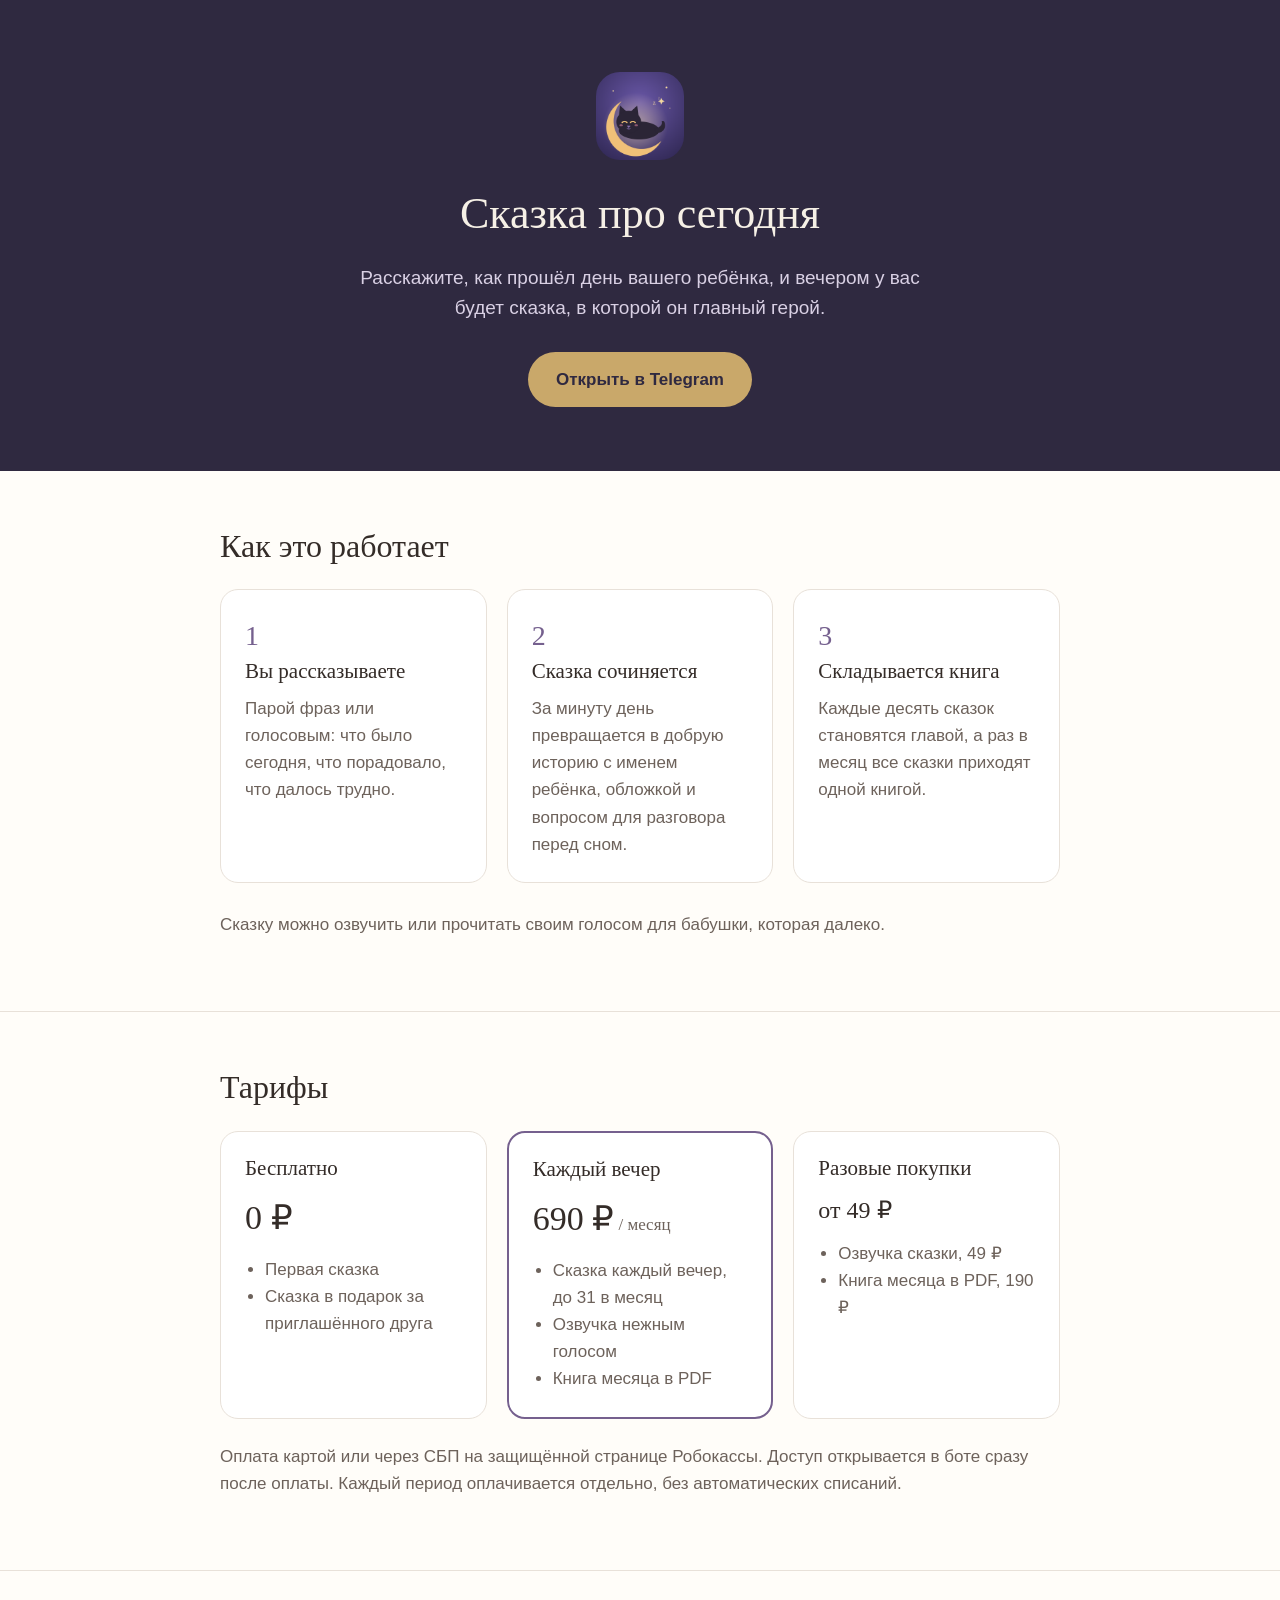
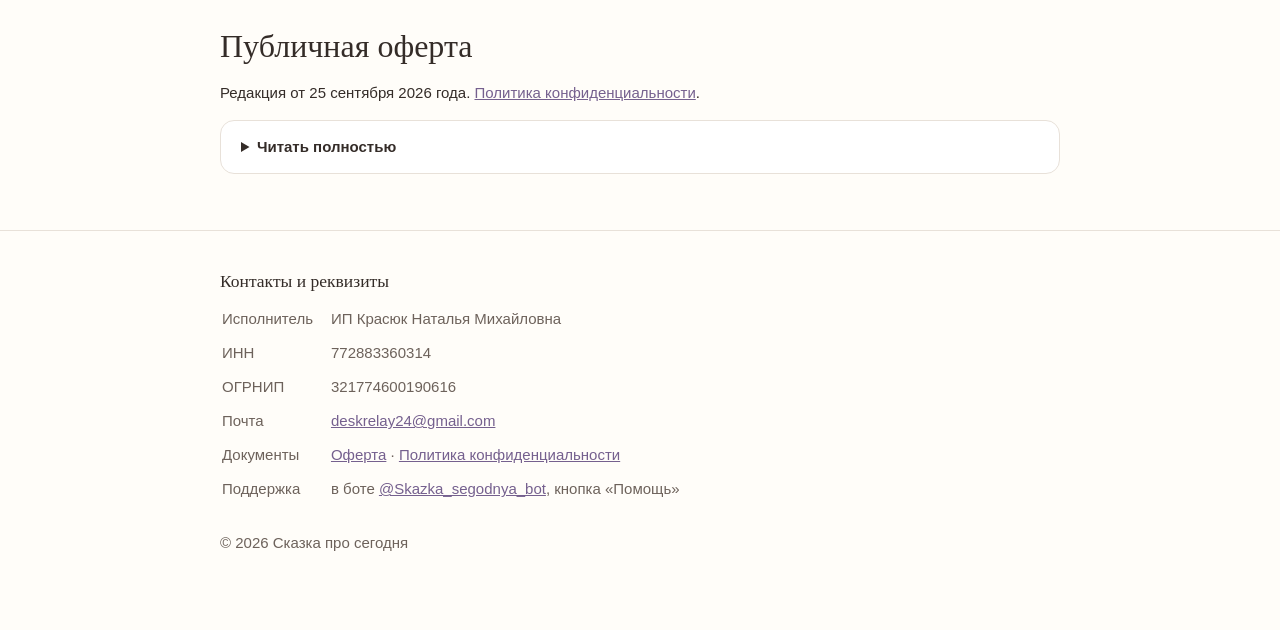
==== index.html @ f7eece6f "Разовые покупки, бесплатна только первая сказка" ====
<!doctype html>
<html lang="ru">
<head>
<meta charset="utf-8">
<meta name="viewport" content="width=device-width, initial-scale=1">
<title>Сказка про сегодня</title>
<meta name="description" content="Вечерняя сказка о вашем ребёнке из рассказа о его дне. Telegram-бот, озвучка и книга месяца.">
<link rel="icon" href="icon.png"><meta property="og:image" content="https://skazkasegodnya.ru/og.png">
<style>
:root{--ink:#342c28;--muted:#6d625b;--line:#e8e1d9;--paper:#fffdf9;--night:#2f2940;--purple:#75608e;--gold:#c9a86a}
*{box-sizing:border-box}
body{margin:0;background:var(--paper);color:var(--ink);font:17px/1.6 -apple-system,BlinkMacSystemFont,'Segoe UI',sans-serif}
h1,h2,h3{font-family:Georgia,'Times New Roman',serif;font-weight:normal;line-height:1.2;margin:0 0 .5em}
a{color:var(--purple)}
.wrap{max-width:880px;margin:0 auto;padding:0 20px}
header{background:var(--night);color:#f6f0e6;padding:72px 0 64px;text-align:center}
header img{width:88px;height:88px;border-radius:24px}
header h1{font-size:44px;margin-top:20px}
header p{max-width:560px;margin:0 auto 28px;color:#d9d0e4;font-size:19px}
.btn{display:inline-block;background:var(--gold);color:var(--night);text-decoration:none;padding:14px 28px;border-radius:40px;font-weight:600}
section{padding:56px 0;border-bottom:1px solid var(--line)}
h2{font-size:32px}
.steps{display:grid;grid-template-columns:repeat(3,1fr);gap:20px;margin-top:24px}
.card{background:white;border:1px solid var(--line);border-radius:18px;padding:24px}
.card h3{font-size:21px}
.card p{margin:0;color:var(--muted)}
.num{font-family:Georgia,serif;color:var(--purple);font-size:28px}
.plans{display:grid;grid-template-columns:repeat(3,1fr);gap:20px;margin-top:24px}
.price{font-family:Georgia,serif;font-size:34px;margin:6px 0 10px}
.plans .card.main{border:2px solid var(--purple)}
ul{padding-left:20px;margin:0;color:var(--muted)}
details{border:1px solid var(--line);border-radius:14px;background:white;padding:14px 20px;margin-top:12px}
summary{cursor:pointer;font-weight:600}
.offer{font-size:15px;color:var(--ink)}
.offer h3{font-size:19px;margin-top:22px}
footer{padding:40px 0 60px;color:var(--muted);font-size:15px}
.req td{padding:4px 16px 4px 0;vertical-align:top}
@media (max-width:720px){header h1{font-size:34px}.steps,.plans{grid-template-columns:1fr}section{padding:40px 0}}
</style>
</head>
<body>
<header>
  <div class="wrap">
    <img src="icon.png" alt="">
    <h1>Сказка про сегодня</h1>
    <p>Расскажите, как прошёл день вашего ребёнка, и вечером у вас будет сказка, в которой он главный герой.</p>
    <a class="btn" href="https://t.me/Skazka_segodnya_bot">Открыть в Telegram</a>
  </div>
</header>

<section>
  <div class="wrap">
    <h2>Как это работает</h2>
    <div class="steps">
      <div class="card"><div class="num">1</div><h3>Вы рассказываете</h3><p>Парой фраз или голосовым: что было сегодня, что порадовало, что далось трудно.</p></div>
      <div class="card"><div class="num">2</div><h3>Сказка сочиняется</h3><p>За минуту день превращается в добрую историю с именем ребёнка, обложкой и вопросом для разговора перед сном.</p></div>
      <div class="card"><div class="num">3</div><h3>Складывается книга</h3><p>Каждые десять сказок становятся главой, а раз в месяц все сказки приходят одной книгой.</p></div>
    </div>
    <p style="margin-top:28px;color:var(--muted)">Сказку можно озвучить или прочитать своим голосом для бабушки, которая далеко.</p>
  </div>
</section>

<section id="prices">
  <div class="wrap">
    <h2>Тарифы</h2>
    <div class="plans">
      <div class="card"><h3>Бесплатно</h3><div class="price">0 ₽</div><ul><li>Первая сказка</li><li>Сказка в подарок за приглашённого друга</li></ul></div>
      <div class="card main"><h3>Каждый вечер</h3><div class="price">690 ₽<span style="font-size:17px;color:var(--muted)"> / месяц</span></div><ul><li>Сказка каждый вечер, до 31 в месяц</li><li>Озвучка нежным голосом</li><li>Книга месяца в PDF</li></ul></div>
      <div class="card"><h3>Разовые покупки</h3><div class="price" style="font-size:24px">от 49 ₽</div><ul><li>Озвучка сказки, 49 ₽</li><li>Книга месяца в PDF, 190 ₽</li></ul></div>
    </div>
    <p style="margin-top:24px;color:var(--muted)">Оплата картой или через СБП на защищённой странице Робокассы. Доступ открывается в боте сразу после оплаты. Каждый период оплачивается отдельно, без автоматических списаний.</p>
  </div>
</section>

<section id="offer">
  <div class="wrap offer">
    <h2>Публичная оферта</h2>
    <p>Редакция от 25 сентября 2026 года. <a href="privacy.html">Политика конфиденциальности</a>.</p>
    <details>
      <summary>Читать полностью</summary>
      <h3>1. Общие положения</h3>
      <p>1.1. Индивидуальный предприниматель Красюк Наталья Михайловна (далее Исполнитель) предлагает любому дееспособному лицу (далее Пользователь) заключить договор на оказание услуг на условиях настоящей оферты.</p>
      <p>1.2. Акцептом оферты является оплата выбранного тарифа. С момента оплаты договор считается заключённым.</p>
      <h3>2. Предмет договора</h3>
      <p>2.1. Исполнитель предоставляет Пользователю доступ к сервису «Сказка про сегодня» в Telegram-боте @Skazka_segodnya_bot: создание персональных текстовых сказок по рассказу Пользователя, обложки, озвучка синтезированным голосом, библиотека сказок и книга месяца в электронном виде.</p>
      <p>2.2. Сказки создаются с помощью программ генерации текста и изображений. Исполнитель проверяет их автоматическими фильтрами, но каждая сказка уникальна и может отличаться от ожиданий Пользователя.</p>
      <h3>3. Стоимость и порядок оплаты</h3>
      <p>3.1. Стоимость подписки «Каждый вечер» 690 рублей за 31 день. По подписке доступно до 31 сказки в календарный месяц. Без оплаты доступна первая сказка, а также сказки, полученные в подарок за приглашённых друзей. Разовые покупки: «Озвучка сказки» 49 рублей за озвучку одной сказки (для подписчиков входит в подписку); «Книга месяца» 190 рублей за PDF-книгу сказок одного календарного месяца (для подписчиков входит в подписку). Актуальная цена указывается в боте перед оплатой.</p>
      <p>3.2. Оплата производится через платёжный сервис Робокасса банковской картой или через СБП. Кассовый чек направляется в электронном виде.</p>
      <p>3.3. Период доступа начинается с момента подтверждения оплаты. Автоматическое продление не производится.</p>
      <h3>4. Права и обязанности</h3>
      <p>4.1. Исполнитель обязуется предоставить доступ к сервису в течение оплаченного периода и поддерживать его работоспособность, за исключением времени технических работ.</p>
      <p>4.2. Пользователь обязуется не передавать в рассказах чужие персональные данные без согласия их владельцев и не использовать сервис для создания материалов, нарушающих закон.</p>
      <h3>5. Возврат денежных средств</h3>
      <p>5.1. Если после оплаты Пользователь не создал ни одной сказки, деньги возвращаются полностью по его запросу в течение 14 дней с момента оплаты.</p>
      <p>5.2. Если сервис был недоступен по вине Исполнителя более 3 дней подряд, Исполнитель продлевает доступ на соответствующий срок или возвращает часть оплаты пропорционально по выбору Пользователя.</p>
      <p>5.3. Запрос на возврат направляется на контакты, указанные ниже. Возврат производится на тот же способ оплаты в течение 10 рабочих дней.</p>
      <h3>6. Персональные данные</h3>
      <p>6.1. Исполнитель хранит имя ребёнка, рассказы и сказки только для работы сервиса и не передаёт их третьим лицам, кроме программ генерации, которые обрабатывают текст для создания сказки.</p>
      <p>6.2. Пользователь может удалить все свои данные командой /forget в боте. Подробнее: <a href="privacy.html">Политика конфиденциальности</a>.</p>
      <h3>7. Прочее</h3>
      <p>7.1. Исполнитель вправе изменять оферту. Новая редакция действует для оплат, совершённых после её публикации.</p>
      <p>7.2. Споры решаются путём переговоров, а при недостижении согласия в соответствии с законодательством Российской Федерации.</p>
    </details>
  </div>
</section>

<footer>
  <div class="wrap">
    <h3 style="color:var(--ink)">Контакты и реквизиты</h3>
    <table class="req">
      <tr><td>Исполнитель</td><td>ИП Красюк Наталья Михайловна</td></tr>
      <tr><td>ИНН</td><td>772883360314</td></tr>
      <tr><td>ОГРНИП</td><td>321774600190616</td></tr>
      <tr><td>Почта</td><td><a href="mailto:deskrelay24@gmail.com">deskrelay24@gmail.com</a></td></tr>
      <tr><td>Документы</td><td><a href="#offer">Оферта</a> · <a href="privacy.html">Политика конфиденциальности</a></td></tr>
      <tr><td>Поддержка</td><td>в боте <a href="https://t.me/Skazka_segodnya_bot">@Skazka_segodnya_bot</a>, кнопка «Помощь»</td></tr>
    </table>
    <p style="margin-top:24px">© 2026 Сказка про сегодня</p>
  </div>
</footer>
</body>
</html>
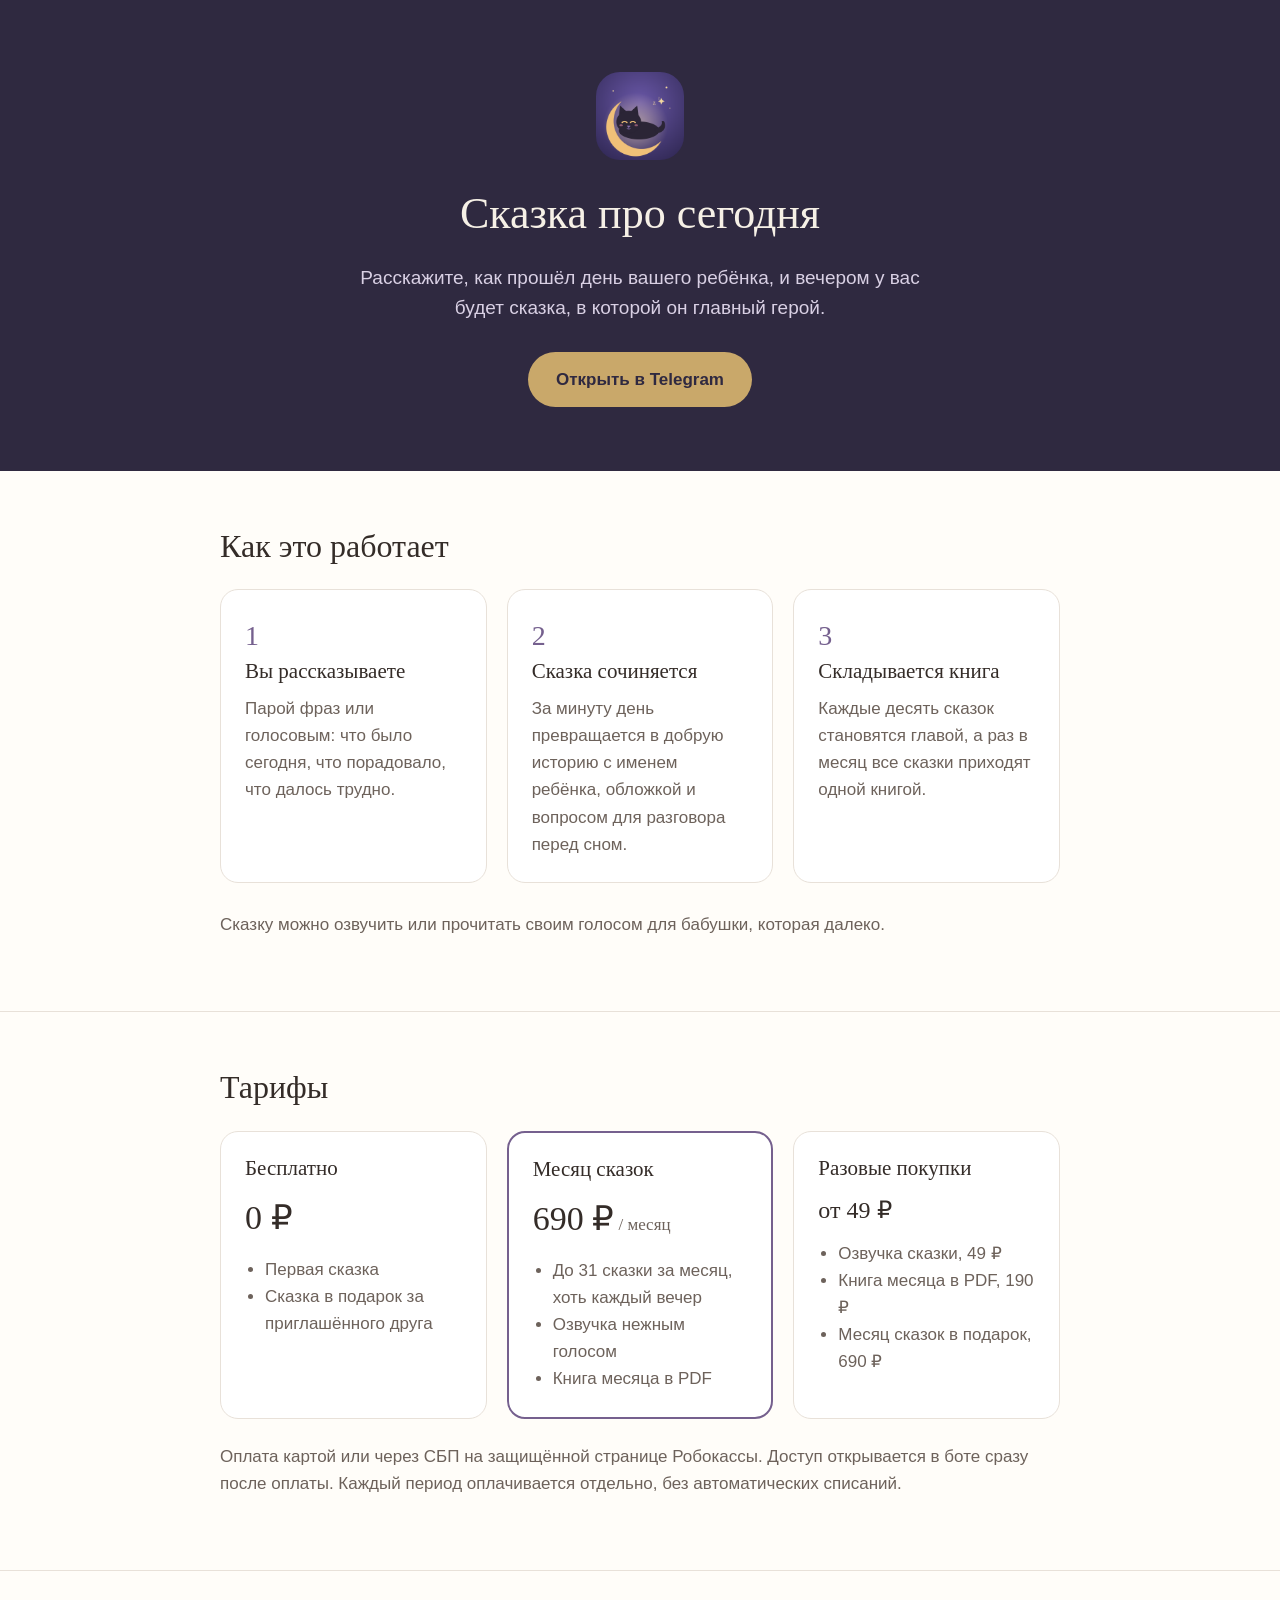
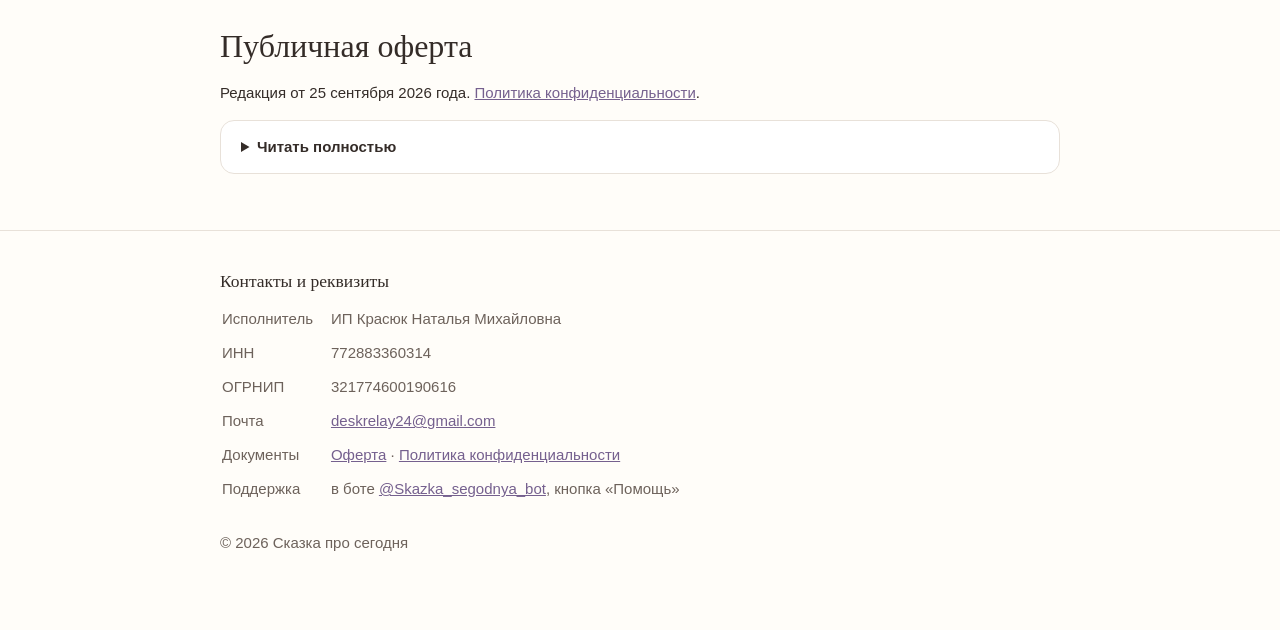
==== commit a2f2bc24: "Месяц сказок и подарок" ====
--- a/index.html
+++ b/index.html
@@ -65,8 +65,8 @@
     <h2>Тарифы</h2>
     <div class="plans">
       <div class="card"><h3>Бесплатно</h3><div class="price">0 ₽</div><ul><li>Первая сказка</li><li>Сказка в подарок за приглашённого друга</li></ul></div>
-      <div class="card main"><h3>Каждый вечер</h3><div class="price">690 ₽<span style="font-size:17px;color:var(--muted)"> / месяц</span></div><ul><li>Сказка каждый вечер, до 31 в месяц</li><li>Озвучка нежным голосом</li><li>Книга месяца в PDF</li></ul></div>
-      <div class="card"><h3>Разовые покупки</h3><div class="price" style="font-size:24px">от 49 ₽</div><ul><li>Озвучка сказки, 49 ₽</li><li>Книга месяца в PDF, 190 ₽</li></ul></div>
+      <div class="card main"><h3>Месяц сказок</h3><div class="price">690 ₽<span style="font-size:17px;color:var(--muted)"> / месяц</span></div><ul><li>До 31 сказки за месяц, хоть каждый вечер</li><li>Озвучка нежным голосом</li><li>Книга месяца в PDF</li></ul></div>
+      <div class="card"><h3>Разовые покупки</h3><div class="price" style="font-size:24px">от 49 ₽</div><ul><li>Озвучка сказки, 49 ₽</li><li>Книга месяца в PDF, 190 ₽</li><li>Месяц сказок в подарок, 690 ₽</li></ul></div>
     </div>
     <p style="margin-top:24px;color:var(--muted)">Оплата картой или через СБП на защищённой странице Робокассы. Доступ открывается в боте сразу после оплаты. Каждый период оплачивается отдельно, без автоматических списаний.</p>
   </div>
@@ -85,7 +85,7 @@
       <p>2.1. Исполнитель предоставляет Пользователю доступ к сервису «Сказка про сегодня» в Telegram-боте @Skazka_segodnya_bot: создание персональных текстовых сказок по рассказу Пользователя, обложки, озвучка синтезированным голосом, библиотека сказок и книга месяца в электронном виде.</p>
       <p>2.2. Сказки создаются с помощью программ генерации текста и изображений. Исполнитель проверяет их автоматическими фильтрами, но каждая сказка уникальна и может отличаться от ожиданий Пользователя.</p>
       <h3>3. Стоимость и порядок оплаты</h3>
-      <p>3.1. Стоимость подписки «Каждый вечер» 690 рублей за 31 день. По подписке доступно до 31 сказки в календарный месяц. Без оплаты доступна первая сказка, а также сказки, полученные в подарок за приглашённых друзей. Разовые покупки: «Озвучка сказки» 49 рублей за озвучку одной сказки (для подписчиков входит в подписку); «Книга месяца» 190 рублей за PDF-книгу сказок одного календарного месяца (для подписчиков входит в подписку). Актуальная цена указывается в боте перед оплатой.</p>
+      <p>3.1. Стоимость подписки «Месяц сказок» 690 рублей за 31 день. По подписке доступно до 31 сказки в календарный месяц. Без оплаты доступна первая сказка, а также сказки, полученные в подарок за приглашённых друзей. Разовые покупки: «Озвучка сказки» 49 рублей за озвучку одной сказки (для подписчиков входит в подписку); «Книга месяца» 190 рублей за PDF-книгу сказок одного календарного месяца (для подписчиков входит в подписку); «Месяц сказок в подарок» 690 рублей: покупатель получает ссылку, по которой получатель однократно активирует подписку «Месяц сказок» на 31 день. Актуальная цена указывается в боте перед оплатой.</p>
       <p>3.2. Оплата производится через платёжный сервис Робокасса банковской картой или через СБП. Кассовый чек направляется в электронном виде.</p>
       <p>3.3. Период доступа начинается с момента подтверждения оплаты. Автоматическое продление не производится.</p>
       <h3>4. Права и обязанности</h3>
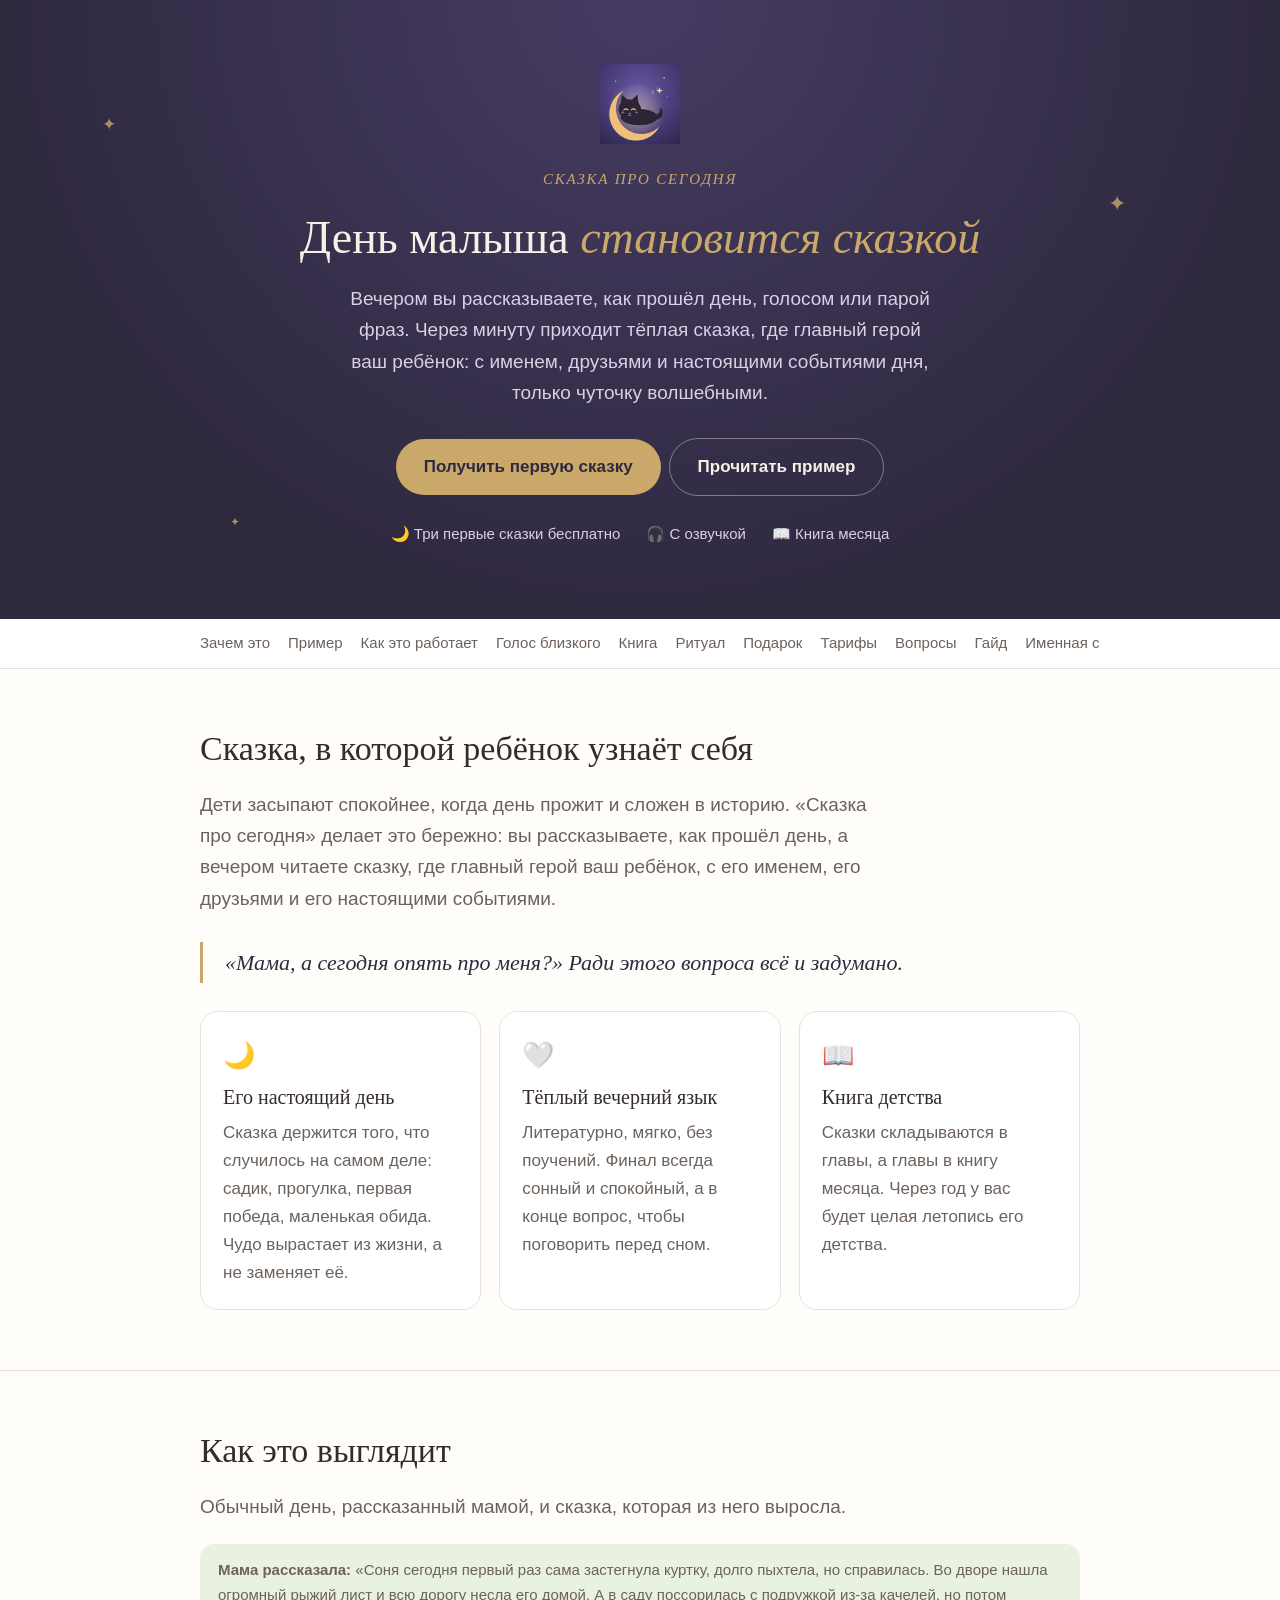
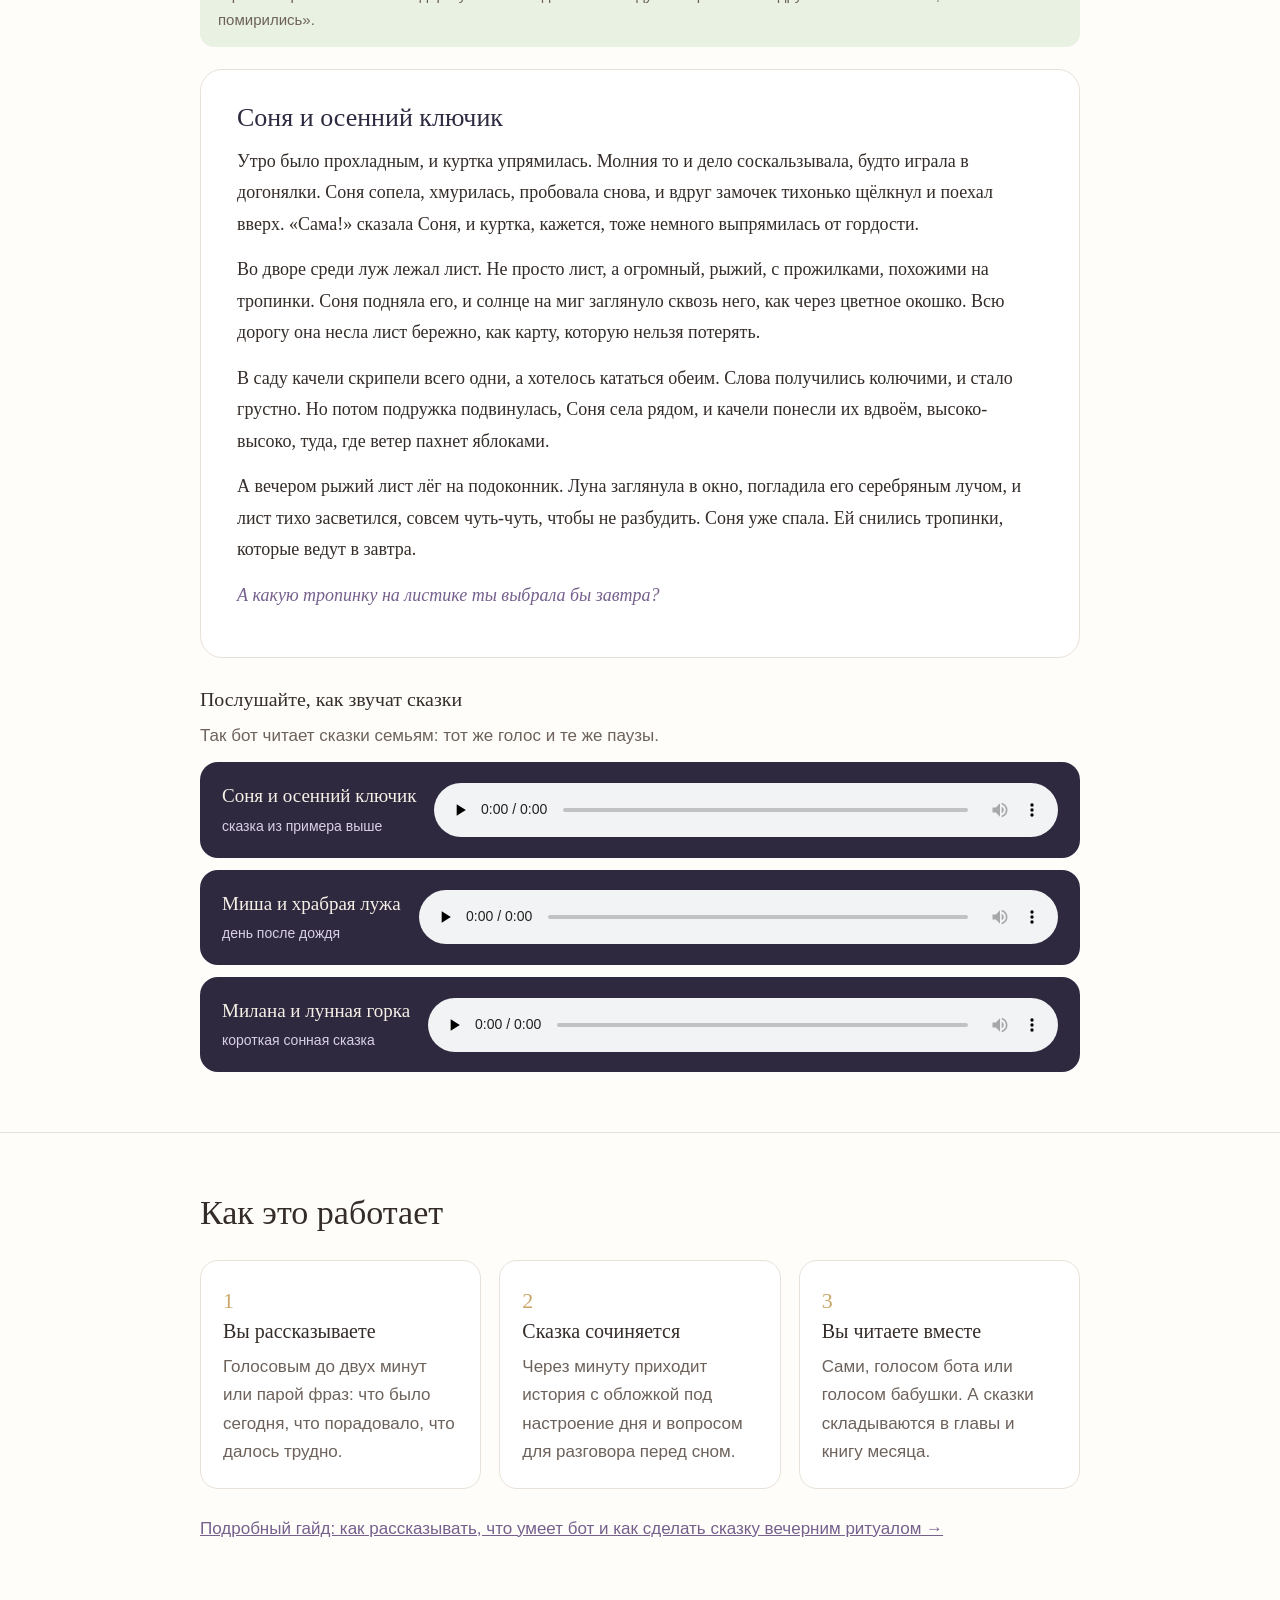
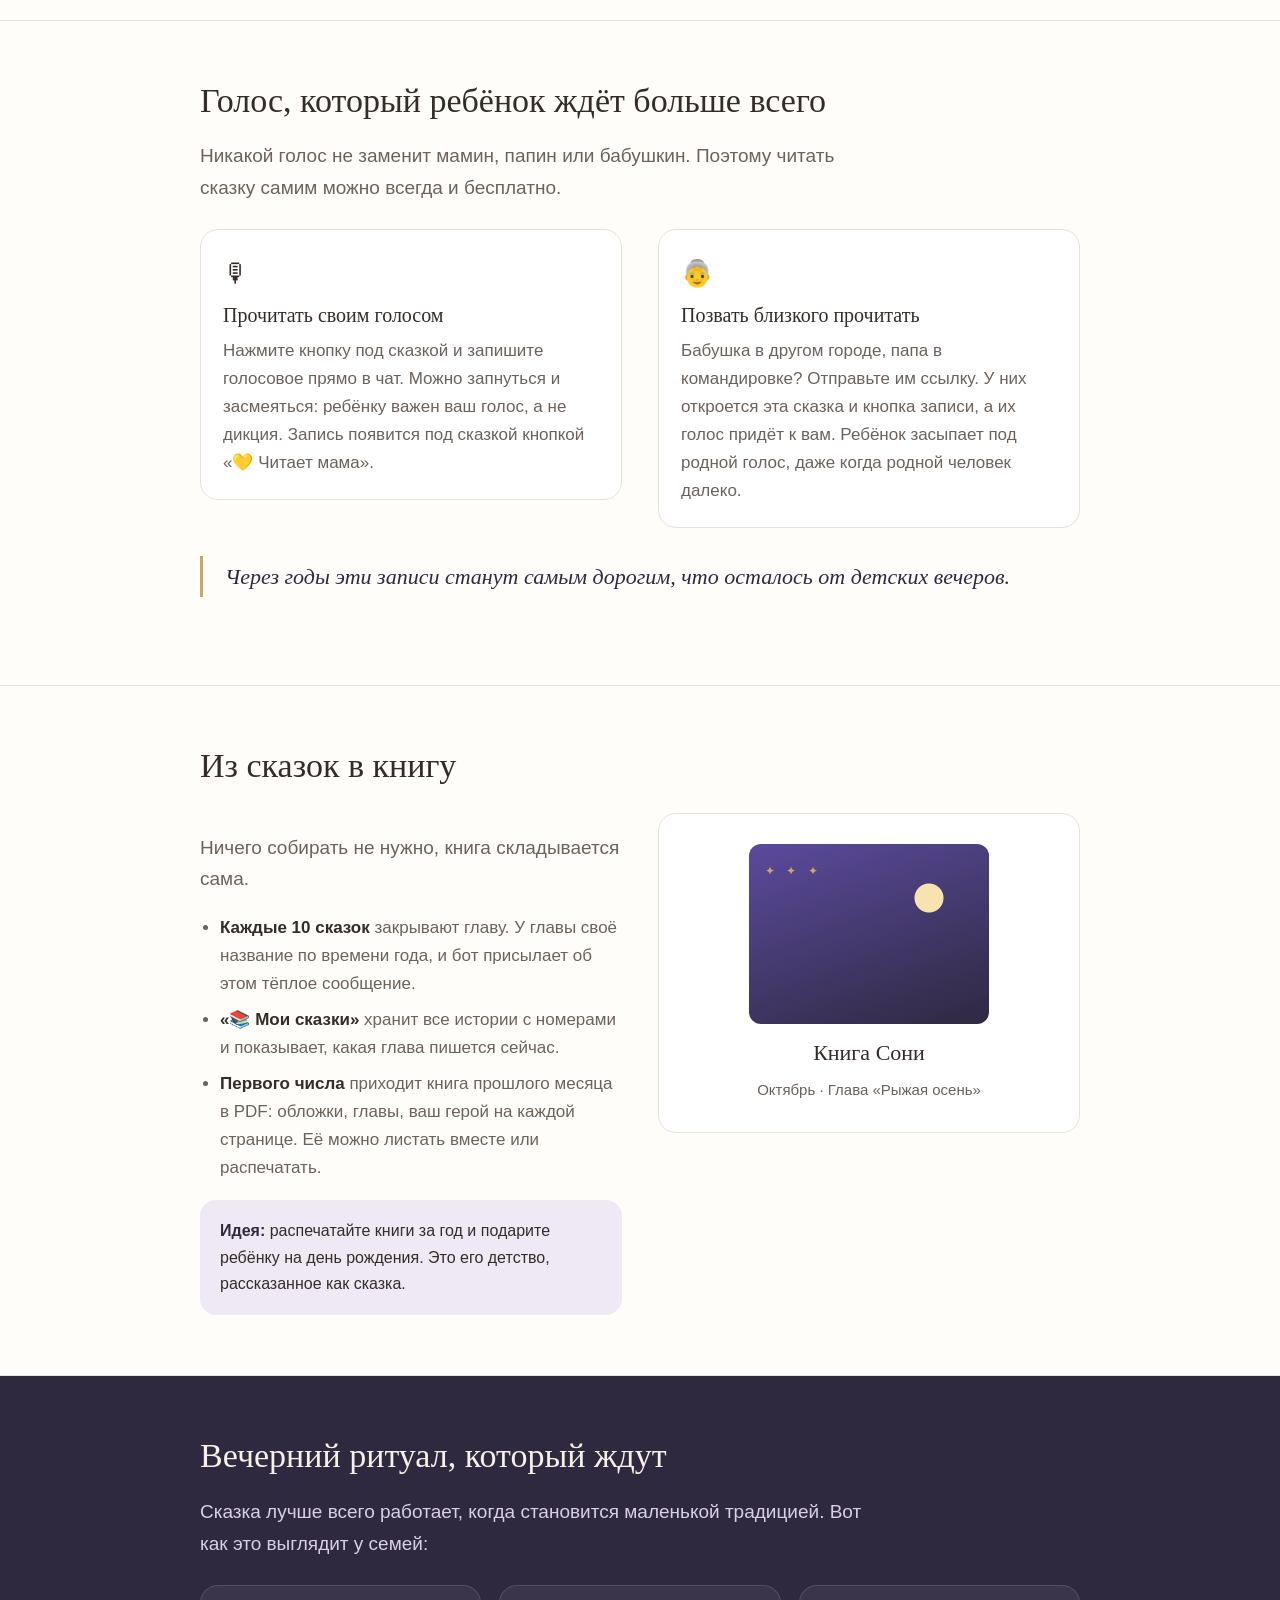
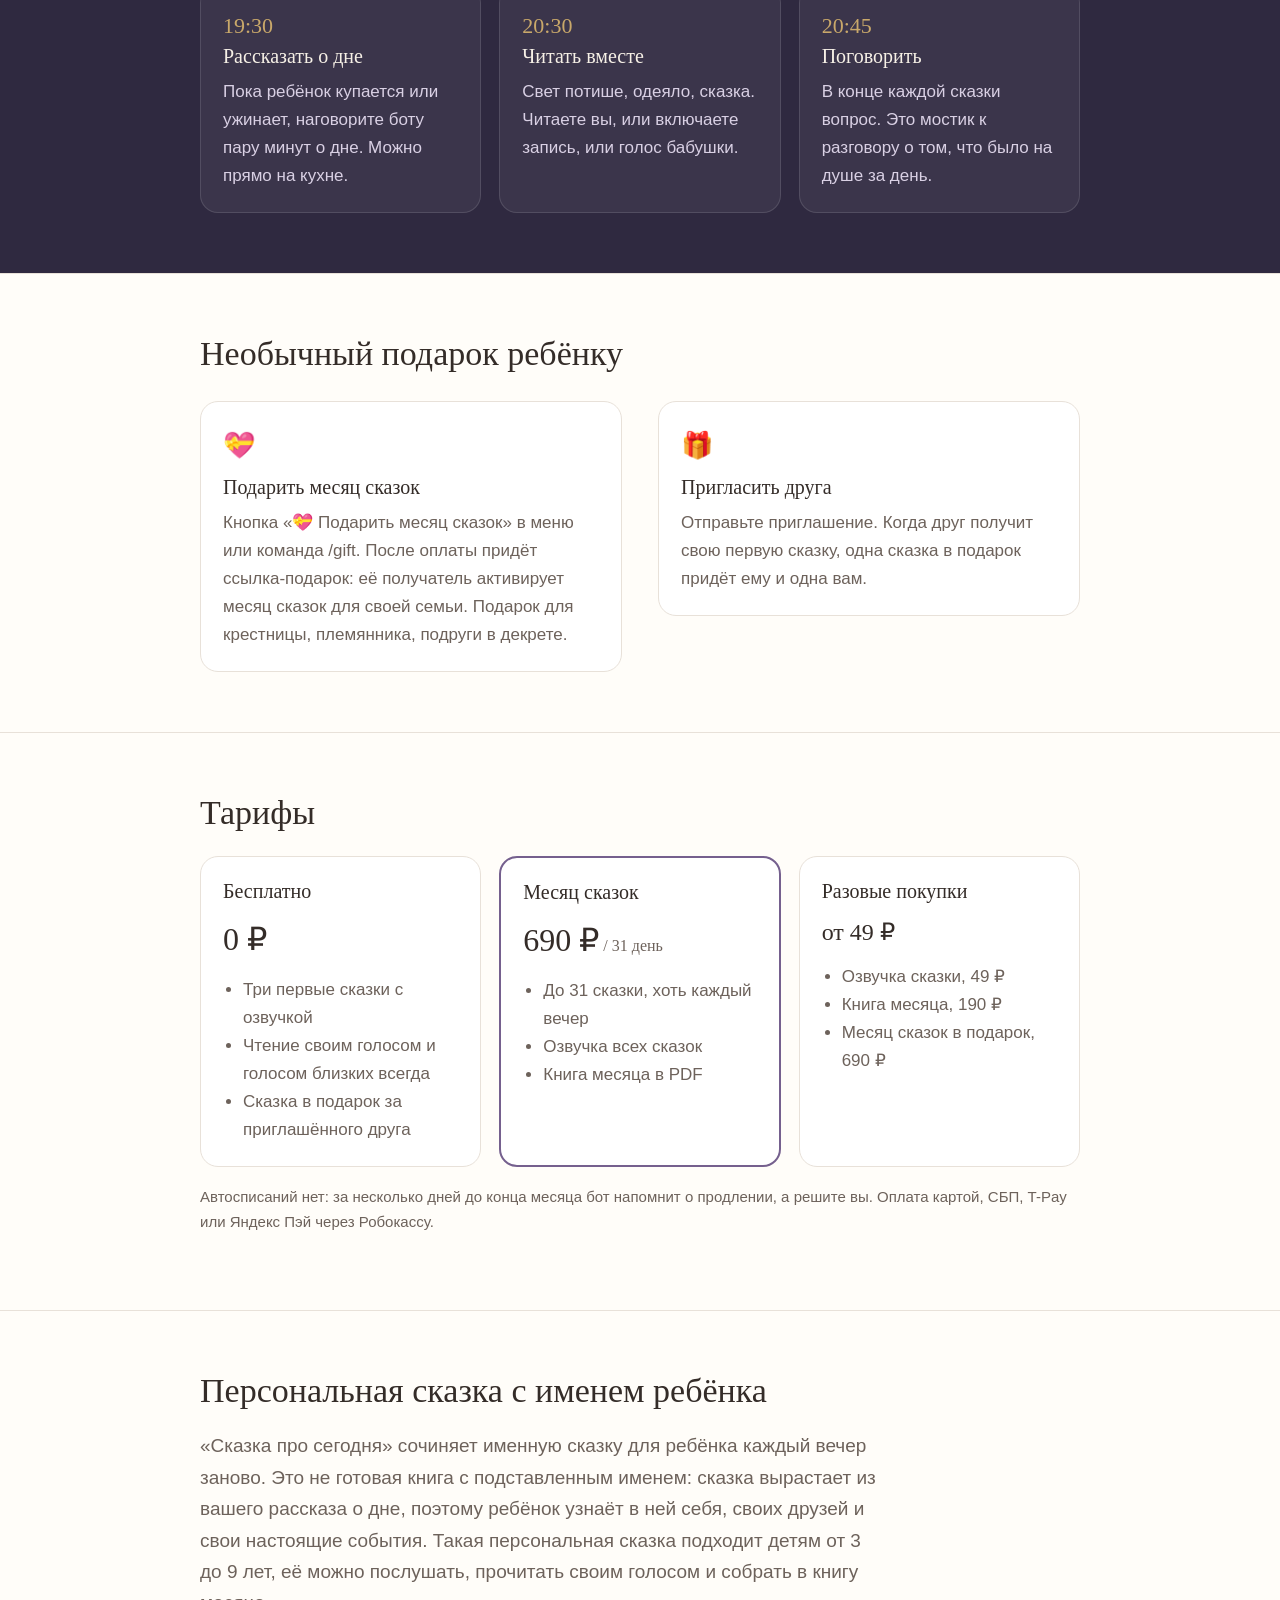
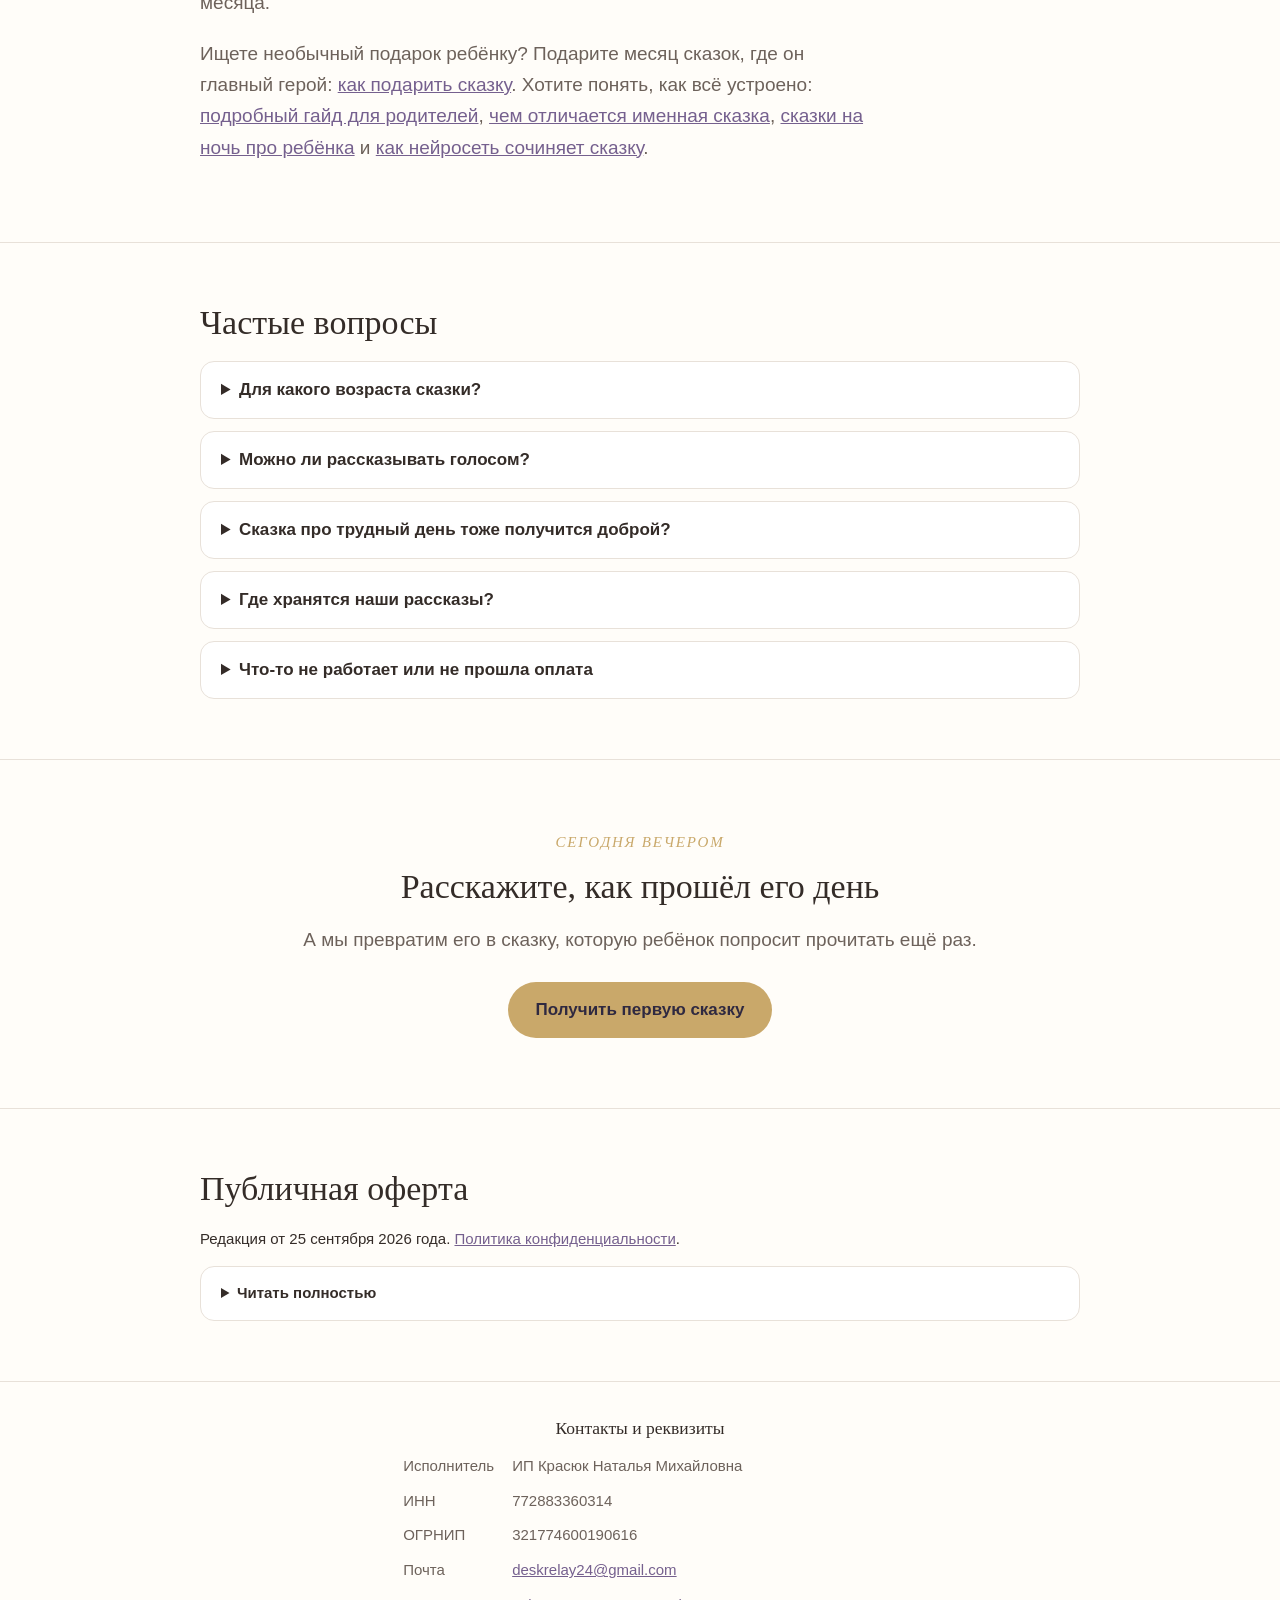
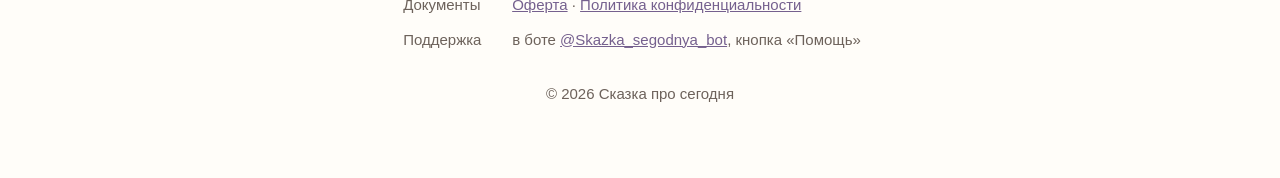
==== commit aab90d4b: "Сайт: новая главная, гайд и PDF, SEO-страницы, sitemap" ====
--- a/index.html
+++ b/index.html
@@ -3,75 +3,247 @@
 <head>
 <meta charset="utf-8">
 <meta name="viewport" content="width=device-width, initial-scale=1">
-<title>Сказка про сегодня</title>
-<meta name="description" content="Вечерняя сказка о вашем ребёнке из рассказа о его дне. Telegram-бот, озвучка и книга месяца.">
-<link rel="icon" href="icon.png"><meta property="og:image" content="https://skazkasegodnya.ru/og.png">
+<title>Сказка про сегодня: вечерняя сказка, где главный герой ваш ребёнок</title>
+<meta name="description" content="Расскажите, как прошёл день ребёнка, и получите тёплую вечернюю сказку, где он главный герой. Озвучка, чтение голосом близких и книга месяца. Три первые сказки бесплатно.">
+<link rel="canonical" href="https://skazkasegodnya.ru/">
+<meta property="og:type" content="website"><meta property="og:locale" content="ru_RU"><meta property="og:url" content="https://skazkasegodnya.ru/">
+<meta name="keywords" content="именная сказка, персональная сказка для ребенка, сказка с именем ребенка, сказка где главный герой ребенок, сказка в подарок ребенку, необычный подарок ребенку, сказки на ночь про ребенка, сказка нейросеть">
+<link rel="icon" type="image/png" sizes="32x32" href="favicon-32.png"><link rel="apple-touch-icon" href="apple-touch-icon.png"><meta property="og:title" content="Сказка про сегодня"><meta property="og:description" content="Вечерняя сказка, где главный герой ваш ребёнок. Три первые бесплатно."><meta property="og:image" content="https://skazkasegodnya.ru/og.png">
 <style>
-:root{--ink:#342c28;--muted:#6d625b;--line:#e8e1d9;--paper:#fffdf9;--night:#2f2940;--purple:#75608e;--gold:#c9a86a}
+:root{--ink:#342c28;--muted:#6d625b;--line:#e8e1d9;--paper:#fffdf9;--night:#2f2940;--night2:#463c63;--purple:#75608e;--gold:#c9a86a;--cream:#f6f0e6;--lilac:#efe9f6;--mint:#e8f1e2}
 *{box-sizing:border-box}
-body{margin:0;background:var(--paper);color:var(--ink);font:17px/1.6 -apple-system,BlinkMacSystemFont,'Segoe UI',sans-serif}
-h1,h2,h3{font-family:Georgia,'Times New Roman',serif;font-weight:normal;line-height:1.2;margin:0 0 .5em}
+html{scroll-behavior:smooth}
+body{margin:0;background:var(--paper);color:var(--ink);font:17px/1.65 -apple-system,BlinkMacSystemFont,'Segoe UI',sans-serif}
+h1,h2,h3,.serif{font-family:Georgia,'Times New Roman',serif;font-weight:normal;line-height:1.2;margin:0 0 .5em}
 a{color:var(--purple)}
-.wrap{max-width:880px;margin:0 auto;padding:0 20px}
-header{background:var(--night);color:#f6f0e6;padding:72px 0 64px;text-align:center}
-header img{width:88px;height:88px;border-radius:24px}
-header h1{font-size:44px;margin-top:20px}
-header p{max-width:560px;margin:0 auto 28px;color:#d9d0e4;font-size:19px}
+.wrap{max-width:920px;margin:0 auto;padding:0 20px}
+header{background:radial-gradient(ellipse at 50% 0%,var(--night2) 0%,var(--night) 70%);color:var(--cream);padding:64px 0 72px;text-align:center;position:relative;overflow:hidden}
+header .star{position:absolute;color:var(--gold);opacity:.8}
+.kicker{font-family:Georgia,serif;font-style:italic;letter-spacing:.12em;text-transform:uppercase;color:var(--gold);font-size:15px}
+header h1{font-size:46px;margin:18px auto 18px;max-width:700px}
+header h1 i{color:var(--gold)}
+header p{max-width:600px;margin:0 auto 30px;color:#d9d0e4;font-size:19px}
 .btn{display:inline-block;background:var(--gold);color:var(--night);text-decoration:none;padding:14px 28px;border-radius:40px;font-weight:600}
-section{padding:56px 0;border-bottom:1px solid var(--line)}
-h2{font-size:32px}
-.steps{display:grid;grid-template-columns:repeat(3,1fr);gap:20px;margin-top:24px}
-.card{background:white;border:1px solid var(--line);border-radius:18px;padding:24px}
-.card h3{font-size:21px}
+.btn.ghost{background:transparent;color:var(--cream);border:1px solid rgba(246,240,230,.4);margin-left:8px}
+nav.toc{background:white;border-bottom:1px solid var(--line);position:sticky;top:0;z-index:5}
+nav.toc .wrap{display:flex;gap:18px;overflow-x:auto;padding-top:12px;padding-bottom:12px;font-size:15px;white-space:nowrap}
+nav.toc a{text-decoration:none;color:var(--muted)}
+nav.toc a:hover{color:var(--purple)}
+section{padding:60px 0;border-bottom:1px solid var(--line)}
+h2{font-size:34px}
+h2 .n{color:var(--gold);font-style:italic;margin-right:10px}
+.lead{font-size:19px;color:var(--muted);max-width:680px}
+.quote{font-family:Georgia,serif;font-style:italic;font-size:22px;line-height:1.5;color:var(--night);border-left:3px solid var(--gold);padding:4px 0 4px 22px;margin:28px 0}
+.grid{display:grid;grid-template-columns:1fr 1fr;gap:36px;align-items:start;margin-top:26px}
+.grid3{display:grid;grid-template-columns:repeat(3,1fr);gap:18px;margin-top:26px}
+.card{background:white;border:1px solid var(--line);border-radius:18px;padding:22px}
+.card h3{font-size:20px}
 .card p{margin:0;color:var(--muted)}
-.num{font-family:Georgia,serif;color:var(--purple);font-size:28px}
-.plans{display:grid;grid-template-columns:repeat(3,1fr);gap:20px;margin-top:24px}
-.price{font-family:Georgia,serif;font-size:34px;margin:6px 0 10px}
-.plans .card.main{border:2px solid var(--purple)}
+.icon{font-size:26px;display:block;margin-bottom:8px}
+.tip{background:var(--lilac);border-radius:16px;padding:18px 20px;margin-top:18px;font-size:16px}
+.tip b{color:var(--night)}
+ol.steps{padding-left:22px;margin:10px 0 0}
+ol.steps li{margin-bottom:10px}
+/* телефон */
+.phone{background:var(--cream);border-radius:34px;padding:16px;border:8px solid var(--night);box-shadow:0 18px 50px rgba(47,41,64,.18);max-width:360px;margin:0 auto}
+.ph-head{display:flex;align-items:center;gap:10px;padding:2px 4px 12px;border-bottom:1px solid var(--line)}
+.ph-head img{width:38px;height:38px;border-radius:50%}
+.ph-head b{font-family:Georgia,serif;font-weight:normal;font-size:16px;display:block;line-height:1.2}
+.ph-head span{font-size:12px;color:var(--muted)}
+.msg{margin-top:12px;padding:11px 14px;border-radius:16px;font-size:14.5px;line-height:1.45}
+.bot{background:white;margin-right:28px;border-top-left-radius:6px}
+.me{background:var(--mint);margin-left:40px;border-top-right-radius:6px}
+.bot b{font-family:Georgia,serif;font-weight:normal;font-size:16px;color:var(--night);display:block;margin-bottom:4px}
+.bot i{color:var(--muted)}
+.btns{display:grid;gap:6px;margin-top:8px}
+.btns span{background:rgba(117,96,142,.12);color:var(--night);border-radius:10px;padding:8px 10px;font-size:13.5px;text-align:center}
+.btns.two{grid-template-columns:1fr 1fr}
+.voice{display:flex;align-items:center;gap:8px;font-size:12px;color:var(--muted)}
+.voice i{width:28px;height:28px;border-radius:50%;background:var(--purple);flex:none;position:relative}
+.voice i:after{content:"";position:absolute;left:11px;top:8px;border-left:9px solid #fff;border-top:6px solid transparent;border-bottom:6px solid transparent}
+.voice em{flex:1;height:14px;background:repeating-linear-gradient(90deg,#c9bedc 0 2px,transparent 2px 5px)}
+.cover{height:120px;border-radius:12px;background:radial-gradient(circle at 75% 30%,#f6e3b0 0 14px,transparent 15px),linear-gradient(160deg,#5b4a9e,#2f2940);margin-bottom:8px;position:relative}
+.cover:after{content:"✦  ✦     ✦";position:absolute;left:16px;top:18px;color:var(--gold);font-size:12px;letter-spacing:4px}
+/* пример сказки */
+.story{background:white;border:1px solid var(--line);border-radius:22px;padding:32px 36px;margin-top:22px}
+.story h3{font-size:26px;color:var(--night)}
+.story p{font-family:Georgia,serif;font-size:18px;line-height:1.75;margin:0 0 14px}
+.story .ask{font-style:italic;color:var(--purple)}
+.from{font-size:15px;color:var(--muted);background:var(--mint);border-radius:14px;padding:14px 18px;margin-top:22px}
+/* ритуал */
+.night{background:var(--night);color:var(--cream)}
+.night h2,.night h3{color:var(--cream)}
+.night .lead{color:#d9d0e4}
+.night .card{background:rgba(255,255,255,.06);border-color:rgba(255,255,255,.12)}
+.night .card p{color:#d9d0e4}
+.time{font-family:Georgia,serif;color:var(--gold);font-size:22px}
+.plans{display:grid;grid-template-columns:repeat(3,1fr);gap:18px;margin-top:22px}
+.price{font-family:Georgia,serif;font-size:32px;margin:4px 0 10px}
+.plans .main{border:2px solid var(--purple)}
 ul{padding-left:20px;margin:0;color:var(--muted)}
 details{border:1px solid var(--line);border-radius:14px;background:white;padding:14px 20px;margin-top:12px}
 summary{cursor:pointer;font-weight:600}
+details p{margin:10px 0 0;color:var(--muted)}
+.final{text-align:center;padding:70px 0}
+footer{padding:36px 0 56px;color:var(--muted);font-size:15px;text-align:center}
+.listen{display:flex;align-items:center;gap:18px;flex-wrap:wrap;background:var(--night);color:var(--cream);border-radius:18px;padding:18px 22px;margin-top:22px}
+.listen b{font-family:Georgia,serif;font-weight:normal;font-size:19px;display:block}
+.listen span{font-size:14px;color:#d9d0e4}
+.listen audio{flex:1;min-width:240px}
+.ideas{columns:2;column-gap:28px;margin-top:16px;padding-left:20px;color:var(--muted)}
+.ideas li{margin-bottom:8px;break-inside:avoid}
 .offer{font-size:15px;color:var(--ink)}
-.offer h3{font-size:19px;margin-top:22px}
-footer{padding:40px 0 60px;color:var(--muted);font-size:15px}
 .req td{padding:4px 16px 4px 0;vertical-align:top}
-@media (max-width:720px){header h1{font-size:34px}.steps,.plans{grid-template-columns:1fr}section{padding:40px 0}}
+.trust{display:flex;gap:26px;justify-content:center;flex-wrap:wrap;margin-top:26px;color:#d9d0e4;font-size:15px}
+@media (max-width:760px){.ideas{columns:1}}
+footer .req{margin:0 auto;text-align:left}footer h3{text-align:center}footer{text-align:center}.listen{margin-top:12px}
+@media (max-width:760px){header h1{font-size:34px}.grid,.grid3,.plans{grid-template-columns:1fr}section{padding:44px 0}h2{font-size:28px}.story{padding:22px}.btn.ghost{margin:10px 0 0}}
+@media print{nav.toc{display:none}section{break-inside:avoid-page}header{padding:40px 0}}
 </style>
+<script type="application/ld+json">{"@context": "https://schema.org", "@type": "Organization", "name": "Сказка про сегодня", "url": "https://skazkasegodnya.ru/", "logo": "https://skazkasegodnya.ru/icon-128.png", "email": "deskrelay24@gmail.com", "sameAs": ["https://t.me/Skazka_segodnya_bot"]}</script><script type="application/ld+json">{"@context": "https://schema.org", "@type": "Product", "name": "Сказка про сегодня: персональная сказка для ребёнка", "description": "Персональная вечерняя сказка, где главный герой ваш ребёнок: с его именем, друзьями и событиями дня. Озвучка и книга месяца.", "brand": {"@type": "Brand", "name": "Сказка про сегодня"}, "image": "https://skazkasegodnya.ru/og.png", "offers": {"@type": "Offer", "price": "690", "priceCurrency": "RUB", "availability": "https://schema.org/InStock", "url": "https://skazkasegodnya.ru/#prices"}}</script><script type="application/ld+json">{"@context": "https://schema.org", "@type": "WebSite", "name": "Сказка про сегодня", "url": "https://skazkasegodnya.ru/"}</script><script type="application/ld+json">{"@context": "https://schema.org", "@type": "FAQPage", "mainEntity": [{"@type": "Question", "name": "Для какого возраста сказки?", "acceptedAnswer": {"@type": "Answer", "text": "Лучше всего для детей от 3 до 9 лет. Язык мягкий и понятный, а сюжет всегда вырастает из настоящего дня ребёнка."}}, {"@type": "Question", "name": "Можно ли рассказывать голосом?", "acceptedAnswer": {"@type": "Answer", "text": "Да, голосовое до двух минут. Бот расшифрует его и покажет текст, чтобы вы могли поправить имя или слово, если он ослышался."}}, {"@type": "Question", "name": "Сказка про трудный день тоже получится доброй?", "acceptedAnswer": {"@type": "Answer", "text": "Да. Обиды и огорчения сказка проживает бережно, без нотаций и наказаний, и всегда заканчивается спокойно."}}, {"@type": "Question", "name": "Где хранятся наши рассказы?", "acceptedAnswer": {"@type": "Answer", "text": "Только в боте, они нужны, чтобы сочинять сказки и собирать книгу. Команда /forget стирает всё: рассказы, сказки и записи голоса."}}, {"@type": "Question", "name": "Что-то не работает или не прошла оплата", "acceptedAnswer": {"@type": "Answer", "text": "В боте есть кнопка «Написать нам», мы ответим прямо в чате. Или на почту deskrelay24@gmail.com."}}]}</script>
 </head>
 <body>
 <header>
-  <div class="wrap">
-    <img src="icon.png" alt="">
-    <h1>Сказка про сегодня</h1>
-    <p>Расскажите, как прошёл день вашего ребёнка, и вечером у вас будет сказка, в которой он главный герой.</p>
-    <a class="btn" href="https://t.me/Skazka_segodnya_bot">Открыть в Telegram</a>
+  <span class="star" style="left:8%;top:18%">✦</span><span class="star" style="right:12%;top:30%;font-size:22px">✦</span><span class="star" style="left:18%;bottom:14%;font-size:12px">✦</span>
+  <div class="wrap">
+    <img src="icon-128.png" alt="Сказка про сегодня, логотип" width="80" height="80">
+    <div class="kicker" style="margin-top:14px">Сказка про сегодня</div>
+    <h1>День малыша <i>становится сказкой</i></h1>
+    <p>Вечером вы рассказываете, как прошёл день, голосом или парой фраз. Через минуту приходит тёплая сказка, где главный герой ваш ребёнок: с именем, друзьями и настоящими событиями дня, только чуточку волшебными.</p>
+    <a class="btn" href="https://t.me/Skazka_segodnya_bot?start=p_site">Получить первую сказку</a><a class="btn ghost" href="#example">Прочитать пример</a>
+    <div class="trust"><span>🌙 Три первые сказки бесплатно</span><span>🎧 С озвучкой</span><span>📖 Книга месяца</span></div>
   </div>
 </header>
+<nav class="toc"><div class="wrap">
+  <a href="#why">Зачем это</a><a href="#example">Пример</a><a href="#how">Как это работает</a><a href="#voice">Голос близкого</a><a href="#book">Книга</a><a href="#ritual">Ритуал</a><a href="#gift">Подарок</a><a href="#prices">Тарифы</a><a href="#faq">Вопросы</a><a href="guide.html">Гайд</a><a href="imennaya-skazka.html">Именная сказка</a><a href="skazka-v-podarok.html">Сказка в подарок</a><a href="skazki-na-noch-pro-rebenka.html">Сказки на ночь</a><a href="skazka-neiroset.html">Сказка нейросетью</a>
+</div></nav>
 
-<section>
+<section id="why">
+  <div class="wrap">
+    <h2>Сказка, в которой ребёнок узнаёт себя</h2>
+    <p class="lead">Дети засыпают спокойнее, когда день прожит и сложен в историю. «Сказка про сегодня» делает это бережно: вы рассказываете, как прошёл день, а вечером читаете сказку, где главный герой ваш ребёнок, с его именем, его друзьями и его настоящими событиями.</p>
+    <div class="quote">«Мама, а сегодня опять про меня?» Ради этого вопроса всё и задумано.</div>
+    <div class="grid3">
+      <div class="card"><span class="icon">🌙</span><h3>Его настоящий день</h3><p>Сказка держится того, что случилось на самом деле: садик, прогулка, первая победа, маленькая обида. Чудо вырастает из жизни, а не заменяет её.</p></div>
+      <div class="card"><span class="icon">🤍</span><h3>Тёплый вечерний язык</h3><p>Литературно, мягко, без поучений. Финал всегда сонный и спокойный, а в конце вопрос, чтобы поговорить перед сном.</p></div>
+      <div class="card"><span class="icon">📖</span><h3>Книга детства</h3><p>Сказки складываются в главы, а главы в книгу месяца. Через год у вас будет целая летопись его детства.</p></div>
+    </div>
+  </div>
+</section>
+<section id="example">
+  <div class="wrap">
+    <h2>Как это выглядит</h2>
+    <p class="lead">Обычный день, рассказанный мамой, и сказка, которая из него выросла.</p>
+    <div class="from"><b>Мама рассказала:</b> «Соня сегодня первый раз сама застегнула куртку, долго пыхтела, но справилась. Во дворе нашла огромный рыжий лист и всю дорогу несла его домой. А в саду поссорилась с подружкой из-за качелей, но потом помирились».</div>
+    <div class="story">
+      <h3>Соня и осенний ключик</h3>
+      <p>Утро было прохладным, и куртка упрямилась. Молния то и дело соскальзывала, будто играла в догонялки. Соня сопела, хмурилась, пробовала снова, и вдруг замочек тихонько щёлкнул и поехал вверх. «Сама!» сказала Соня, и куртка, кажется, тоже немного выпрямилась от гордости.</p>
+      <p>Во дворе среди луж лежал лист. Не просто лист, а огромный, рыжий, с прожилками, похожими на тропинки. Соня подняла его, и солнце на миг заглянуло сквозь него, как через цветное окошко. Всю дорогу она несла лист бережно, как карту, которую нельзя потерять.</p>
+      <p>В саду качели скрипели всего одни, а хотелось кататься обеим. Слова получились колючими, и стало грустно. Но потом подружка подвинулась, Соня села рядом, и качели понесли их вдвоём, высоко-высоко, туда, где ветер пахнет яблоками.</p>
+      <p>А вечером рыжий лист лёг на подоконник. Луна заглянула в окно, погладила его серебряным лучом, и лист тихо засветился, совсем чуть-чуть, чтобы не разбудить. Соня уже спала. Ей снились тропинки, которые ведут в завтра.</p>
+      <p class="ask">А какую тропинку на листике ты выбрала бы завтра?</p>
+    </div>
+    <div class="listen-list"><h3 style="margin-top:30px">Послушайте, как звучат сказки</h3><p style="color:var(--muted);margin:0 0 10px">Так бот читает сказки семьям: тот же голос и те же паузы.</p>
+<div class="listen"><div><b>Соня и осенний ключик</b><span>сказка из примера выше</span></div><audio controls preload="none" src="skazka-sonya.mp3"></audio></div>
+<div class="listen"><div><b>Миша и храбрая лужа</b><span>день после дождя</span></div><audio controls preload="none" src="skazka-misha.mp3"></audio></div>
+<div class="listen"><div><b>Милана и лунная горка</b><span>короткая сонная сказка</span></div><audio controls preload="none" src="skazka-milana.mp3"></audio></div></div>
+  </div>
+</section>
+<section id="how">
   <div class="wrap">
     <h2>Как это работает</h2>
-    <div class="steps">
-      <div class="card"><div class="num">1</div><h3>Вы рассказываете</h3><p>Парой фраз или голосовым: что было сегодня, что порадовало, что далось трудно.</p></div>
-      <div class="card"><div class="num">2</div><h3>Сказка сочиняется</h3><p>За минуту день превращается в добрую историю с именем ребёнка, обложкой и вопросом для разговора перед сном.</p></div>
-      <div class="card"><div class="num">3</div><h3>Складывается книга</h3><p>Каждые десять сказок становятся главой, а раз в месяц все сказки приходят одной книгой.</p></div>
-    </div>
-    <p style="margin-top:28px;color:var(--muted)">Сказку можно озвучить или прочитать своим голосом для бабушки, которая далеко.</p>
-  </div>
-</section>
-
+    <div class="grid3">
+      <div class="card"><div class="time">1</div><h3>Вы рассказываете</h3><p>Голосовым до двух минут или парой фраз: что было сегодня, что порадовало, что далось трудно.</p></div>
+      <div class="card"><div class="time">2</div><h3>Сказка сочиняется</h3><p>Через минуту приходит история с обложкой под настроение дня и вопросом для разговора перед сном.</p></div>
+      <div class="card"><div class="time">3</div><h3>Вы читаете вместе</h3><p>Сами, голосом бота или голосом бабушки. А сказки складываются в главы и книгу месяца.</p></div>
+    </div>
+    <p style="margin-top:26px"><a href="guide.html">Подробный гайд: как рассказывать, что умеет бот и как сделать сказку вечерним ритуалом →</a></p>
+  </div>
+</section>
+<section id="voice">
+  <div class="wrap">
+    <h2>Голос, который ребёнок ждёт больше всего</h2>
+    <p class="lead">Никакой голос не заменит мамин, папин или бабушкин. Поэтому читать сказку самим можно всегда и бесплатно.</p>
+    <div class="grid">
+      <div class="card"><span class="icon">🎙</span><h3>Прочитать своим голосом</h3><p>Нажмите кнопку под сказкой и запишите голосовое прямо в чат. Можно запнуться и засмеяться: ребёнку важен ваш голос, а не дикция. Запись появится под сказкой кнопкой «💛 Читает мама».</p></div>
+      <div class="card"><span class="icon">👵</span><h3>Позвать близкого прочитать</h3><p>Бабушка в другом городе, папа в командировке? Отправьте им ссылку. У них откроется эта сказка и кнопка записи, а их голос придёт к вам. Ребёнок засыпает под родной голос, даже когда родной человек далеко.</p></div>
+    </div>
+    <div class="quote">Через годы эти записи станут самым дорогим, что осталось от детских вечеров.</div>
+  </div>
+</section>
+<section id="book">
+  <div class="wrap">
+    <h2>Из сказок в книгу</h2>
+    <div class="grid">
+      <div>
+        <p class="lead">Ничего собирать не нужно, книга складывается сама.</p>
+        <ul style="margin-top:12px">
+          <li style="margin-bottom:8px"><b style="color:var(--ink)">Каждые 10 сказок</b> закрывают главу. У главы своё название по времени года, и бот присылает об этом тёплое сообщение.</li>
+          <li style="margin-bottom:8px"><b style="color:var(--ink)">«📚 Мои сказки»</b> хранит все истории с номерами и показывает, какая глава пишется сейчас.</li>
+          <li style="margin-bottom:8px"><b style="color:var(--ink)">Первого числа</b> приходит книга прошлого месяца в PDF: обложки, главы, ваш герой на каждой странице. Её можно листать вместе или распечатать.</li>
+        </ul>
+        <div class="tip"><b>Идея:</b> распечатайте книги за год и подарите ребёнку на день рождения. Это его детство, рассказанное как сказка.</div>
+      </div>
+      <div class="card" style="text-align:center;padding:30px">
+        <div class="cover" style="height:180px;max-width:240px;margin:0 auto 16px"></div>
+        <div class="serif" style="font-size:22px">Книга Сони</div>
+        <div style="color:var(--muted);font-size:15px">Октябрь · Глава «Рыжая осень»</div>
+      </div>
+    </div>
+  </div>
+</section>
+<section id="ritual" class="night">
+  <div class="wrap">
+    <h2>Вечерний ритуал, который ждут</h2>
+    <p class="lead">Сказка лучше всего работает, когда становится маленькой традицией. Вот как это выглядит у семей:</p>
+    <div class="grid3">
+      <div class="card"><div class="time">19:30</div><h3>Рассказать о дне</h3><p>Пока ребёнок купается или ужинает, наговорите боту пару минут о дне. Можно прямо на кухне.</p></div>
+      <div class="card"><div class="time">20:30</div><h3>Читать вместе</h3><p>Свет потише, одеяло, сказка. Читаете вы, или включаете запись, или голос бабушки.</p></div>
+      <div class="card"><div class="time">20:45</div><h3>Поговорить</h3><p>В конце каждой сказки вопрос. Это мостик к разговору о том, что было на душе за день.</p></div>
+    </div>
+  </div>
+</section>
+<section id="gift">
+  <div class="wrap">
+    <h2>Необычный подарок ребёнку</h2>
+    <div class="grid">
+      <div class="card"><span class="icon">💝</span><h3>Подарить месяц сказок</h3><p>Кнопка «💝 Подарить месяц сказок» в меню или команда /gift. После оплаты придёт ссылка-подарок: её получатель активирует месяц сказок для своей семьи. Подарок для крестницы, племянника, подруги в декрете.</p></div>
+      <div class="card"><span class="icon">🎁</span><h3>Пригласить друга</h3><p>Отправьте приглашение. Когда друг получит свою первую сказку, одна сказка в подарок придёт ему и одна вам.</p></div>
+    </div>
+  </div>
+</section>
 <section id="prices">
   <div class="wrap">
     <h2>Тарифы</h2>
     <div class="plans">
-      <div class="card"><h3>Бесплатно</h3><div class="price">0 ₽</div><ul><li>Первая сказка</li><li>Сказка в подарок за приглашённого друга</li></ul></div>
-      <div class="card main"><h3>Месяц сказок</h3><div class="price">690 ₽<span style="font-size:17px;color:var(--muted)"> / месяц</span></div><ul><li>До 31 сказки за месяц, хоть каждый вечер</li><li>Озвучка нежным голосом</li><li>Книга месяца в PDF</li></ul></div>
-      <div class="card"><h3>Разовые покупки</h3><div class="price" style="font-size:24px">от 49 ₽</div><ul><li>Озвучка сказки, 49 ₽</li><li>Книга месяца в PDF, 190 ₽</li><li>Месяц сказок в подарок, 690 ₽</li></ul></div>
-    </div>
-    <p style="margin-top:24px;color:var(--muted)">Оплата картой или через СБП на защищённой странице Робокассы. Доступ открывается в боте сразу после оплаты. Каждый период оплачивается отдельно, без автоматических списаний.</p>
-  </div>
-</section>
-
+      <div class="card"><h3>Бесплатно</h3><div class="price">0 ₽</div><ul><li>Три первые сказки с озвучкой</li><li>Чтение своим голосом и голосом близких всегда</li><li>Сказка в подарок за приглашённого друга</li></ul></div>
+      <div class="card main"><h3>Месяц сказок</h3><div class="price">690 ₽<span style="font-size:16px;color:var(--muted)"> / 31 день</span></div><ul><li>До 31 сказки, хоть каждый вечер</li><li>Озвучка всех сказок</li><li>Книга месяца в PDF</li></ul></div>
+      <div class="card"><h3>Разовые покупки</h3><div class="price" style="font-size:24px">от 49 ₽</div><ul><li>Озвучка сказки, 49 ₽</li><li>Книга месяца, 190 ₽</li><li>Месяц сказок в подарок, 690 ₽</li></ul></div>
+    </div>
+    <p style="color:var(--muted);margin-top:18px;font-size:15px">Автосписаний нет: за несколько дней до конца месяца бот напомнит о продлении, а решите вы. Оплата картой, СБП, T-Pay или Яндекс Пэй через Робокассу.</p>
+  </div>
+</section>
+<section id="about"><div class="wrap"><h2>Персональная сказка с именем ребёнка</h2>
+<p class="lead">«Сказка про сегодня» сочиняет именную сказку для ребёнка каждый вечер заново. Это не готовая книга с подставленным именем: сказка вырастает из вашего рассказа о дне, поэтому ребёнок узнаёт в ней себя, своих друзей и свои настоящие события. Такая персональная сказка подходит детям от 3 до 9 лет, её можно послушать, прочитать своим голосом и собрать в книгу месяца.</p>
+<p class="lead">Ищете необычный подарок ребёнку? Подарите месяц сказок, где он главный герой: <a href="skazka-v-podarok.html">как подарить сказку</a>. Хотите понять, как всё устроено: <a href="guide.html">подробный гайд для родителей</a>, <a href="imennaya-skazka.html">чем отличается именная сказка</a>, <a href="skazki-na-noch-pro-rebenka.html">сказки на ночь про ребёнка</a> и <a href="skazka-neiroset.html">как нейросеть сочиняет сказку</a>.</p></div></section>
+<section id="faq">
+  <div class="wrap">
+    <h2>Частые вопросы</h2>
+    <details><summary>Для какого возраста сказки?</summary><p>Лучше всего для детей от 3 до 9 лет. Язык мягкий и понятный, а сюжет всегда вырастает из настоящего дня ребёнка.</p></details>
+    <details><summary>Можно ли рассказывать голосом?</summary><p>Да, голосовое до двух минут. Бот расшифрует его и покажет текст, чтобы вы могли поправить имя или слово, если он ослышался.</p></details>
+    <details><summary>Сказка про трудный день тоже получится доброй?</summary><p>Да. Обиды и огорчения сказка проживает бережно, без нотаций и наказаний, и всегда заканчивается спокойно.</p></details>
+    <details><summary>Где хранятся наши рассказы?</summary><p>Только в боте, они нужны, чтобы сочинять сказки и собирать книгу. Команда /forget стирает всё: рассказы, сказки и записи голоса.</p></details>
+    <details><summary>Что-то не работает или не прошла оплата</summary><p>В боте есть кнопка «Написать нам», мы ответим прямо в чате. Или на почту <a href="mailto:deskrelay24@gmail.com">deskrelay24@gmail.com</a>.</p></details>
+  </div>
+</section>
+<section class="final">
+  <div class="wrap">
+    <div class="kicker">Сегодня вечером</div>
+    <h2 style="margin-top:12px">Расскажите, как прошёл его день</h2>
+    <p class="lead" style="margin:0 auto 26px">А мы превратим его в сказку, которую ребёнок попросит прочитать ещё раз.</p>
+    <a class="btn" href="https://t.me/Skazka_segodnya_bot?start=p_site">Получить первую сказку</a>
+  </div>
+</section>
 <section id="offer">
   <div class="wrap offer">
     <h2>Публичная оферта</h2>
@@ -85,7 +257,7 @@
       <p>2.1. Исполнитель предоставляет Пользователю доступ к сервису «Сказка про сегодня» в Telegram-боте @Skazka_segodnya_bot: создание персональных текстовых сказок по рассказу Пользователя, обложки, озвучка синтезированным голосом, библиотека сказок и книга месяца в электронном виде.</p>
       <p>2.2. Сказки создаются с помощью программ генерации текста и изображений. Исполнитель проверяет их автоматическими фильтрами, но каждая сказка уникальна и может отличаться от ожиданий Пользователя.</p>
       <h3>3. Стоимость и порядок оплаты</h3>
-      <p>3.1. Стоимость подписки «Месяц сказок» 690 рублей за 31 день. По подписке доступно до 31 сказки в календарный месяц. Без оплаты доступна первая сказка, а также сказки, полученные в подарок за приглашённых друзей. Разовые покупки: «Озвучка сказки» 49 рублей за озвучку одной сказки (для подписчиков входит в подписку); «Книга месяца» 190 рублей за PDF-книгу сказок одного календарного месяца (для подписчиков входит в подписку); «Месяц сказок в подарок» 690 рублей: покупатель получает ссылку, по которой получатель однократно активирует подписку «Месяц сказок» на 31 день. Актуальная цена указывается в боте перед оплатой.</p>
+      <p>3.1. Стоимость подписки «Месяц сказок» 690 рублей за 31 день. По подписке доступно до 31 сказки в календарный месяц. Без оплаты доступны три первые сказки с озвучкой, а также сказки, полученные в подарок за приглашённых друзей. Разовые покупки: «Озвучка сказки» 49 рублей за озвучку одной сказки (для подписчиков входит в подписку); «Книга месяца» 190 рублей за PDF-книгу сказок одного календарного месяца (для подписчиков входит в подписку); «Месяц сказок в подарок» 690 рублей: покупатель получает ссылку, по которой получатель однократно активирует подписку «Месяц сказок» на 31 день. Актуальная цена указывается в боте перед оплатой.</p>
       <p>3.2. Оплата производится через платёжный сервис Робокасса банковской картой или через СБП. Кассовый чек направляется в электронном виде.</p>
       <p>3.3. Период доступа начинается с момента подтверждения оплаты. Автоматическое продление не производится.</p>
       <h3>4. Права и обязанности</h3>
@@ -121,3 +293,4 @@
 </footer>
 </body>
 </html>
+
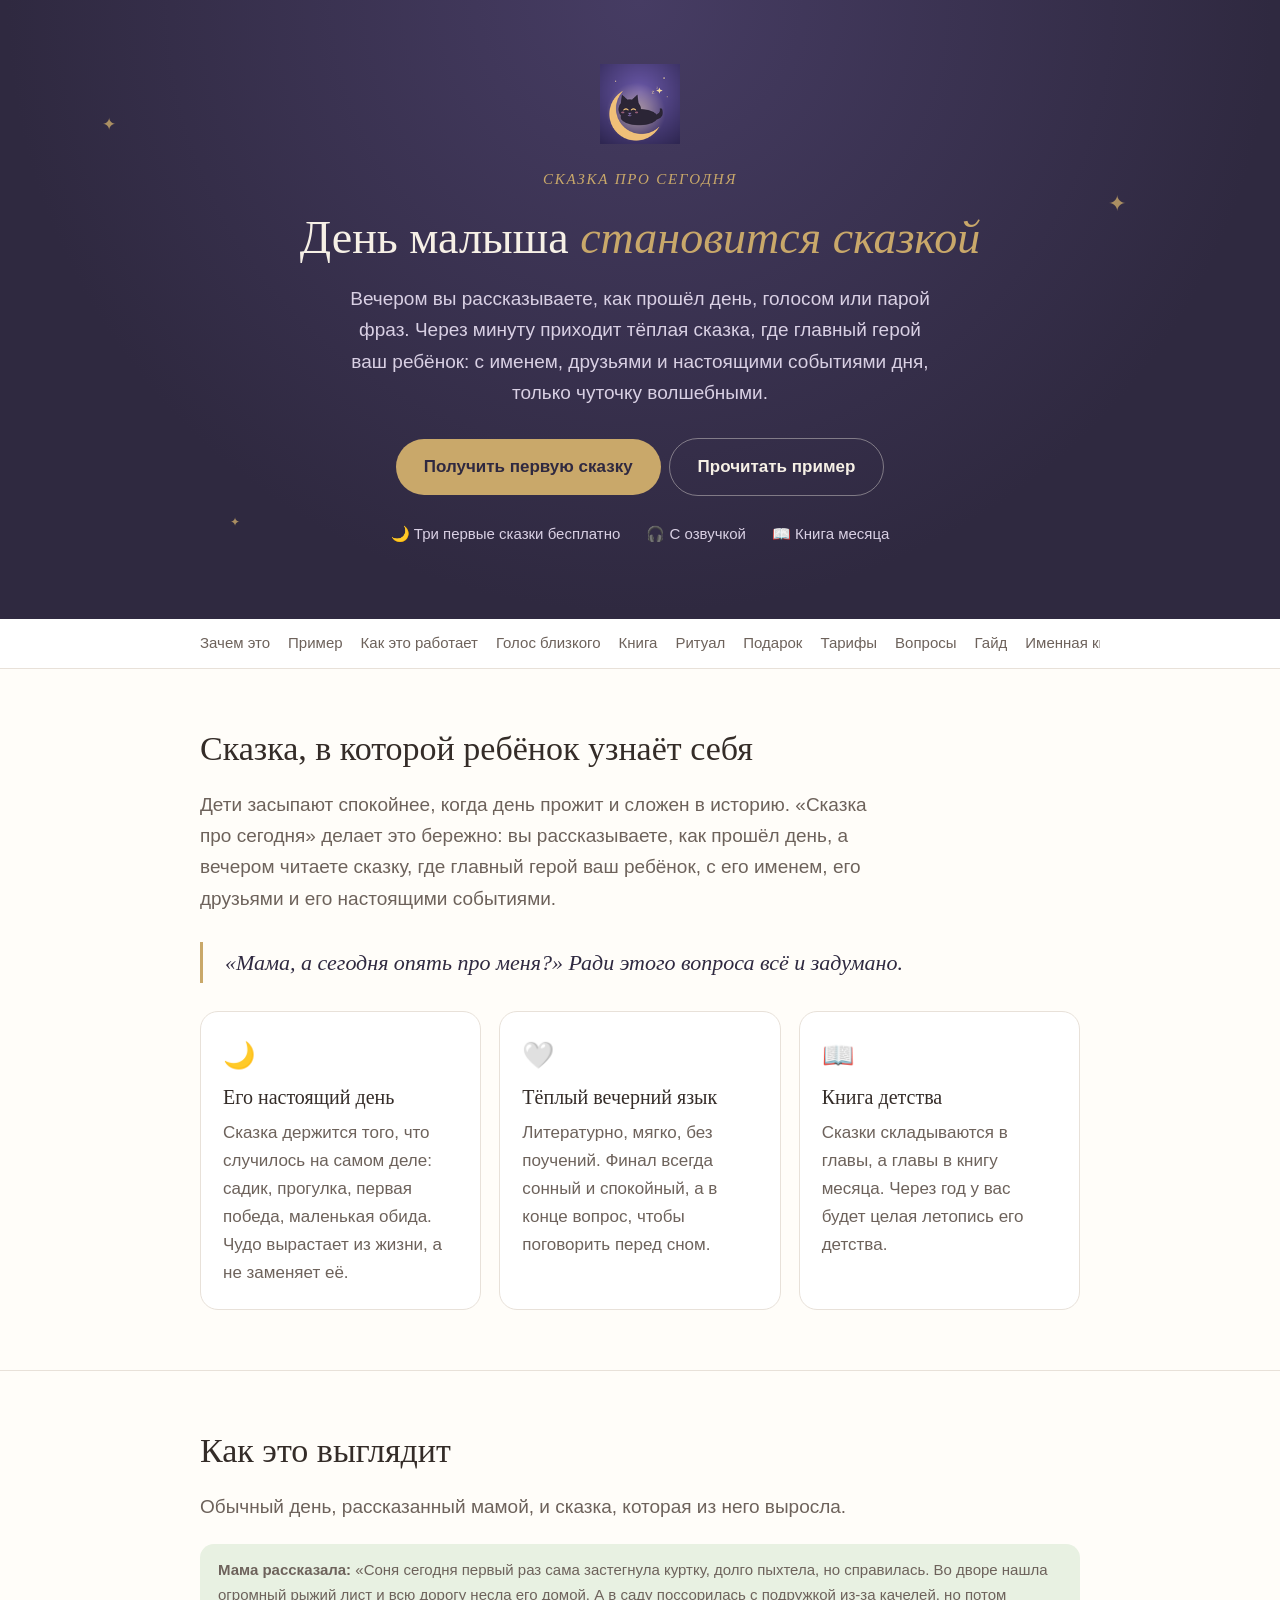
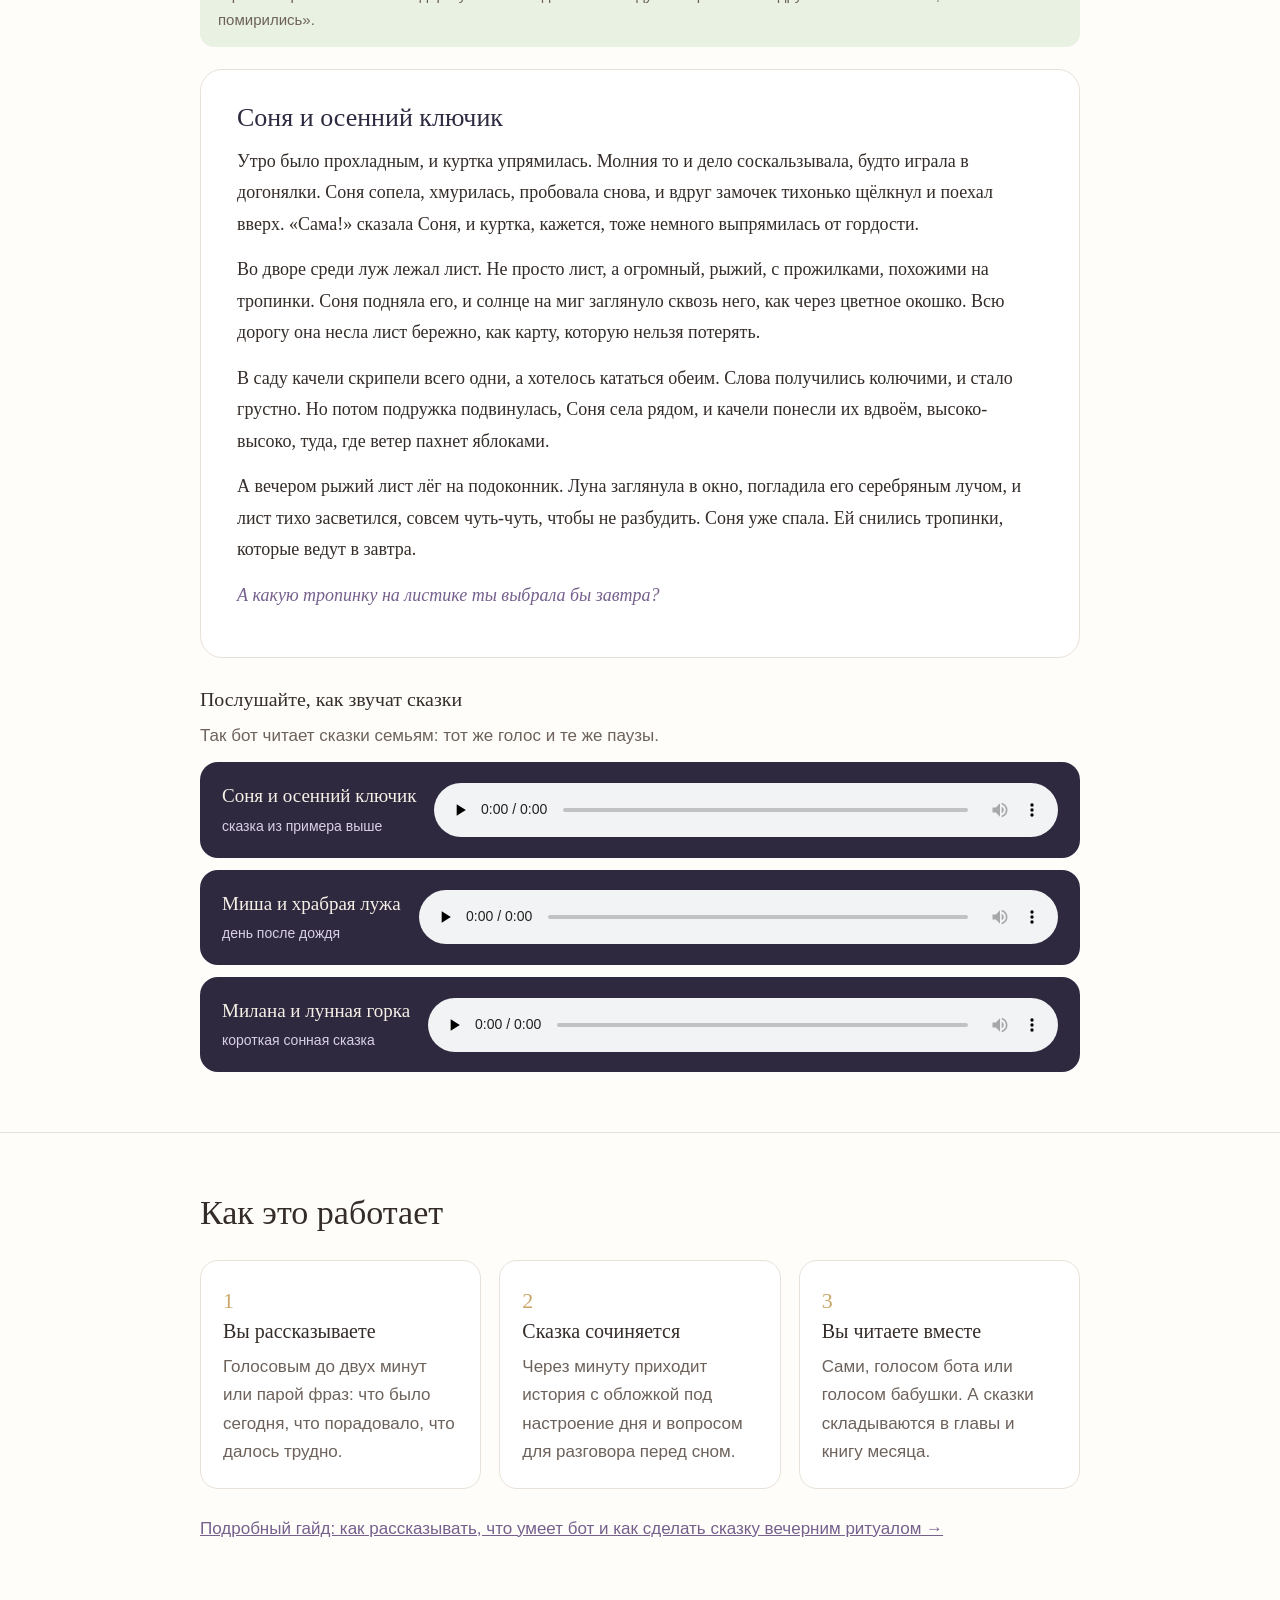
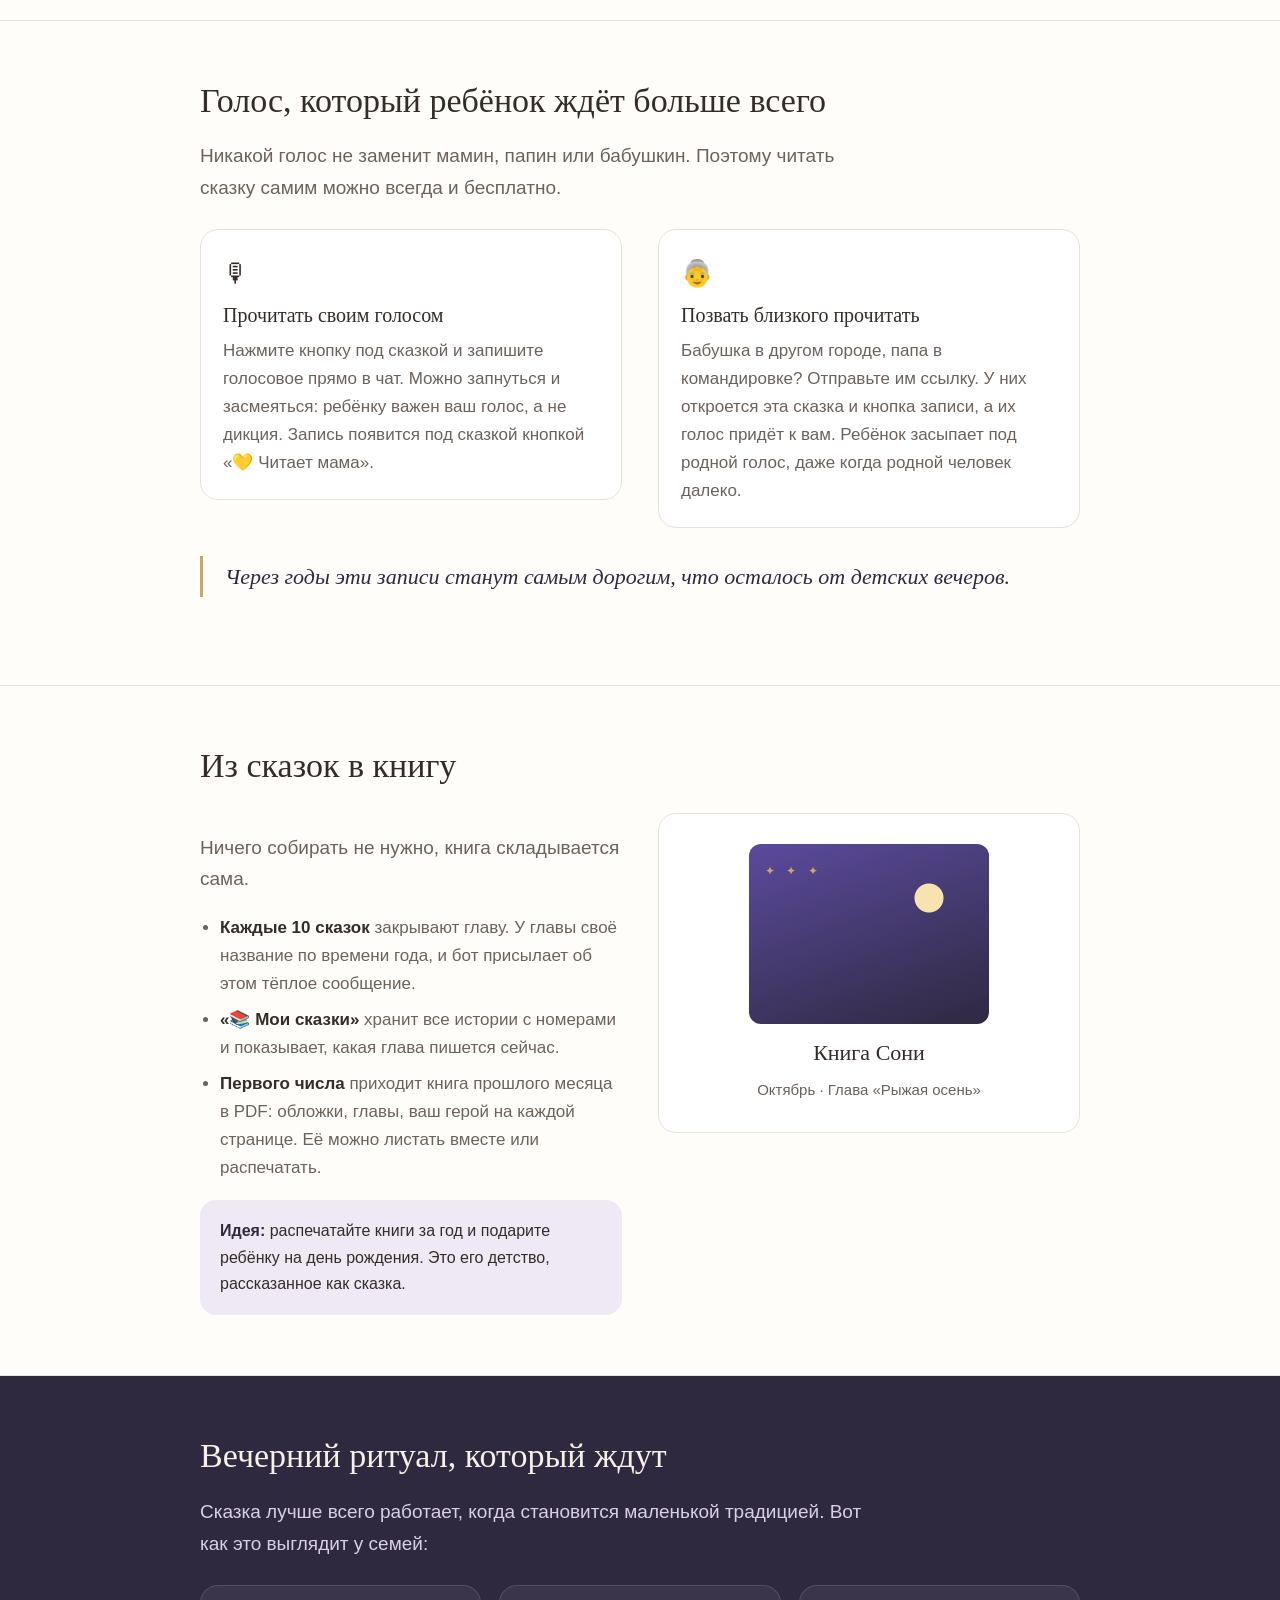
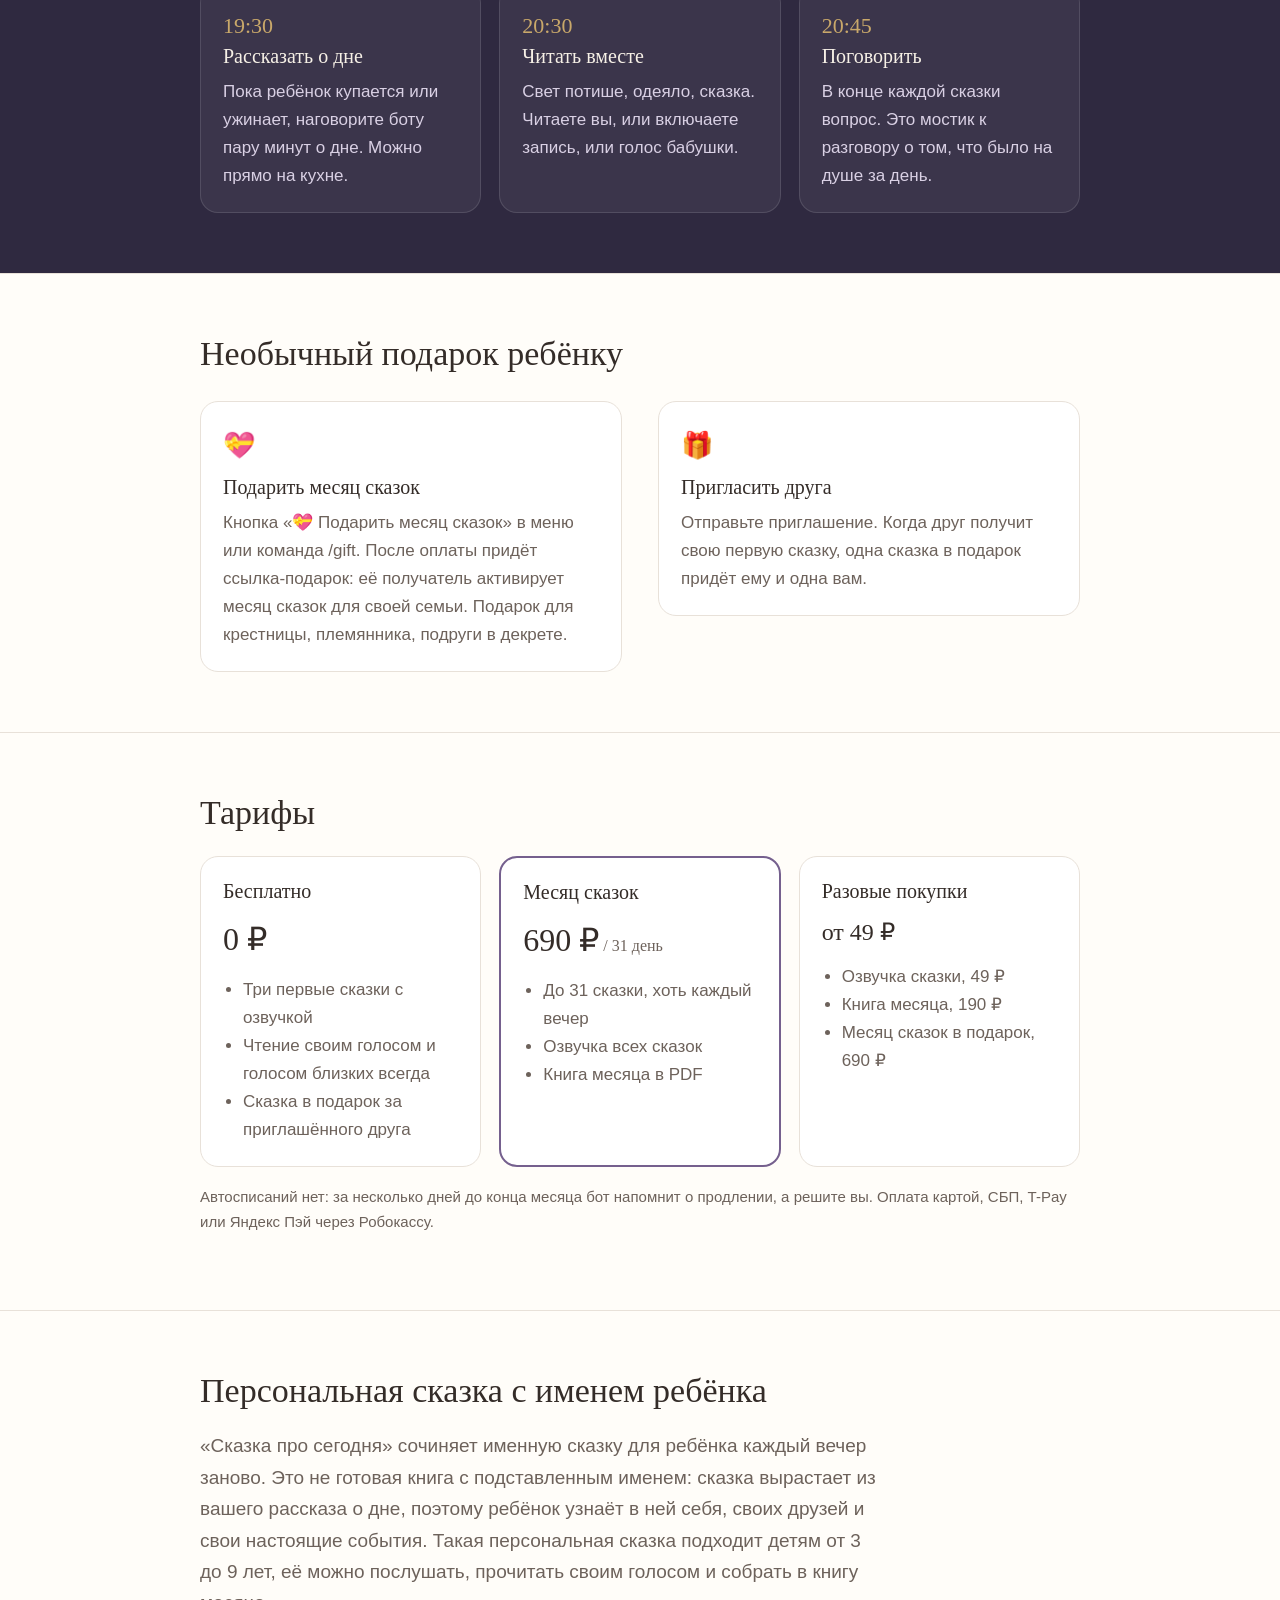
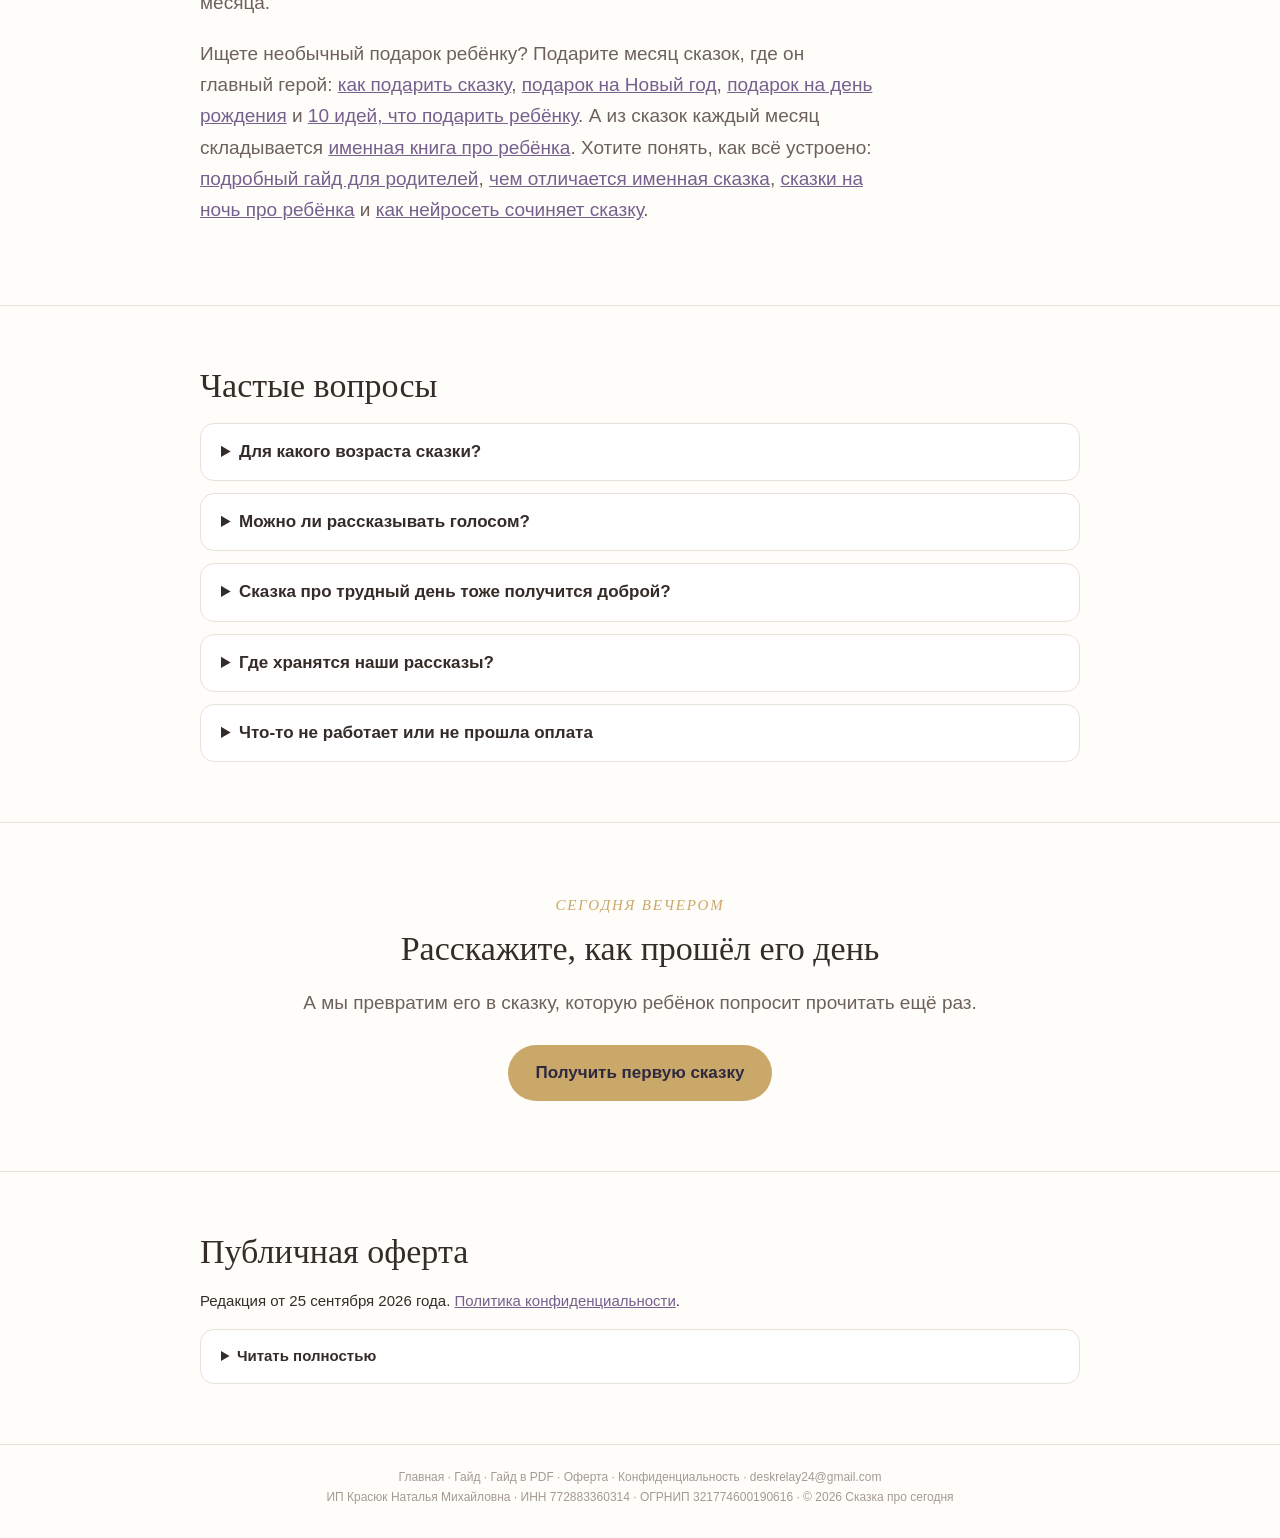
==== commit b38fa666: "Сайт: новая главная, гайд и PDF, SEO-страницы, sitemap" ====
--- a/index.html
+++ b/index.html
@@ -5,10 +5,11 @@
 <meta name="viewport" content="width=device-width, initial-scale=1">
 <title>Сказка про сегодня: вечерняя сказка, где главный герой ваш ребёнок</title>
 <meta name="description" content="Расскажите, как прошёл день ребёнка, и получите тёплую вечернюю сказку, где он главный герой. Озвучка, чтение голосом близких и книга месяца. Три первые сказки бесплатно.">
-<link rel="canonical" href="https://skazkasegodnya.ru/">
-<meta property="og:type" content="website"><meta property="og:locale" content="ru_RU"><meta property="og:url" content="https://skazkasegodnya.ru/">
+<link rel="canonical" href="http://skazkasegodnya.ru/">
+<meta name="yandex-verification" content="4b8cb6a551af4bae">
+<meta property="og:type" content="website"><meta property="og:locale" content="ru_RU"><meta property="og:url" content="http://skazkasegodnya.ru/">
 <meta name="keywords" content="именная сказка, персональная сказка для ребенка, сказка с именем ребенка, сказка где главный герой ребенок, сказка в подарок ребенку, необычный подарок ребенку, сказки на ночь про ребенка, сказка нейросеть">
-<link rel="icon" type="image/png" sizes="32x32" href="favicon-32.png"><link rel="apple-touch-icon" href="apple-touch-icon.png"><meta property="og:title" content="Сказка про сегодня"><meta property="og:description" content="Вечерняя сказка, где главный герой ваш ребёнок. Три первые бесплатно."><meta property="og:image" content="https://skazkasegodnya.ru/og.png">
+<link rel="icon" type="image/png" sizes="32x32" href="favicon-32.png"><link rel="apple-touch-icon" href="apple-touch-icon.png"><meta property="og:title" content="Сказка про сегодня"><meta property="og:description" content="Вечерняя сказка, где главный герой ваш ребёнок. Три первые бесплатно."><meta property="og:image" content="http://skazkasegodnya.ru/og.png">
 <style>
 :root{--ink:#342c28;--muted:#6d625b;--line:#e8e1d9;--paper:#fffdf9;--night:#2f2940;--night2:#463c63;--purple:#75608e;--gold:#c9a86a;--cream:#f6f0e6;--lilac:#efe9f6;--mint:#e8f1e2}
 *{box-sizing:border-box}
@@ -99,8 +100,9 @@
 footer .req{margin:0 auto;text-align:left}footer h3{text-align:center}footer{text-align:center}.listen{margin-top:12px}
 @media (max-width:760px){header h1{font-size:34px}.grid,.grid3,.plans{grid-template-columns:1fr}section{padding:44px 0}h2{font-size:28px}.story{padding:22px}.btn.ghost{margin:10px 0 0}}
 @media print{nav.toc{display:none}section{break-inside:avoid-page}header{padding:40px 0}}
+footer.mini{padding:22px 0 30px;font-size:12px;line-height:1.7;color:#a39a92;text-align:center}footer.mini a{color:#a39a92;text-decoration:none}footer.mini a:hover{text-decoration:underline}
 </style>
-<script type="application/ld+json">{"@context": "https://schema.org", "@type": "Organization", "name": "Сказка про сегодня", "url": "https://skazkasegodnya.ru/", "logo": "https://skazkasegodnya.ru/icon-128.png", "email": "deskrelay24@gmail.com", "sameAs": ["https://t.me/Skazka_segodnya_bot"]}</script><script type="application/ld+json">{"@context": "https://schema.org", "@type": "Product", "name": "Сказка про сегодня: персональная сказка для ребёнка", "description": "Персональная вечерняя сказка, где главный герой ваш ребёнок: с его именем, друзьями и событиями дня. Озвучка и книга месяца.", "brand": {"@type": "Brand", "name": "Сказка про сегодня"}, "image": "https://skazkasegodnya.ru/og.png", "offers": {"@type": "Offer", "price": "690", "priceCurrency": "RUB", "availability": "https://schema.org/InStock", "url": "https://skazkasegodnya.ru/#prices"}}</script><script type="application/ld+json">{"@context": "https://schema.org", "@type": "WebSite", "name": "Сказка про сегодня", "url": "https://skazkasegodnya.ru/"}</script><script type="application/ld+json">{"@context": "https://schema.org", "@type": "FAQPage", "mainEntity": [{"@type": "Question", "name": "Для какого возраста сказки?", "acceptedAnswer": {"@type": "Answer", "text": "Лучше всего для детей от 3 до 9 лет. Язык мягкий и понятный, а сюжет всегда вырастает из настоящего дня ребёнка."}}, {"@type": "Question", "name": "Можно ли рассказывать голосом?", "acceptedAnswer": {"@type": "Answer", "text": "Да, голосовое до двух минут. Бот расшифрует его и покажет текст, чтобы вы могли поправить имя или слово, если он ослышался."}}, {"@type": "Question", "name": "Сказка про трудный день тоже получится доброй?", "acceptedAnswer": {"@type": "Answer", "text": "Да. Обиды и огорчения сказка проживает бережно, без нотаций и наказаний, и всегда заканчивается спокойно."}}, {"@type": "Question", "name": "Где хранятся наши рассказы?", "acceptedAnswer": {"@type": "Answer", "text": "Только в боте, они нужны, чтобы сочинять сказки и собирать книгу. Команда /forget стирает всё: рассказы, сказки и записи голоса."}}, {"@type": "Question", "name": "Что-то не работает или не прошла оплата", "acceptedAnswer": {"@type": "Answer", "text": "В боте есть кнопка «Написать нам», мы ответим прямо в чате. Или на почту deskrelay24@gmail.com."}}]}</script>
+<script type="application/ld+json">{"@context": "https://schema.org", "@type": "Organization", "name": "Сказка про сегодня", "url": "http://skazkasegodnya.ru/", "logo": "http://skazkasegodnya.ru/icon-128.png", "email": "deskrelay24@gmail.com", "sameAs": ["https://t.me/Skazka_segodnya_bot"]}</script><script type="application/ld+json">{"@context": "https://schema.org", "@type": "Product", "name": "Сказка про сегодня: персональная сказка для ребёнка", "description": "Персональная вечерняя сказка, где главный герой ваш ребёнок: с его именем, друзьями и событиями дня. Озвучка и книга месяца.", "brand": {"@type": "Brand", "name": "Сказка про сегодня"}, "image": "http://skazkasegodnya.ru/og.png", "offers": {"@type": "Offer", "price": "690", "priceCurrency": "RUB", "availability": "https://schema.org/InStock", "url": "http://skazkasegodnya.ru/#prices"}}</script><script type="application/ld+json">{"@context": "https://schema.org", "@type": "WebSite", "name": "Сказка про сегодня", "url": "http://skazkasegodnya.ru/"}</script><script type="application/ld+json">{"@context": "https://schema.org", "@type": "FAQPage", "mainEntity": [{"@type": "Question", "name": "Для какого возраста сказки?", "acceptedAnswer": {"@type": "Answer", "text": "Лучше всего для детей от 3 до 9 лет. Язык мягкий и понятный, а сюжет всегда вырастает из настоящего дня ребёнка."}}, {"@type": "Question", "name": "Можно ли рассказывать голосом?", "acceptedAnswer": {"@type": "Answer", "text": "Да, голосовое до двух минут. Бот расшифрует его и покажет текст, чтобы вы могли поправить имя или слово, если он ослышался."}}, {"@type": "Question", "name": "Сказка про трудный день тоже получится доброй?", "acceptedAnswer": {"@type": "Answer", "text": "Да. Обиды и огорчения сказка проживает бережно, без нотаций и наказаний, и всегда заканчивается спокойно."}}, {"@type": "Question", "name": "Где хранятся наши рассказы?", "acceptedAnswer": {"@type": "Answer", "text": "Только в боте, они нужны, чтобы сочинять сказки и собирать книгу. Команда /forget стирает всё: рассказы, сказки и записи голоса."}}, {"@type": "Question", "name": "Что-то не работает или не прошла оплата", "acceptedAnswer": {"@type": "Answer", "text": "В боте есть кнопка «Написать нам», мы ответим прямо в чате. Или на почту deskrelay24@gmail.com."}}]}</script>
 </head>
 <body>
 <header>
@@ -115,7 +117,7 @@
   </div>
 </header>
 <nav class="toc"><div class="wrap">
-  <a href="#why">Зачем это</a><a href="#example">Пример</a><a href="#how">Как это работает</a><a href="#voice">Голос близкого</a><a href="#book">Книга</a><a href="#ritual">Ритуал</a><a href="#gift">Подарок</a><a href="#prices">Тарифы</a><a href="#faq">Вопросы</a><a href="guide.html">Гайд</a><a href="imennaya-skazka.html">Именная сказка</a><a href="skazka-v-podarok.html">Сказка в подарок</a><a href="skazki-na-noch-pro-rebenka.html">Сказки на ночь</a><a href="skazka-neiroset.html">Сказка нейросетью</a>
+  <a href="#why">Зачем это</a><a href="#example">Пример</a><a href="#how">Как это работает</a><a href="#voice">Голос близкого</a><a href="#book">Книга</a><a href="#ritual">Ритуал</a><a href="#gift">Подарок</a><a href="#prices">Тарифы</a><a href="#faq">Вопросы</a><a href="guide.html">Гайд</a><a href="imennaya-kniga.html">Именная книга</a><a href="podarok-rebenku-na-novyj-god.html">На Новый год</a><a href="podarok-rebenku-na-den-rozhdeniya.html">На день рождения</a><a href="chto-podarit-rebenku.html">Что подарить</a><a href="imennaya-skazka.html">Именная сказка</a><a href="skazka-v-podarok.html">Сказка в подарок</a><a href="skazki-na-noch-pro-rebenka.html">Сказки на ночь</a><a href="skazka-neiroset.html">Сказка нейросетью</a>
 </div></nav>
 
 <section id="why">
@@ -225,7 +227,7 @@
 </section>
 <section id="about"><div class="wrap"><h2>Персональная сказка с именем ребёнка</h2>
 <p class="lead">«Сказка про сегодня» сочиняет именную сказку для ребёнка каждый вечер заново. Это не готовая книга с подставленным именем: сказка вырастает из вашего рассказа о дне, поэтому ребёнок узнаёт в ней себя, своих друзей и свои настоящие события. Такая персональная сказка подходит детям от 3 до 9 лет, её можно послушать, прочитать своим голосом и собрать в книгу месяца.</p>
-<p class="lead">Ищете необычный подарок ребёнку? Подарите месяц сказок, где он главный герой: <a href="skazka-v-podarok.html">как подарить сказку</a>. Хотите понять, как всё устроено: <a href="guide.html">подробный гайд для родителей</a>, <a href="imennaya-skazka.html">чем отличается именная сказка</a>, <a href="skazki-na-noch-pro-rebenka.html">сказки на ночь про ребёнка</a> и <a href="skazka-neiroset.html">как нейросеть сочиняет сказку</a>.</p></div></section>
+<p class="lead">Ищете необычный подарок ребёнку? Подарите месяц сказок, где он главный герой: <a href="skazka-v-podarok.html">как подарить сказку</a>, <a href="podarok-rebenku-na-novyj-god.html">подарок на Новый год</a>, <a href="podarok-rebenku-na-den-rozhdeniya.html">подарок на день рождения</a> и <a href="chto-podarit-rebenku.html">10 идей, что подарить ребёнку</a>. А из сказок каждый месяц складывается <a href="imennaya-kniga.html">именная книга про ребёнка</a>. Хотите понять, как всё устроено: <a href="guide.html">подробный гайд для родителей</a>, <a href="imennaya-skazka.html">чем отличается именная сказка</a>, <a href="skazki-na-noch-pro-rebenka.html">сказки на ночь про ребёнка</a> и <a href="skazka-neiroset.html">как нейросеть сочиняет сказку</a>.</p></div></section>
 <section id="faq">
   <div class="wrap">
     <h2>Частые вопросы</h2>
@@ -277,20 +279,7 @@
   </div>
 </section>
 
-<footer>
-  <div class="wrap">
-    <h3 style="color:var(--ink)">Контакты и реквизиты</h3>
-    <table class="req">
-      <tr><td>Исполнитель</td><td>ИП Красюк Наталья Михайловна</td></tr>
-      <tr><td>ИНН</td><td>772883360314</td></tr>
-      <tr><td>ОГРНИП</td><td>321774600190616</td></tr>
-      <tr><td>Почта</td><td><a href="mailto:deskrelay24@gmail.com">deskrelay24@gmail.com</a></td></tr>
-      <tr><td>Документы</td><td><a href="#offer">Оферта</a> · <a href="privacy.html">Политика конфиденциальности</a></td></tr>
-      <tr><td>Поддержка</td><td>в боте <a href="https://t.me/Skazka_segodnya_bot">@Skazka_segodnya_bot</a>, кнопка «Помощь»</td></tr>
-    </table>
-    <p style="margin-top:24px">© 2026 Сказка про сегодня</p>
-  </div>
-</footer>
+<footer class="mini"><div class="wrap"><a href="index.html">Главная</a> · <a href="guide.html">Гайд</a> · <a href="guide.pdf">Гайд в PDF</a> · <a href="index.html#offer">Оферта</a> · <a href="privacy.html">Конфиденциальность</a> · <a href="mailto:deskrelay24@gmail.com">deskrelay24@gmail.com</a><br>ИП Красюк Наталья Михайловна · ИНН 772883360314 · ОГРНИП 321774600190616 · © 2026 Сказка про сегодня</div></footer>
 </body>
 </html>
 
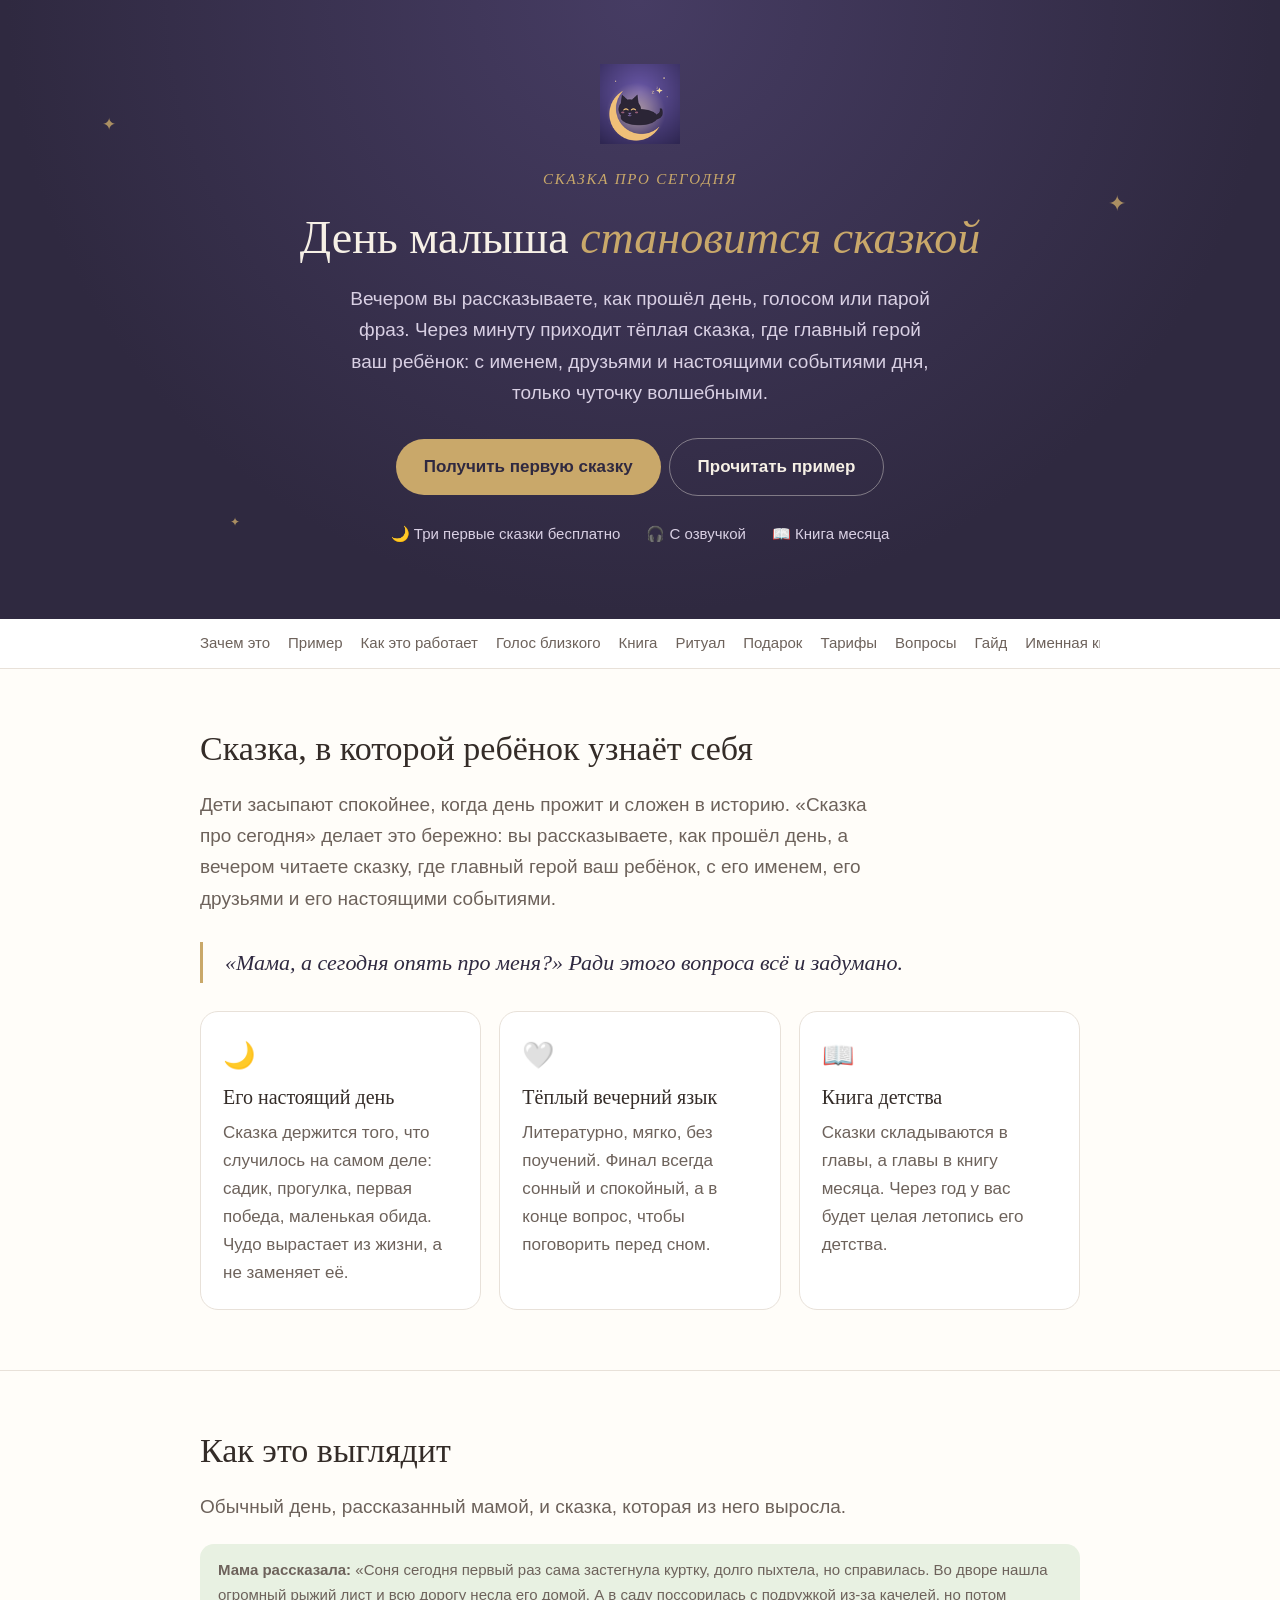
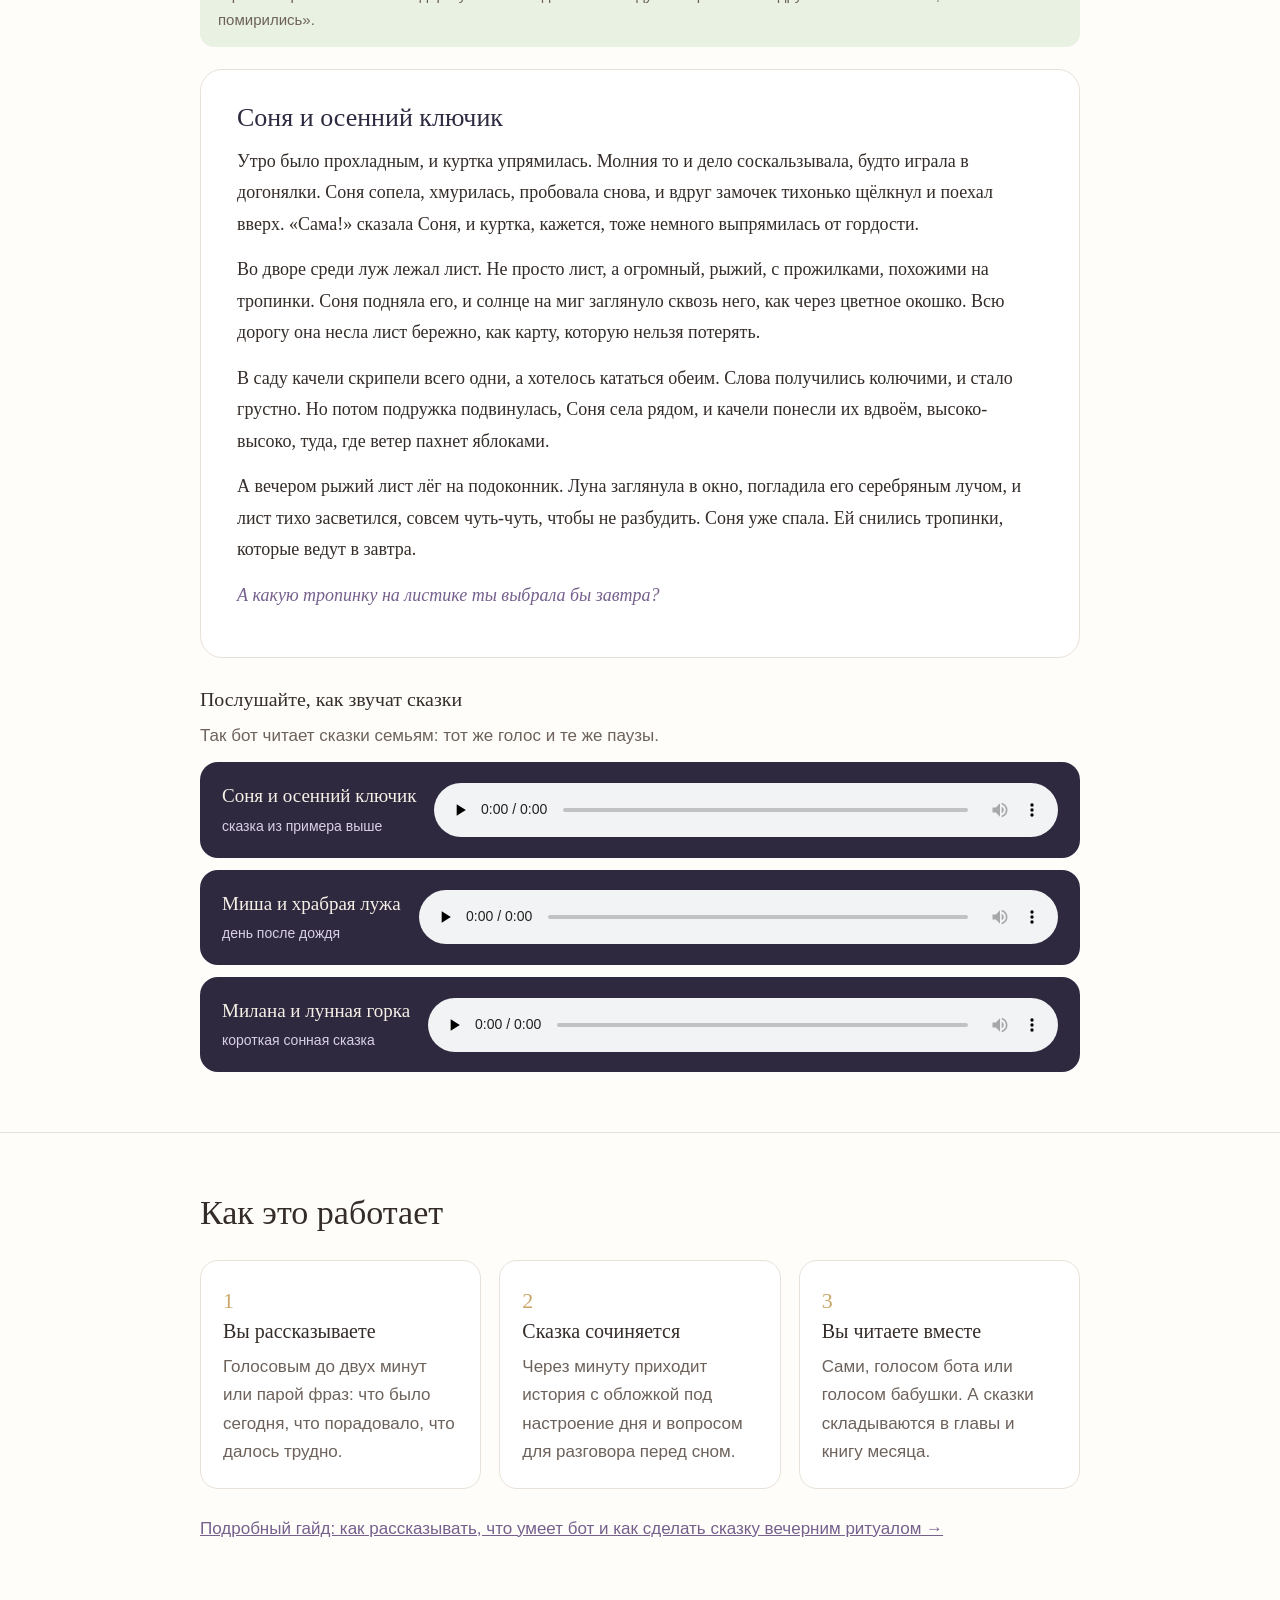
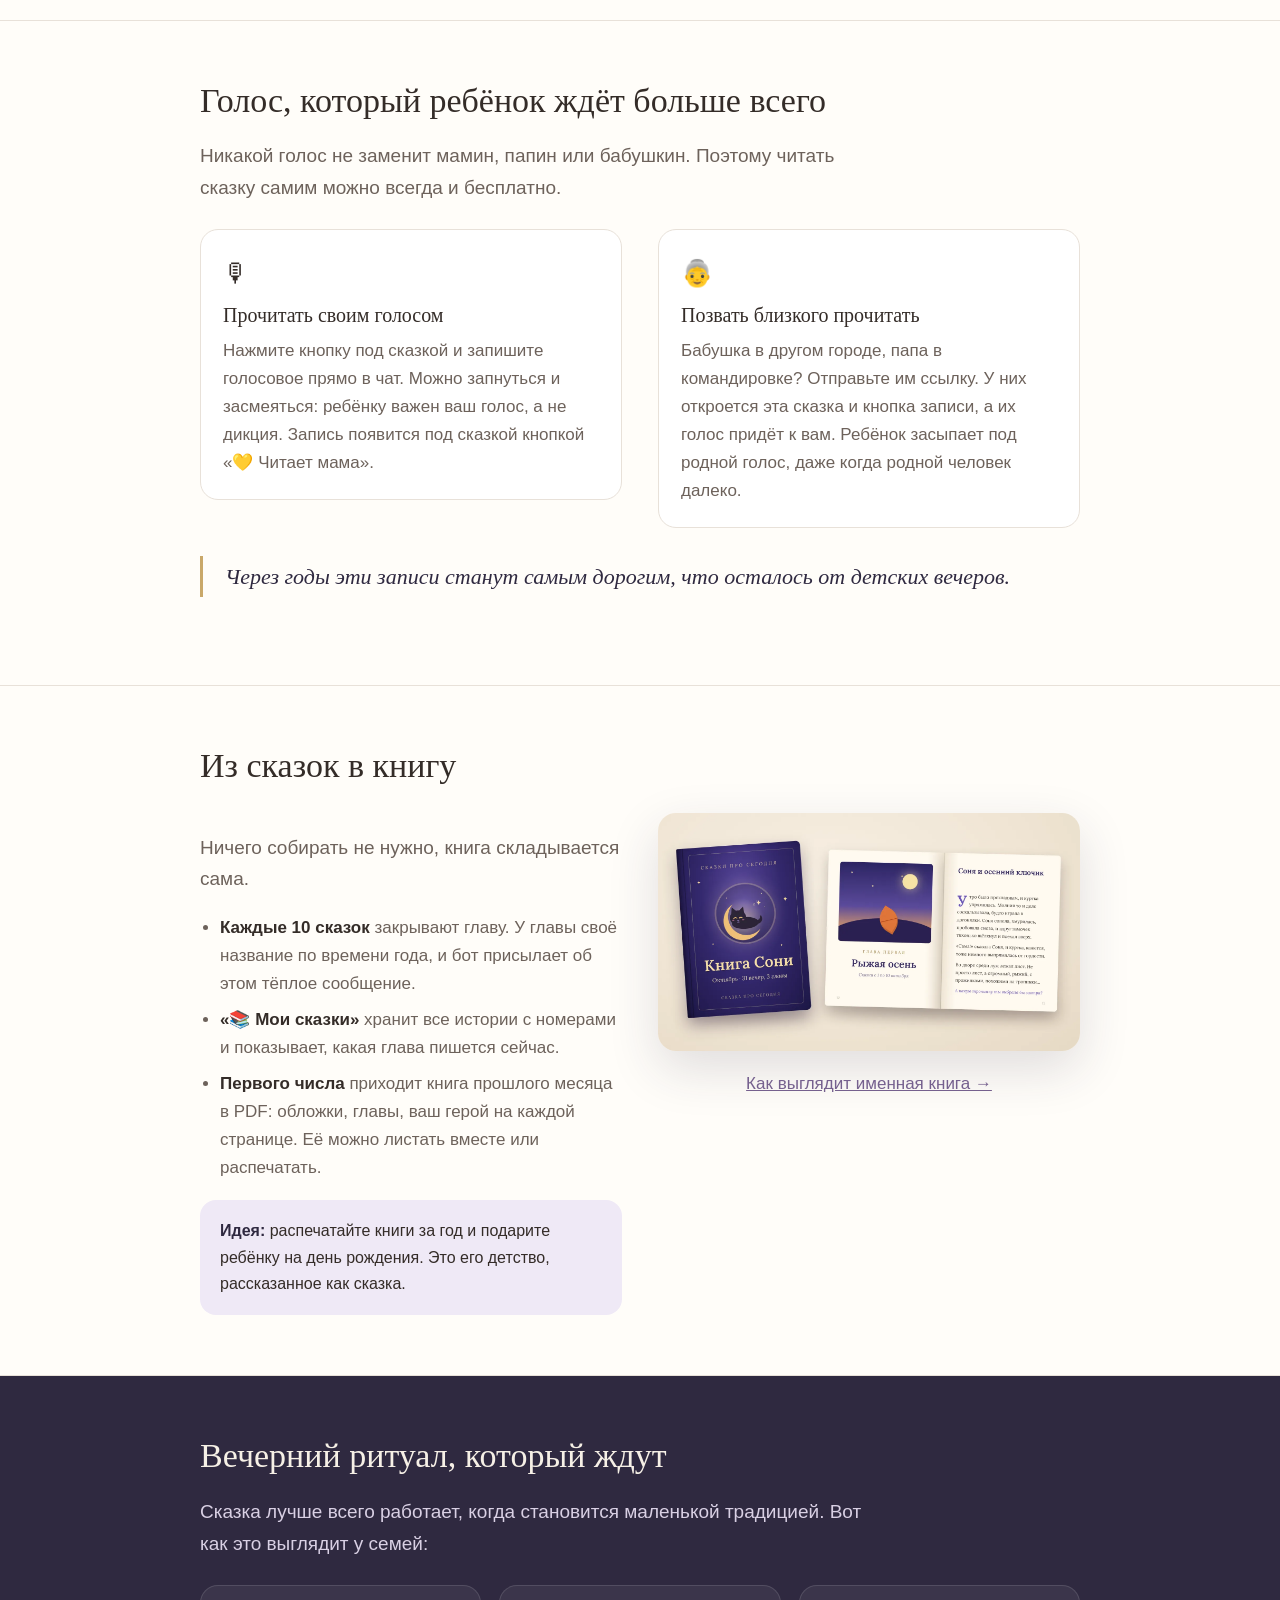
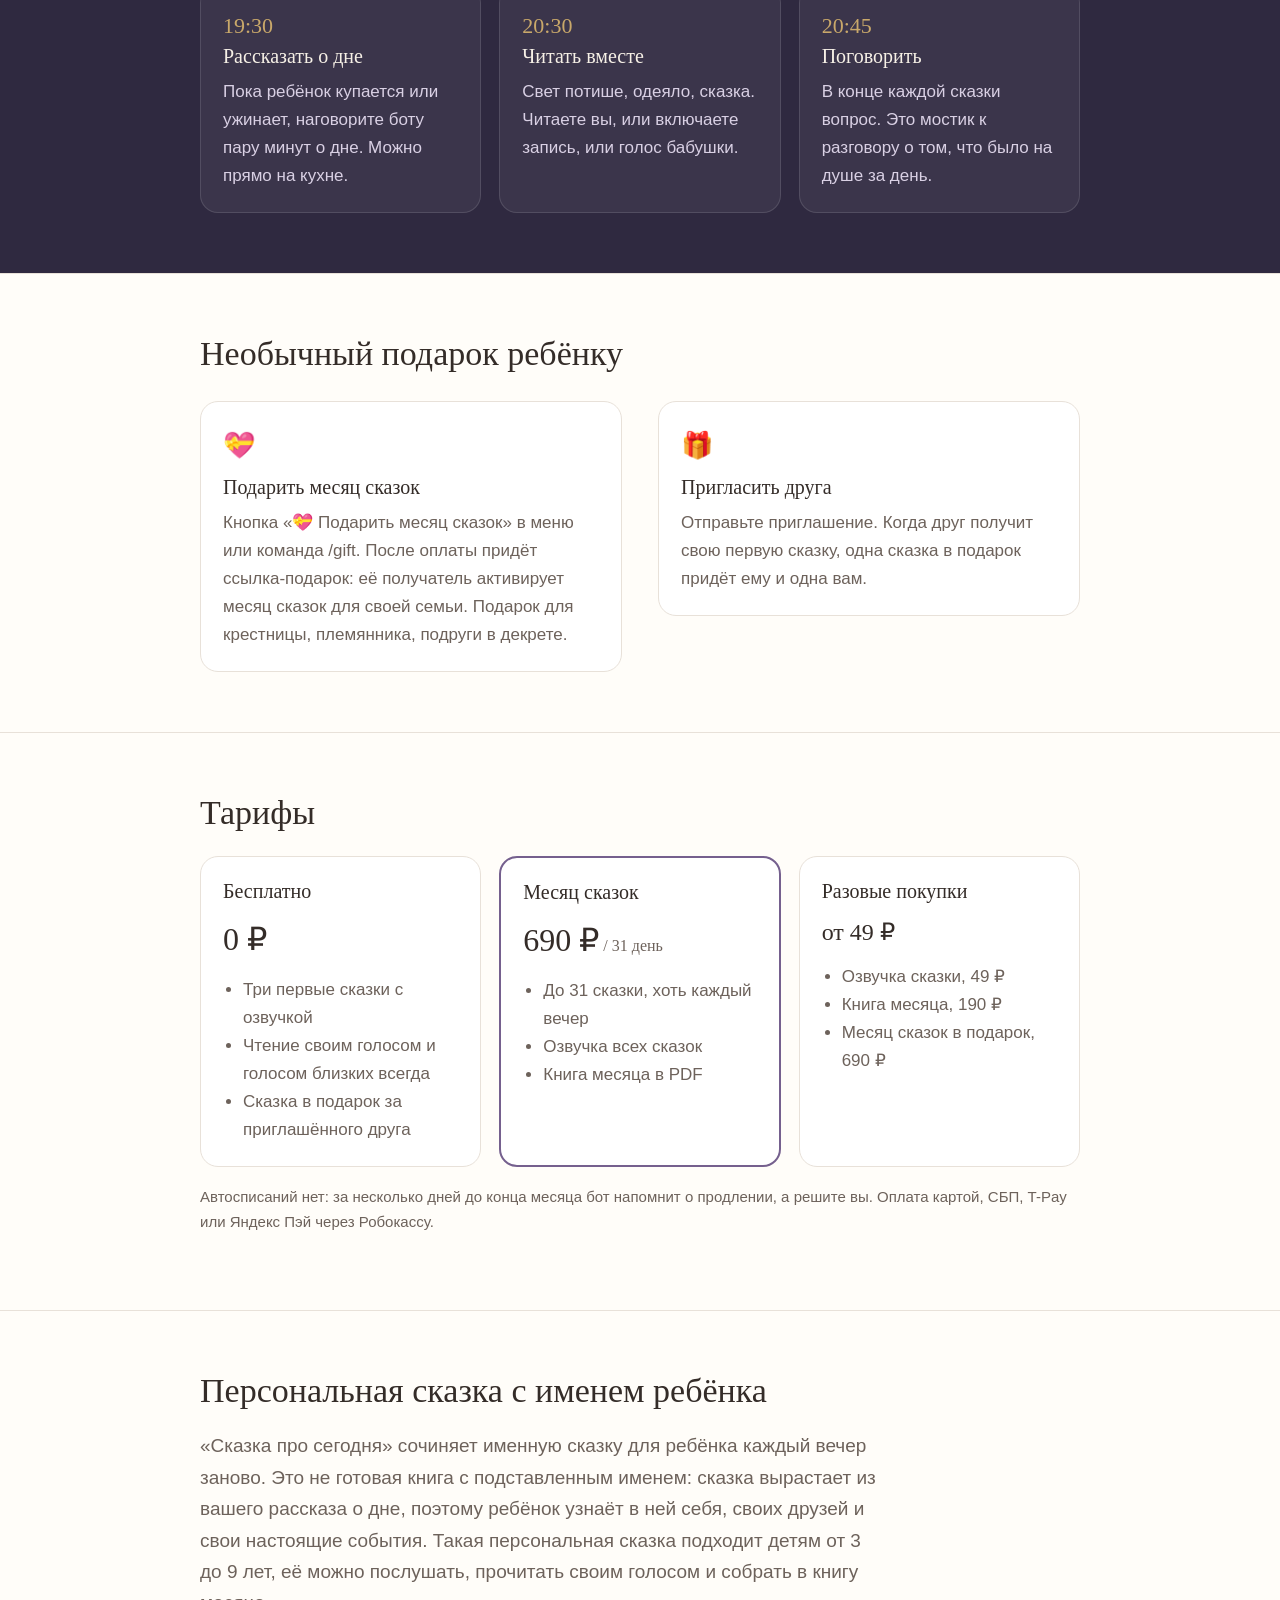
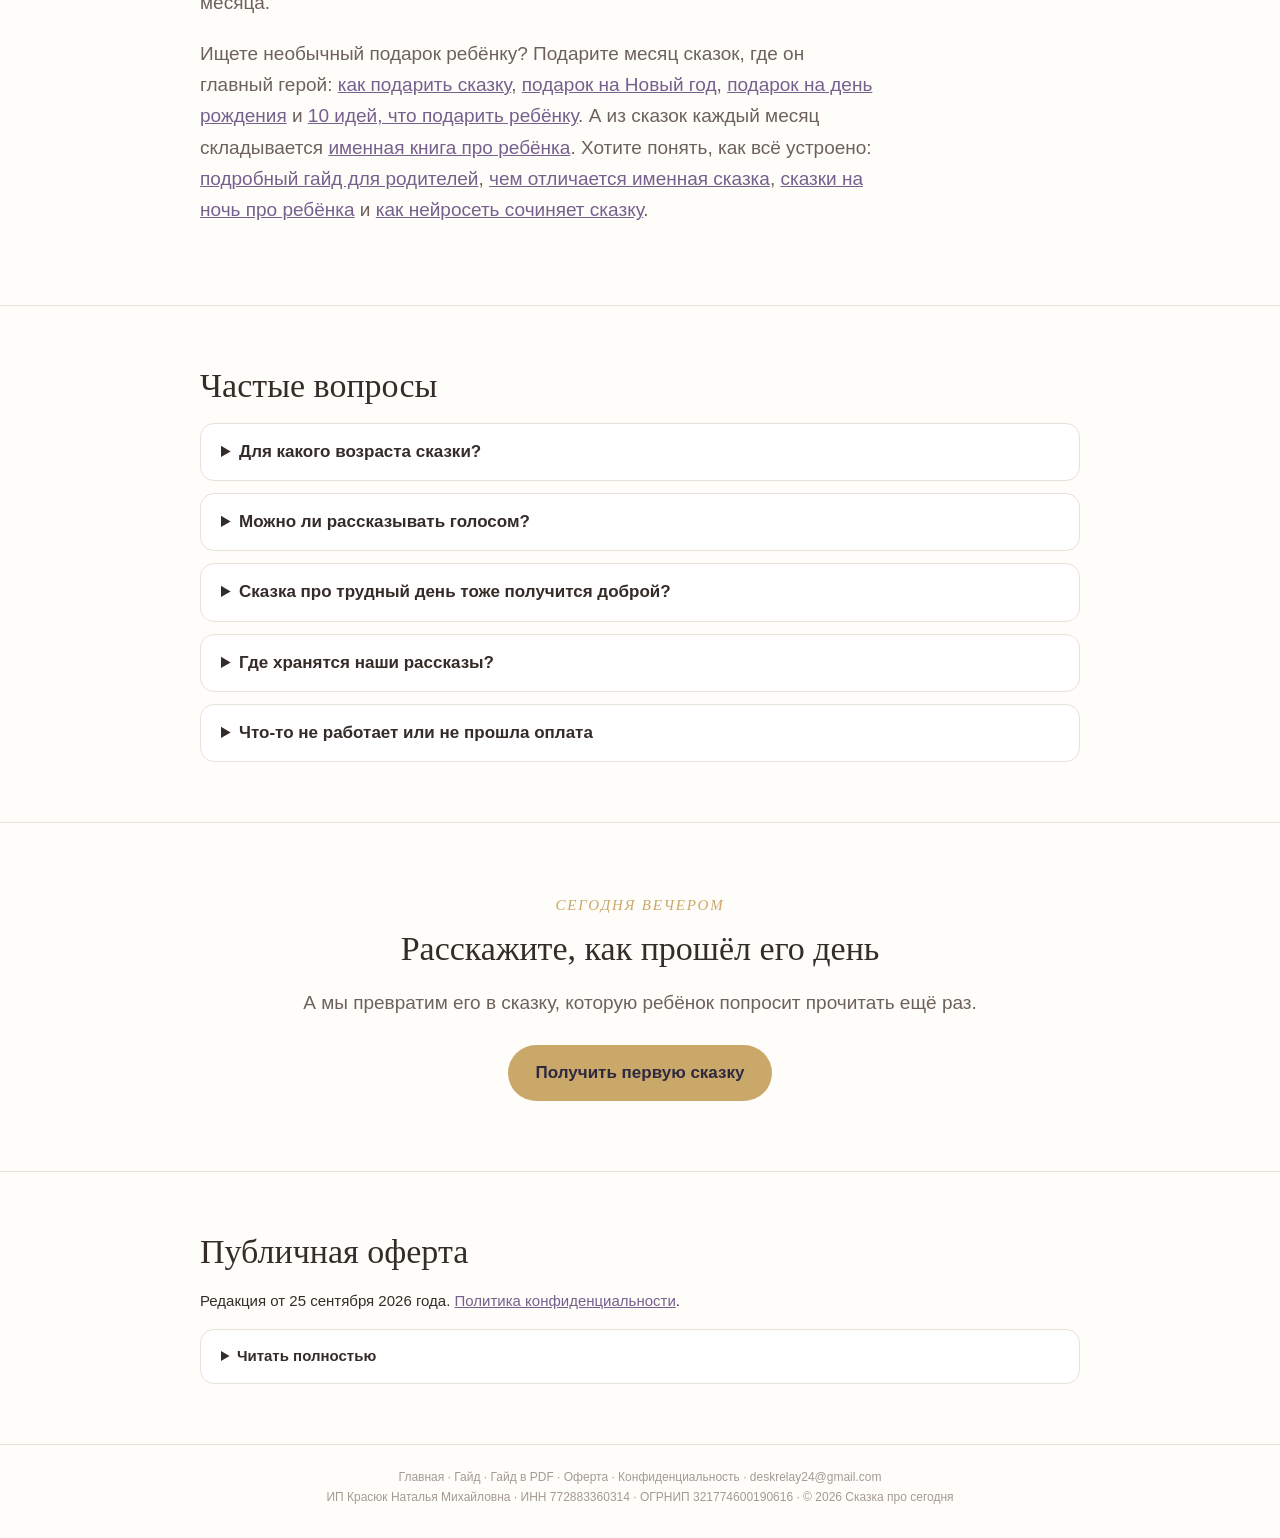
==== commit 01f78aad: "Сайт: обновление" ====
--- a/index.html
+++ b/index.html
@@ -186,11 +186,7 @@
         </ul>
         <div class="tip"><b>Идея:</b> распечатайте книги за год и подарите ребёнку на день рождения. Это его детство, рассказанное как сказка.</div>
       </div>
-      <div class="card" style="text-align:center;padding:30px">
-        <div class="cover" style="height:180px;max-width:240px;margin:0 auto 16px"></div>
-        <div class="serif" style="font-size:22px">Книга Сони</div>
-        <div style="color:var(--muted);font-size:15px">Октябрь · Глава «Рыжая осень»</div>
-      </div>
+      <div><img src="kniga-maket.webp" width="1600" height="900" loading="lazy" decoding="async" alt="Именная книга сказок про ребёнка: обложка «Книга Сони» с пантерой на полумесяце и разворот главы «Рыжая осень»" style="width:100%;height:auto;border-radius:18px;box-shadow:0 18px 50px rgba(47,41,64,.15)"><p style="text-align:center;margin-top:10px"><a href="imennaya-kniga.html">Как выглядит именная книга →</a></p></div>
     </div>
   </div>
 </section>
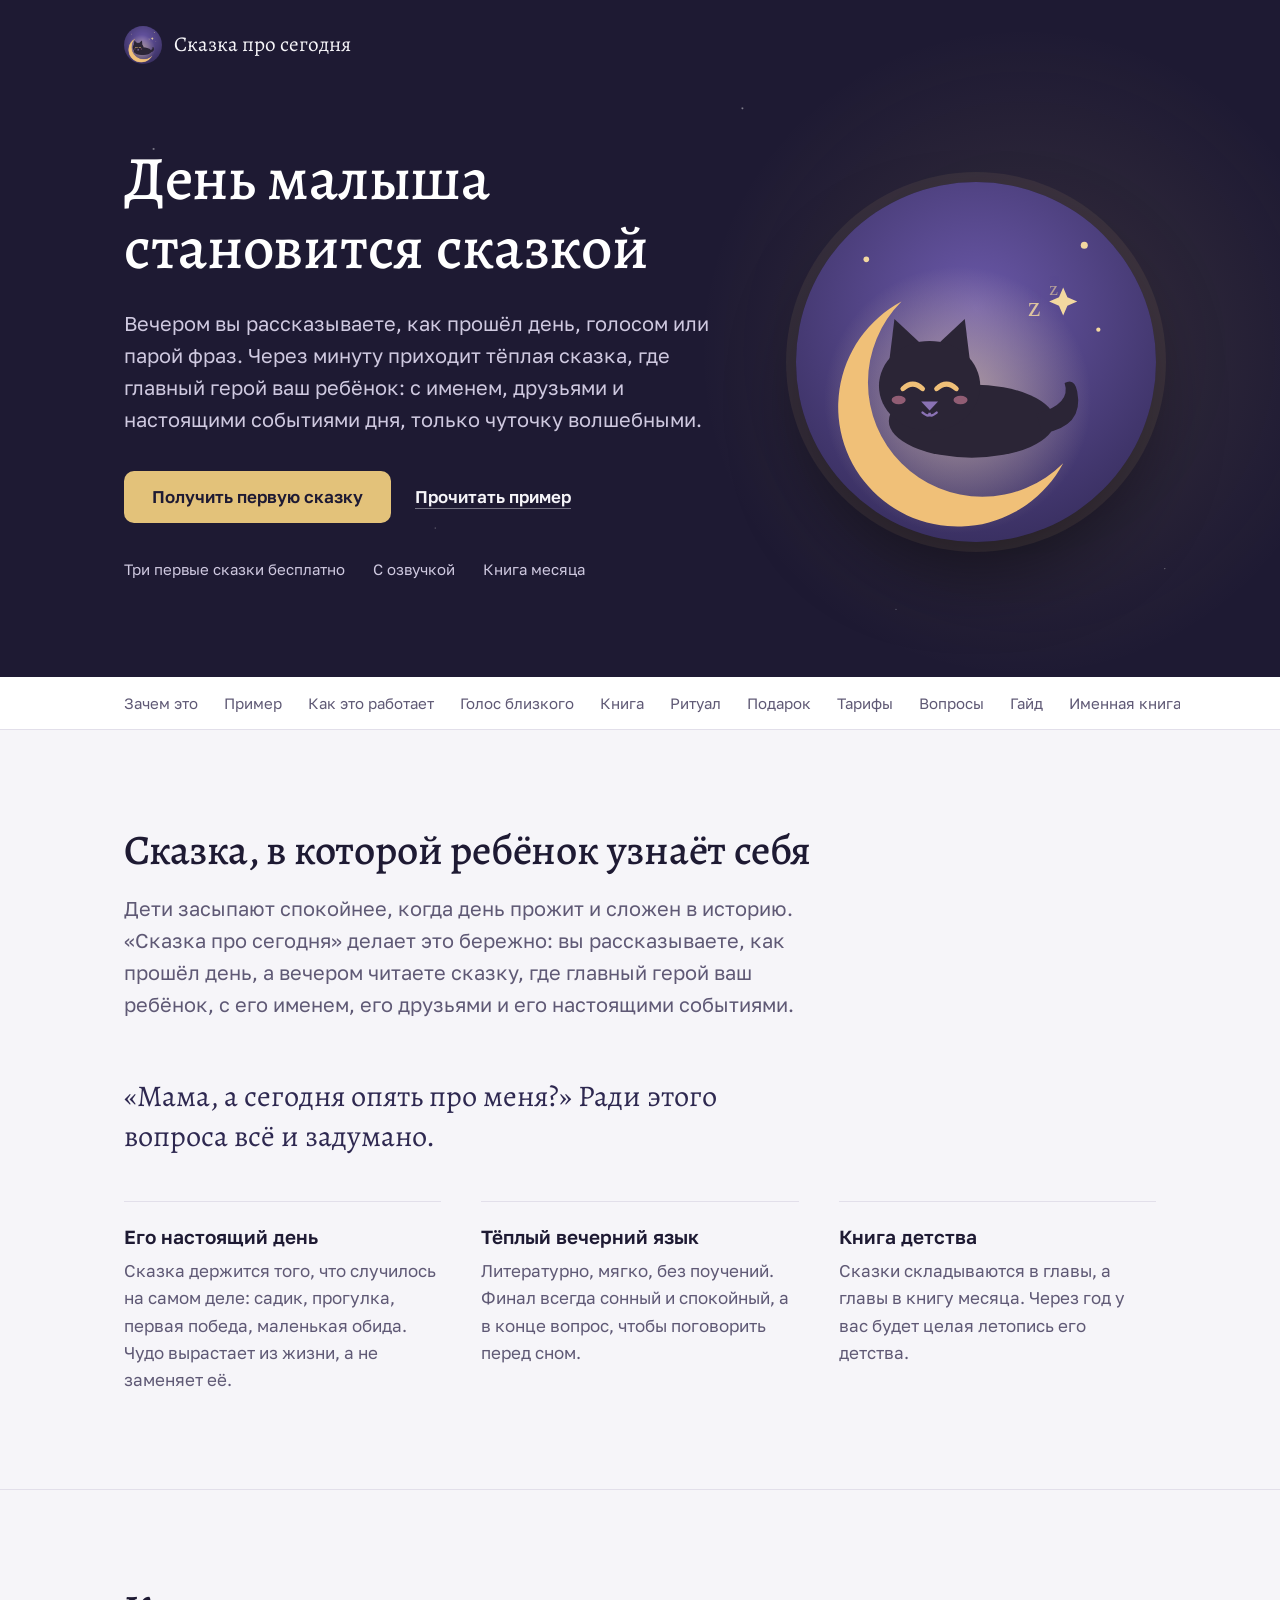
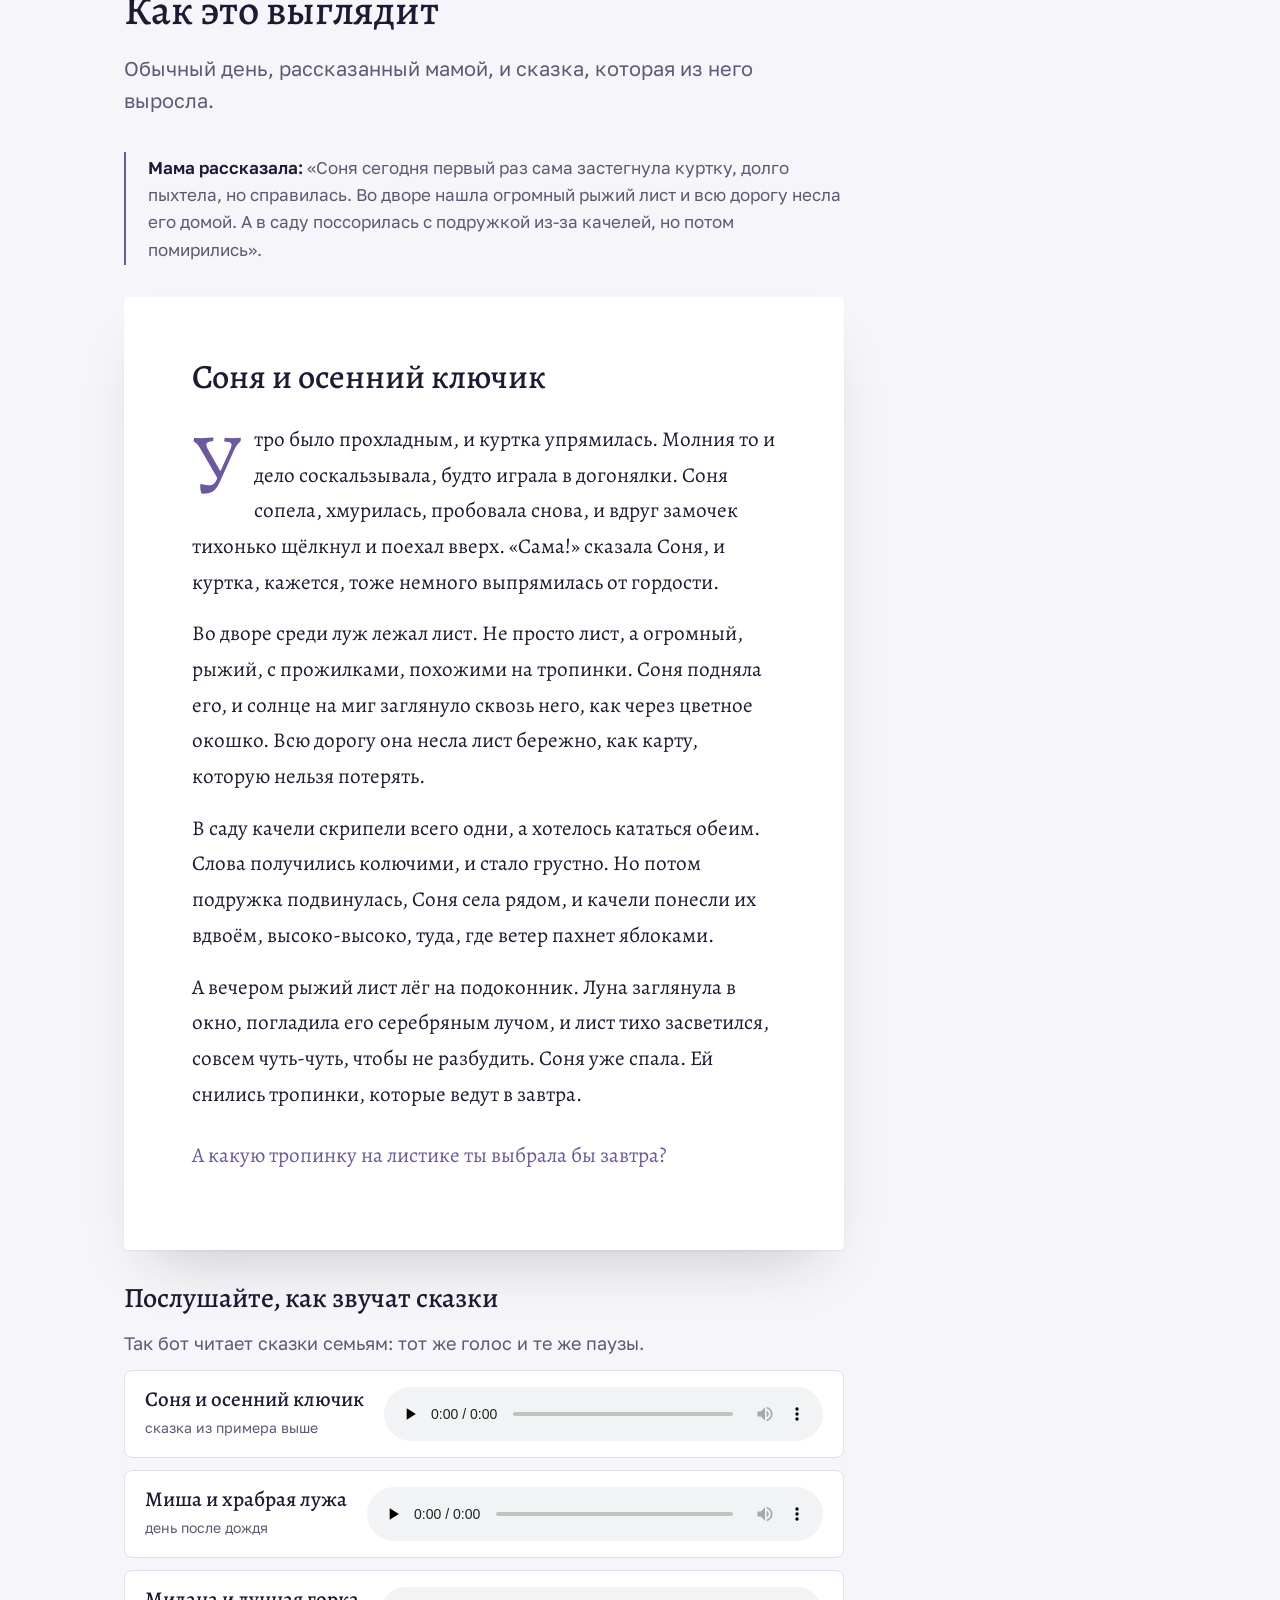
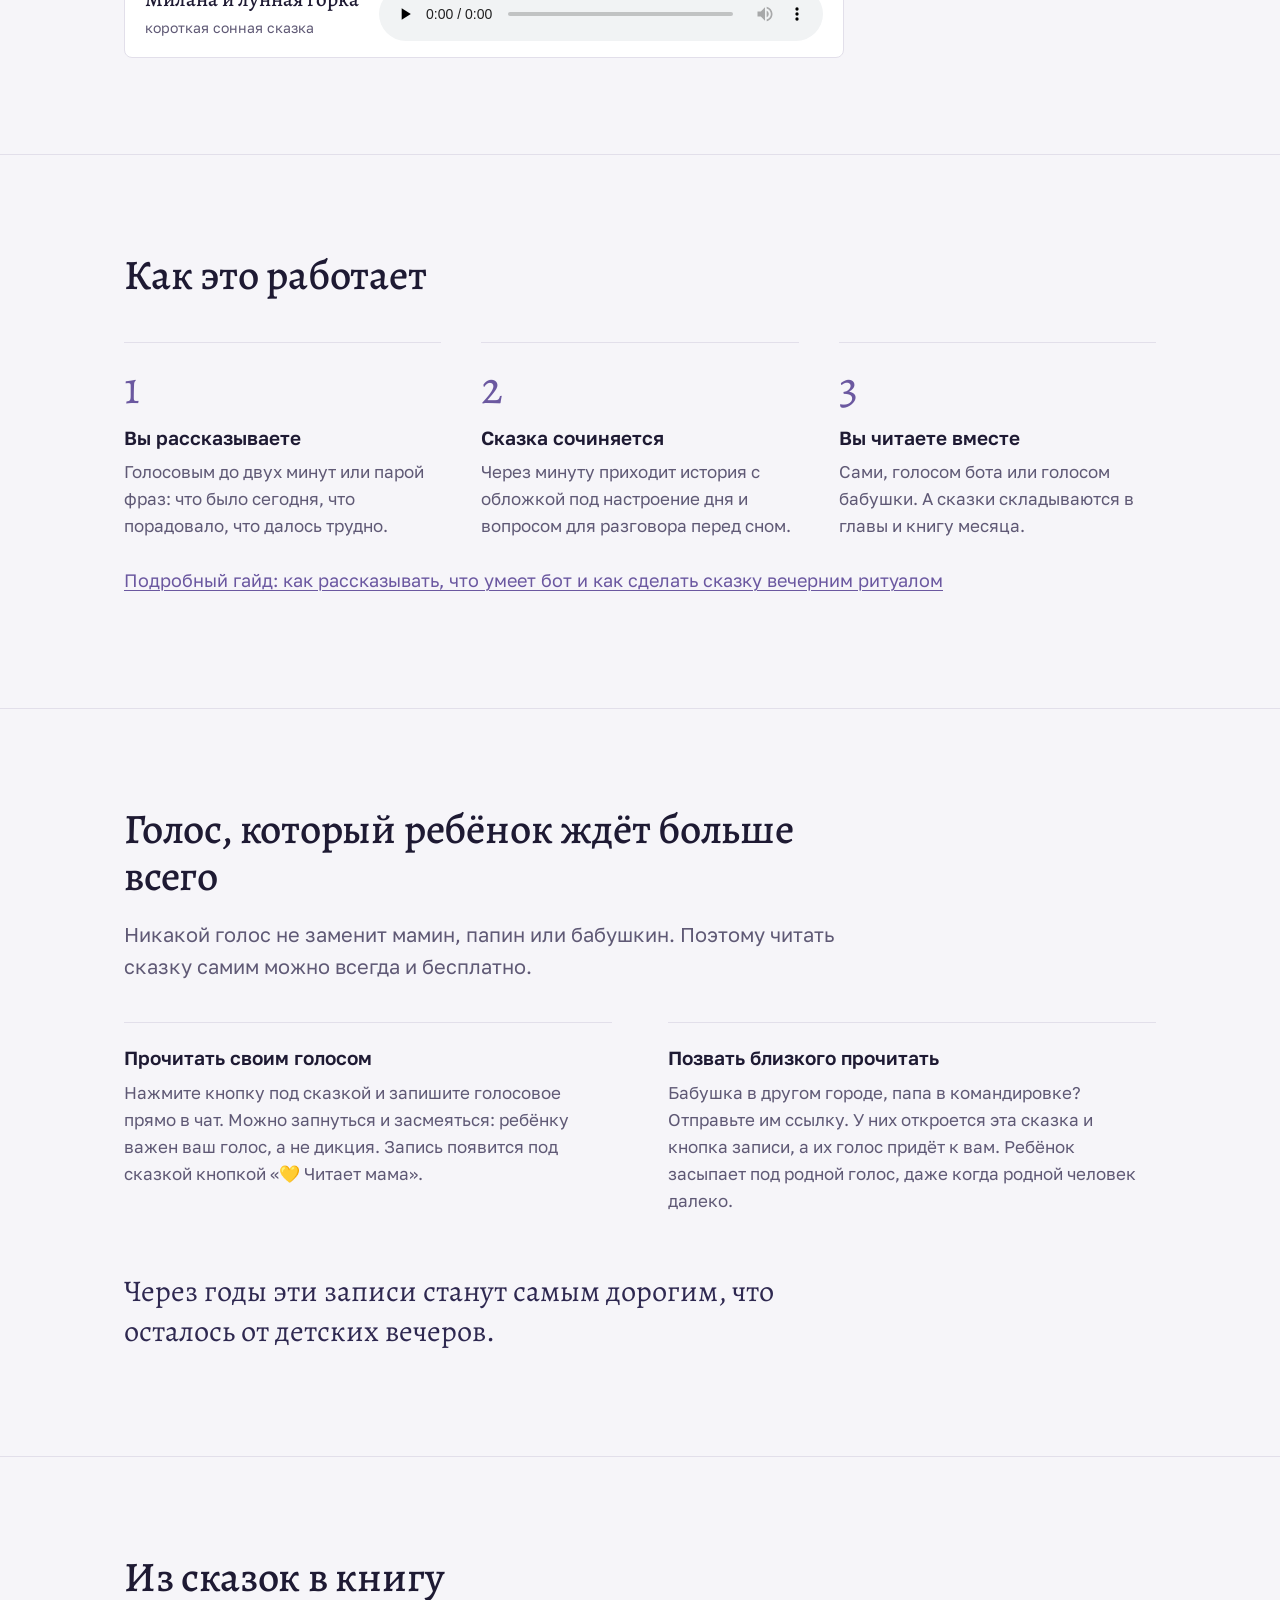
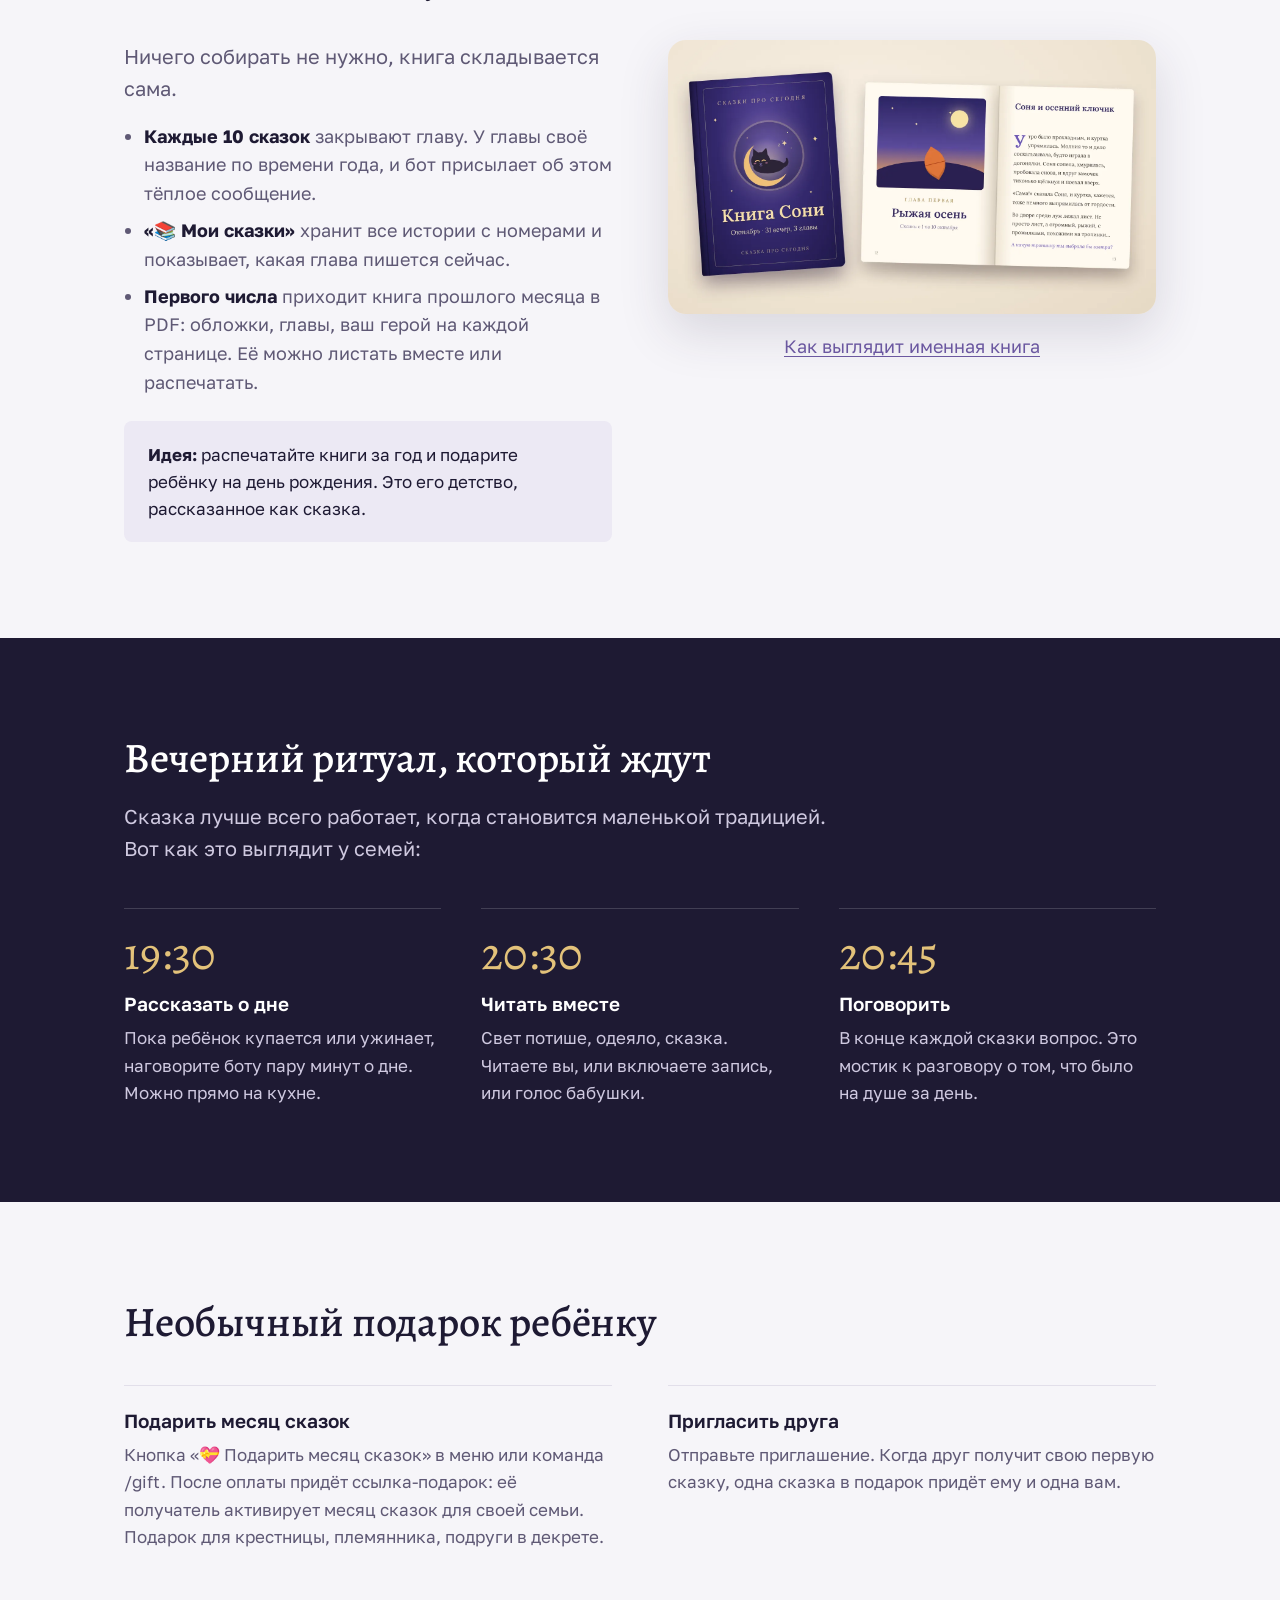
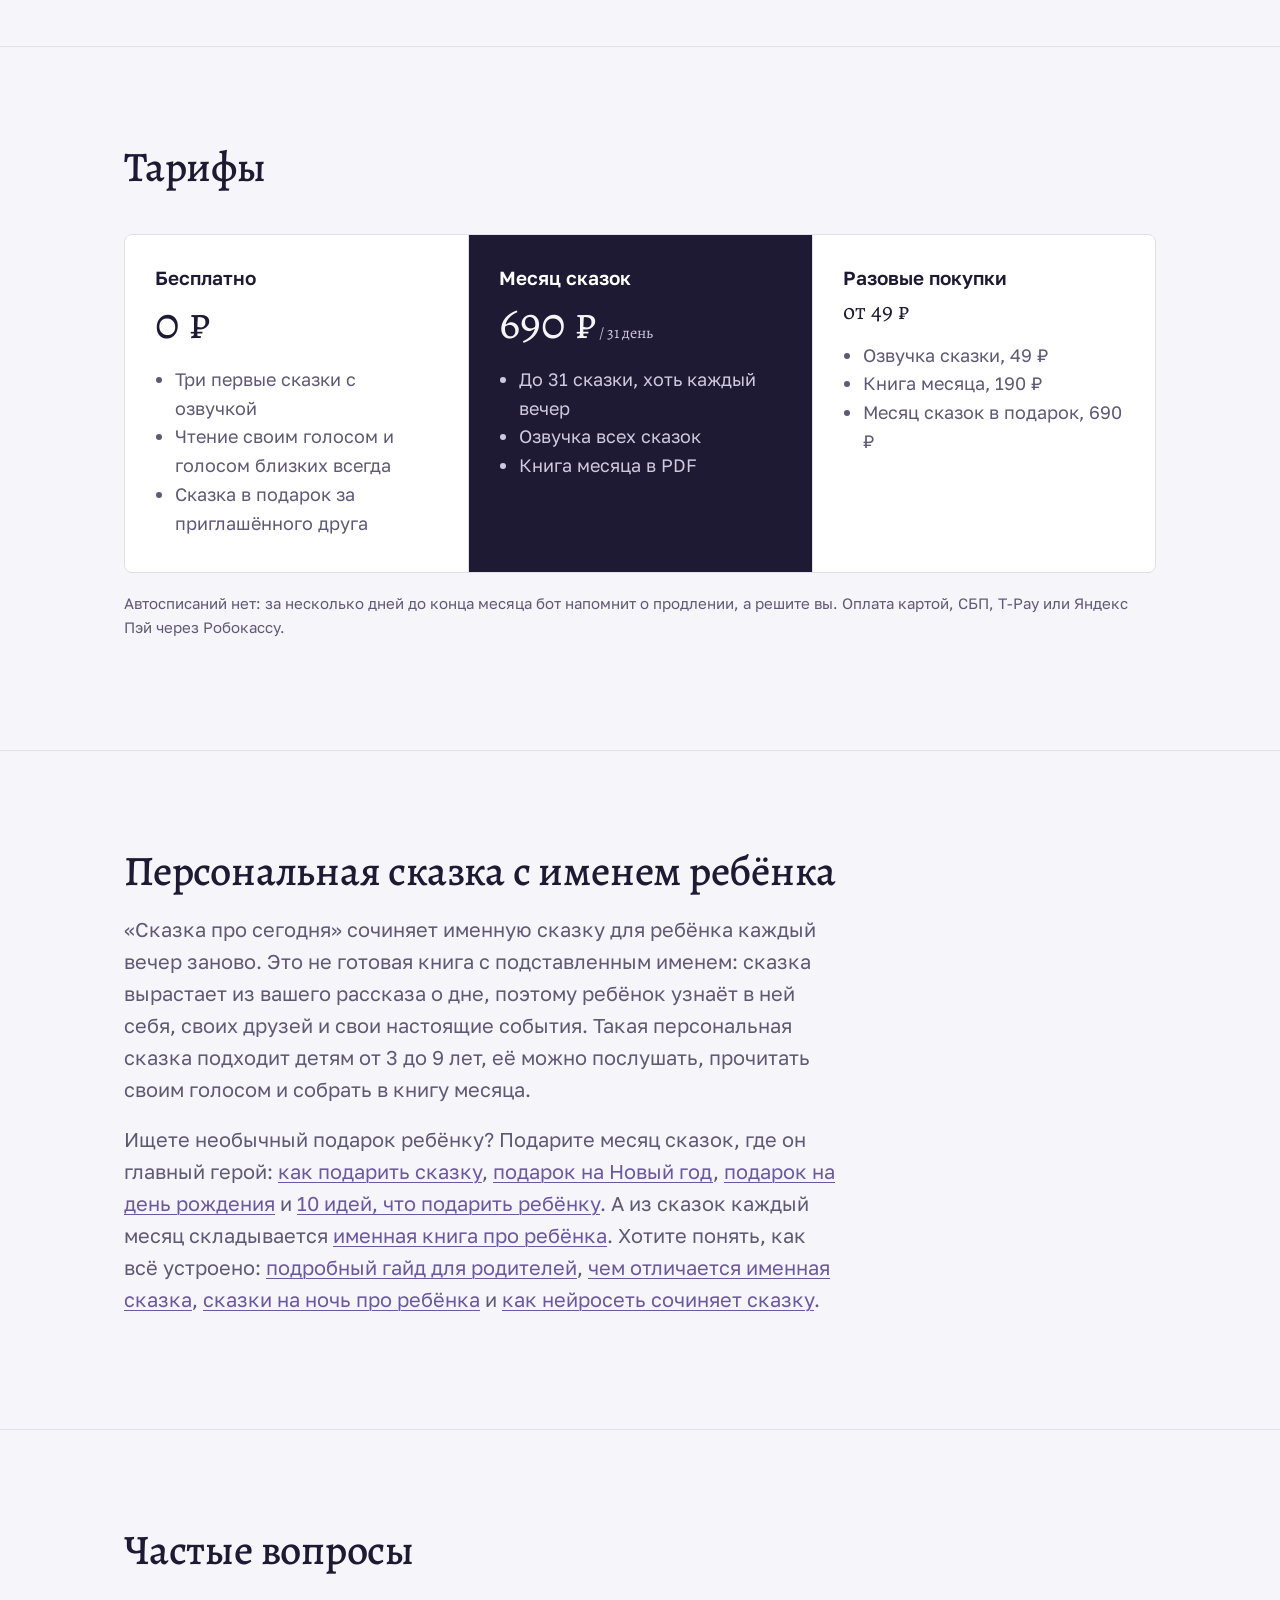
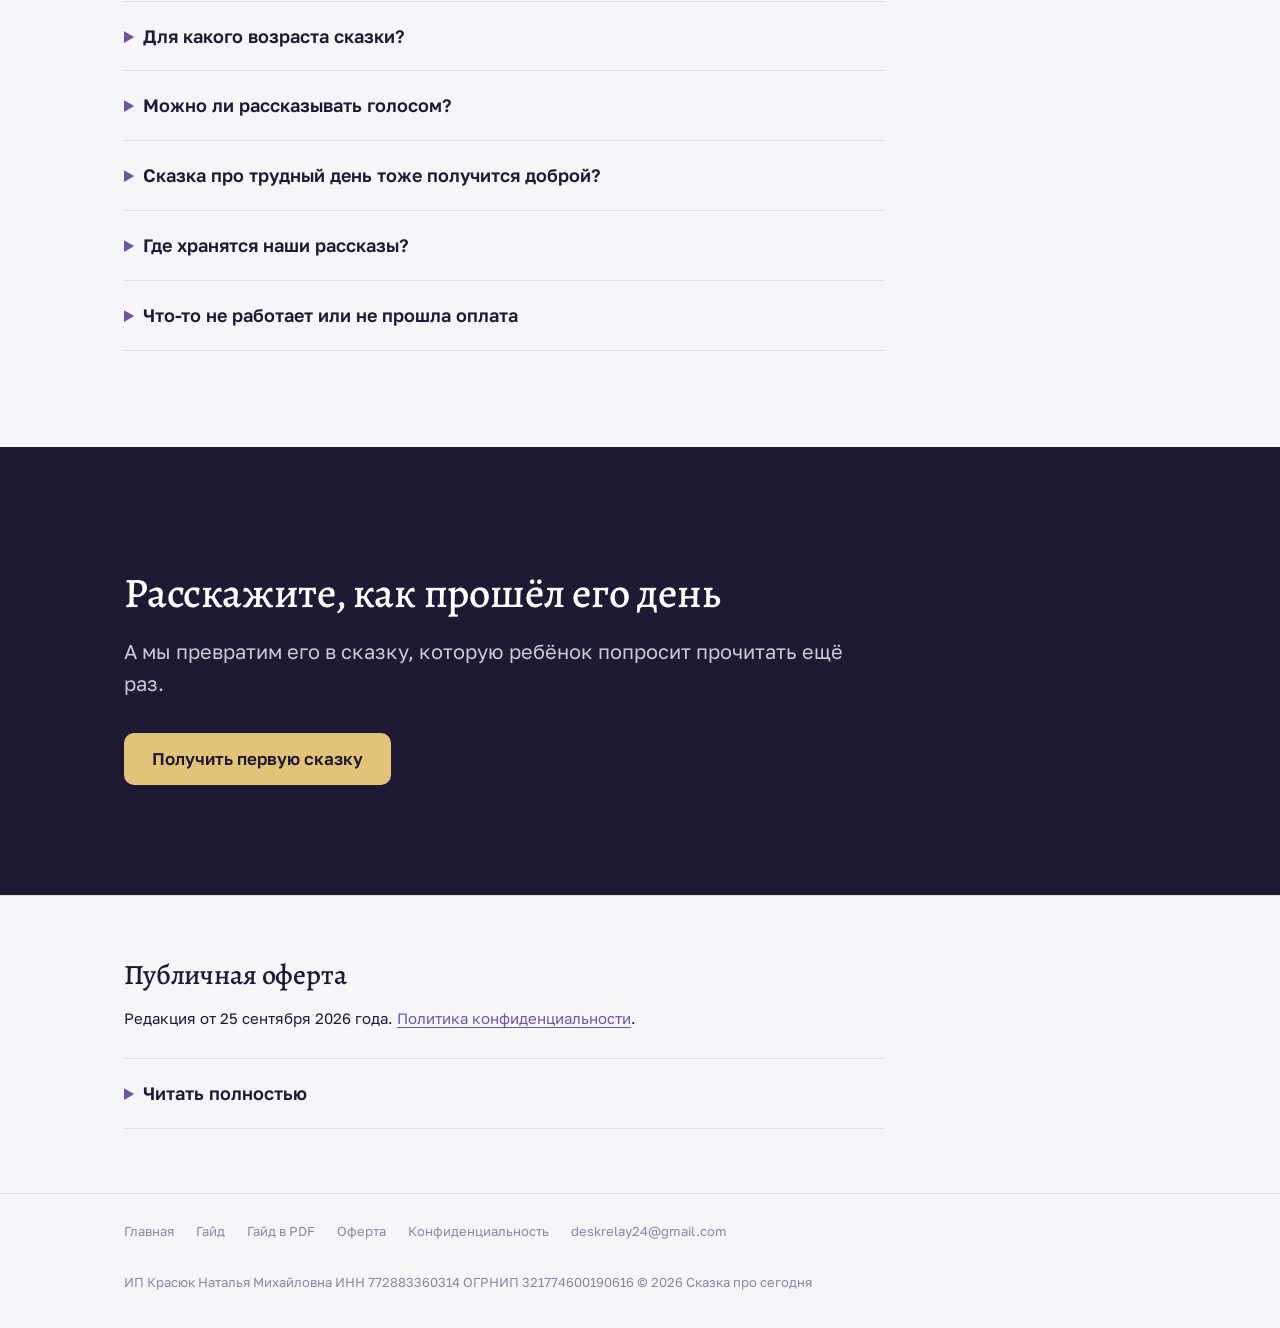
==== commit 87de2dee: "Сайт: обновление 11.10 23:41" ====
--- a/index.html
+++ b/index.html
@@ -5,117 +5,38 @@
 <meta name="viewport" content="width=device-width, initial-scale=1">
 <title>Сказка про сегодня: вечерняя сказка, где главный герой ваш ребёнок</title>
 <meta name="description" content="Расскажите, как прошёл день ребёнка, и получите тёплую вечернюю сказку, где он главный герой. Озвучка, чтение голосом близких и книга месяца. Три первые сказки бесплатно.">
-<link rel="canonical" href="http://skazkasegodnya.ru/">
+<link rel="canonical" href="https://skazkasegodnya.ru/">
 <meta name="yandex-verification" content="4b8cb6a551af4bae">
-<meta property="og:type" content="website"><meta property="og:locale" content="ru_RU"><meta property="og:url" content="http://skazkasegodnya.ru/">
+<meta property="og:type" content="website"><meta property="og:locale" content="ru_RU"><meta property="og:url" content="https://skazkasegodnya.ru/">
 <meta name="keywords" content="именная сказка, персональная сказка для ребенка, сказка с именем ребенка, сказка где главный герой ребенок, сказка в подарок ребенку, необычный подарок ребенку, сказки на ночь про ребенка, сказка нейросеть">
-<link rel="icon" type="image/png" sizes="32x32" href="favicon-32.png"><link rel="apple-touch-icon" href="apple-touch-icon.png"><meta property="og:title" content="Сказка про сегодня"><meta property="og:description" content="Вечерняя сказка, где главный герой ваш ребёнок. Три первые бесплатно."><meta property="og:image" content="http://skazkasegodnya.ru/og.png">
-<style>
-:root{--ink:#342c28;--muted:#6d625b;--line:#e8e1d9;--paper:#fffdf9;--night:#2f2940;--night2:#463c63;--purple:#75608e;--gold:#c9a86a;--cream:#f6f0e6;--lilac:#efe9f6;--mint:#e8f1e2}
-*{box-sizing:border-box}
-html{scroll-behavior:smooth}
-body{margin:0;background:var(--paper);color:var(--ink);font:17px/1.65 -apple-system,BlinkMacSystemFont,'Segoe UI',sans-serif}
-h1,h2,h3,.serif{font-family:Georgia,'Times New Roman',serif;font-weight:normal;line-height:1.2;margin:0 0 .5em}
-a{color:var(--purple)}
-.wrap{max-width:920px;margin:0 auto;padding:0 20px}
-header{background:radial-gradient(ellipse at 50% 0%,var(--night2) 0%,var(--night) 70%);color:var(--cream);padding:64px 0 72px;text-align:center;position:relative;overflow:hidden}
-header .star{position:absolute;color:var(--gold);opacity:.8}
-.kicker{font-family:Georgia,serif;font-style:italic;letter-spacing:.12em;text-transform:uppercase;color:var(--gold);font-size:15px}
-header h1{font-size:46px;margin:18px auto 18px;max-width:700px}
-header h1 i{color:var(--gold)}
-header p{max-width:600px;margin:0 auto 30px;color:#d9d0e4;font-size:19px}
-.btn{display:inline-block;background:var(--gold);color:var(--night);text-decoration:none;padding:14px 28px;border-radius:40px;font-weight:600}
-.btn.ghost{background:transparent;color:var(--cream);border:1px solid rgba(246,240,230,.4);margin-left:8px}
-nav.toc{background:white;border-bottom:1px solid var(--line);position:sticky;top:0;z-index:5}
-nav.toc .wrap{display:flex;gap:18px;overflow-x:auto;padding-top:12px;padding-bottom:12px;font-size:15px;white-space:nowrap}
-nav.toc a{text-decoration:none;color:var(--muted)}
-nav.toc a:hover{color:var(--purple)}
-section{padding:60px 0;border-bottom:1px solid var(--line)}
-h2{font-size:34px}
-h2 .n{color:var(--gold);font-style:italic;margin-right:10px}
-.lead{font-size:19px;color:var(--muted);max-width:680px}
-.quote{font-family:Georgia,serif;font-style:italic;font-size:22px;line-height:1.5;color:var(--night);border-left:3px solid var(--gold);padding:4px 0 4px 22px;margin:28px 0}
-.grid{display:grid;grid-template-columns:1fr 1fr;gap:36px;align-items:start;margin-top:26px}
-.grid3{display:grid;grid-template-columns:repeat(3,1fr);gap:18px;margin-top:26px}
-.card{background:white;border:1px solid var(--line);border-radius:18px;padding:22px}
-.card h3{font-size:20px}
-.card p{margin:0;color:var(--muted)}
-.icon{font-size:26px;display:block;margin-bottom:8px}
-.tip{background:var(--lilac);border-radius:16px;padding:18px 20px;margin-top:18px;font-size:16px}
-.tip b{color:var(--night)}
-ol.steps{padding-left:22px;margin:10px 0 0}
-ol.steps li{margin-bottom:10px}
-/* телефон */
-.phone{background:var(--cream);border-radius:34px;padding:16px;border:8px solid var(--night);box-shadow:0 18px 50px rgba(47,41,64,.18);max-width:360px;margin:0 auto}
-.ph-head{display:flex;align-items:center;gap:10px;padding:2px 4px 12px;border-bottom:1px solid var(--line)}
-.ph-head img{width:38px;height:38px;border-radius:50%}
-.ph-head b{font-family:Georgia,serif;font-weight:normal;font-size:16px;display:block;line-height:1.2}
-.ph-head span{font-size:12px;color:var(--muted)}
-.msg{margin-top:12px;padding:11px 14px;border-radius:16px;font-size:14.5px;line-height:1.45}
-.bot{background:white;margin-right:28px;border-top-left-radius:6px}
-.me{background:var(--mint);margin-left:40px;border-top-right-radius:6px}
-.bot b{font-family:Georgia,serif;font-weight:normal;font-size:16px;color:var(--night);display:block;margin-bottom:4px}
-.bot i{color:var(--muted)}
-.btns{display:grid;gap:6px;margin-top:8px}
-.btns span{background:rgba(117,96,142,.12);color:var(--night);border-radius:10px;padding:8px 10px;font-size:13.5px;text-align:center}
-.btns.two{grid-template-columns:1fr 1fr}
-.voice{display:flex;align-items:center;gap:8px;font-size:12px;color:var(--muted)}
-.voice i{width:28px;height:28px;border-radius:50%;background:var(--purple);flex:none;position:relative}
-.voice i:after{content:"";position:absolute;left:11px;top:8px;border-left:9px solid #fff;border-top:6px solid transparent;border-bottom:6px solid transparent}
-.voice em{flex:1;height:14px;background:repeating-linear-gradient(90deg,#c9bedc 0 2px,transparent 2px 5px)}
-.cover{height:120px;border-radius:12px;background:radial-gradient(circle at 75% 30%,#f6e3b0 0 14px,transparent 15px),linear-gradient(160deg,#5b4a9e,#2f2940);margin-bottom:8px;position:relative}
-.cover:after{content:"✦  ✦     ✦";position:absolute;left:16px;top:18px;color:var(--gold);font-size:12px;letter-spacing:4px}
-/* пример сказки */
-.story{background:white;border:1px solid var(--line);border-radius:22px;padding:32px 36px;margin-top:22px}
-.story h3{font-size:26px;color:var(--night)}
-.story p{font-family:Georgia,serif;font-size:18px;line-height:1.75;margin:0 0 14px}
-.story .ask{font-style:italic;color:var(--purple)}
-.from{font-size:15px;color:var(--muted);background:var(--mint);border-radius:14px;padding:14px 18px;margin-top:22px}
-/* ритуал */
-.night{background:var(--night);color:var(--cream)}
-.night h2,.night h3{color:var(--cream)}
-.night .lead{color:#d9d0e4}
-.night .card{background:rgba(255,255,255,.06);border-color:rgba(255,255,255,.12)}
-.night .card p{color:#d9d0e4}
-.time{font-family:Georgia,serif;color:var(--gold);font-size:22px}
-.plans{display:grid;grid-template-columns:repeat(3,1fr);gap:18px;margin-top:22px}
-.price{font-family:Georgia,serif;font-size:32px;margin:4px 0 10px}
-.plans .main{border:2px solid var(--purple)}
-ul{padding-left:20px;margin:0;color:var(--muted)}
-details{border:1px solid var(--line);border-radius:14px;background:white;padding:14px 20px;margin-top:12px}
-summary{cursor:pointer;font-weight:600}
-details p{margin:10px 0 0;color:var(--muted)}
-.final{text-align:center;padding:70px 0}
-footer{padding:36px 0 56px;color:var(--muted);font-size:15px;text-align:center}
-.listen{display:flex;align-items:center;gap:18px;flex-wrap:wrap;background:var(--night);color:var(--cream);border-radius:18px;padding:18px 22px;margin-top:22px}
-.listen b{font-family:Georgia,serif;font-weight:normal;font-size:19px;display:block}
-.listen span{font-size:14px;color:#d9d0e4}
-.listen audio{flex:1;min-width:240px}
-.ideas{columns:2;column-gap:28px;margin-top:16px;padding-left:20px;color:var(--muted)}
-.ideas li{margin-bottom:8px;break-inside:avoid}
-.offer{font-size:15px;color:var(--ink)}
-.req td{padding:4px 16px 4px 0;vertical-align:top}
-.trust{display:flex;gap:26px;justify-content:center;flex-wrap:wrap;margin-top:26px;color:#d9d0e4;font-size:15px}
-@media (max-width:760px){.ideas{columns:1}}
-footer .req{margin:0 auto;text-align:left}footer h3{text-align:center}footer{text-align:center}.listen{margin-top:12px}
-@media (max-width:760px){header h1{font-size:34px}.grid,.grid3,.plans{grid-template-columns:1fr}section{padding:44px 0}h2{font-size:28px}.story{padding:22px}.btn.ghost{margin:10px 0 0}}
-@media print{nav.toc{display:none}section{break-inside:avoid-page}header{padding:40px 0}}
-footer.mini{padding:22px 0 30px;font-size:12px;line-height:1.7;color:#a39a92;text-align:center}footer.mini a{color:#a39a92;text-decoration:none}footer.mini a:hover{text-decoration:underline}
-</style>
-<script type="application/ld+json">{"@context": "https://schema.org", "@type": "Organization", "name": "Сказка про сегодня", "url": "http://skazkasegodnya.ru/", "logo": "http://skazkasegodnya.ru/icon-128.png", "email": "deskrelay24@gmail.com", "sameAs": ["https://t.me/Skazka_segodnya_bot"]}</script><script type="application/ld+json">{"@context": "https://schema.org", "@type": "Product", "name": "Сказка про сегодня: персональная сказка для ребёнка", "description": "Персональная вечерняя сказка, где главный герой ваш ребёнок: с его именем, друзьями и событиями дня. Озвучка и книга месяца.", "brand": {"@type": "Brand", "name": "Сказка про сегодня"}, "image": "http://skazkasegodnya.ru/og.png", "offers": {"@type": "Offer", "price": "690", "priceCurrency": "RUB", "availability": "https://schema.org/InStock", "url": "http://skazkasegodnya.ru/#prices"}}</script><script type="application/ld+json">{"@context": "https://schema.org", "@type": "WebSite", "name": "Сказка про сегодня", "url": "http://skazkasegodnya.ru/"}</script><script type="application/ld+json">{"@context": "https://schema.org", "@type": "FAQPage", "mainEntity": [{"@type": "Question", "name": "Для какого возраста сказки?", "acceptedAnswer": {"@type": "Answer", "text": "Лучше всего для детей от 3 до 9 лет. Язык мягкий и понятный, а сюжет всегда вырастает из настоящего дня ребёнка."}}, {"@type": "Question", "name": "Можно ли рассказывать голосом?", "acceptedAnswer": {"@type": "Answer", "text": "Да, голосовое до двух минут. Бот расшифрует его и покажет текст, чтобы вы могли поправить имя или слово, если он ослышался."}}, {"@type": "Question", "name": "Сказка про трудный день тоже получится доброй?", "acceptedAnswer": {"@type": "Answer", "text": "Да. Обиды и огорчения сказка проживает бережно, без нотаций и наказаний, и всегда заканчивается спокойно."}}, {"@type": "Question", "name": "Где хранятся наши рассказы?", "acceptedAnswer": {"@type": "Answer", "text": "Только в боте, они нужны, чтобы сочинять сказки и собирать книгу. Команда /forget стирает всё: рассказы, сказки и записи голоса."}}, {"@type": "Question", "name": "Что-то не работает или не прошла оплата", "acceptedAnswer": {"@type": "Answer", "text": "В боте есть кнопка «Написать нам», мы ответим прямо в чате. Или на почту deskrelay24@gmail.com."}}]}</script>
+<link rel="icon" type="image/png" sizes="32x32" href="favicon-32.png"><link rel="apple-touch-icon" href="apple-touch-icon.png"><meta property="og:title" content="Сказка про сегодня"><meta property="og:description" content="Вечерняя сказка, где главный герой ваш ребёнок. Три первые бесплатно."><meta property="og:image" content="https://skazkasegodnya.ru/og.png">
+<link rel="preconnect" href="https://fonts.googleapis.com"><link rel="preconnect" href="https://fonts.gstatic.com" crossorigin><link href="https://fonts.googleapis.com/css2?family=Alegreya:wght@400;500;700&family=Golos+Text:wght@400;500;600&display=swap" rel="stylesheet"><link rel="stylesheet" href="style.css?v=3">
+<script type="application/ld+json">{"@context": "https://schema.org", "@type": "Organization", "name": "Сказка про сегодня", "url": "https://skazkasegodnya.ru/", "logo": "https://skazkasegodnya.ru/icon-128.png", "email": "deskrelay24@gmail.com", "sameAs": ["https://t.me/Skazka_segodnya_bot"]}</script><script type="application/ld+json">{"@context": "https://schema.org", "@type": "Product", "name": "Сказка про сегодня: персональная сказка для ребёнка", "description": "Персональная вечерняя сказка, где главный герой ваш ребёнок: с его именем, друзьями и событиями дня. Озвучка и книга месяца.", "brand": {"@type": "Brand", "name": "Сказка про сегодня"}, "image": "https://skazkasegodnya.ru/og.png", "offers": {"@type": "Offer", "price": "690", "priceCurrency": "RUB", "availability": "https://schema.org/InStock", "url": "https://skazkasegodnya.ru/#prices"}}</script><script type="application/ld+json">{"@context": "https://schema.org", "@type": "WebSite", "name": "Сказка про сегодня", "url": "https://skazkasegodnya.ru/"}</script><script type="application/ld+json">{"@context": "https://schema.org", "@type": "FAQPage", "mainEntity": [{"@type": "Question", "name": "Для какого возраста сказки?", "acceptedAnswer": {"@type": "Answer", "text": "Лучше всего для детей от 3 до 9 лет. Язык мягкий и понятный, а сюжет всегда вырастает из настоящего дня ребёнка."}}, {"@type": "Question", "name": "Можно ли рассказывать голосом?", "acceptedAnswer": {"@type": "Answer", "text": "Да, голосовое до двух минут. Бот расшифрует его и покажет текст, чтобы вы могли поправить имя или слово, если он ослышался."}}, {"@type": "Question", "name": "Сказка про трудный день тоже получится доброй?", "acceptedAnswer": {"@type": "Answer", "text": "Да. Обиды и огорчения сказка проживает бережно, без нотаций и наказаний, и всегда заканчивается спокойно."}}, {"@type": "Question", "name": "Где хранятся наши рассказы?", "acceptedAnswer": {"@type": "Answer", "text": "Только в боте, они нужны, чтобы сочинять сказки и собирать книгу. Команда /forget стирает всё: рассказы, сказки и записи голоса."}}, {"@type": "Question", "name": "Что-то не работает или не прошла оплата", "acceptedAnswer": {"@type": "Answer", "text": "В боте есть кнопка «Написать нам», мы ответим прямо в чате. Или на почту deskrelay24@gmail.com."}}]}</script>
+<!-- Top.Mail.Ru counter (VK Реклама, пиксель 3801021) -->
+<script type="text/javascript">
+var _tmr = window._tmr || (window._tmr = []);
+_tmr.push({id: "3801021", type: "pageView", start: (new Date()).getTime()});
+(function (d, w, id) {
+if (d.getElementById(id)) return;
+var ts = d.createElement("script"); ts.type = "text/javascript"; ts.async = true; ts.id = id;
+ts.src = "https://top-fwz1.mail.ru/js/code.js";
+var f = function () {var s = d.getElementsByTagName("script")[0]; s.parentNode.insertBefore(ts, s);};
+if (w.opera == "[object Opera]") { d.addEventListener("DOMContentLoaded", f, false); } else { f(); }
+})(document, window, "tmr-code");
+document.addEventListener("click", function (e) {
+var a = e.target.closest && e.target.closest("a[href*='t.me/']");
+if (a) { _tmr.push({type: "reachGoal", id: 3801021, goal: "bot_click"}); }
+}, true);
+</script>
+<!-- /Top.Mail.Ru counter -->
 </head>
 <body>
-<header>
-  <span class="star" style="left:8%;top:18%">✦</span><span class="star" style="right:12%;top:30%;font-size:22px">✦</span><span class="star" style="left:18%;bottom:14%;font-size:12px">✦</span>
-  <div class="wrap">
-    <img src="icon-128.png" alt="Сказка про сегодня, логотип" width="80" height="80">
-    <div class="kicker" style="margin-top:14px">Сказка про сегодня</div>
-    <h1>День малыша <i>становится сказкой</i></h1>
+<noscript><div><img src="https://top-fwz1.mail.ru/counter?id=3801021;js=na" style="position:absolute;left:-9999px;" alt="Top.Mail.Ru" /></div></noscript>
+
+<header><div class="wrap"><a class="brand" href="index.html"><img src="icon-128.png" alt="" width="38" height="38">Сказка про сегодня</a><div class="hero"><div class="hero-text"><h1>День малыша становится сказкой</h1>
     <p>Вечером вы рассказываете, как прошёл день, голосом или парой фраз. Через минуту приходит тёплая сказка, где главный герой ваш ребёнок: с именем, друзьями и настоящими событиями дня, только чуточку волшебными.</p>
     <a class="btn" href="https://t.me/Skazka_segodnya_bot?start=p_site">Получить первую сказку</a><a class="btn ghost" href="#example">Прочитать пример</a>
-    <div class="trust"><span>🌙 Три первые сказки бесплатно</span><span>🎧 С озвучкой</span><span>📖 Книга месяца</span></div>
-  </div>
-</header>
+    <div class="trust"><span>Три первые сказки бесплатно</span><span>С озвучкой</span><span>Книга месяца</span></div></div><img class="moon" src="logo.svg" width="360" height="360" alt="Пантера спит на полумесяце, знак «Сказки про сегодня»"></div></div></header>
 <nav class="toc"><div class="wrap">
   <a href="#why">Зачем это</a><a href="#example">Пример</a><a href="#how">Как это работает</a><a href="#voice">Голос близкого</a><a href="#book">Книга</a><a href="#ritual">Ритуал</a><a href="#gift">Подарок</a><a href="#prices">Тарифы</a><a href="#faq">Вопросы</a><a href="guide.html">Гайд</a><a href="imennaya-kniga.html">Именная книга</a><a href="podarok-rebenku-na-novyj-god.html">На Новый год</a><a href="podarok-rebenku-na-den-rozhdeniya.html">На день рождения</a><a href="chto-podarit-rebenku.html">Что подарить</a><a href="imennaya-skazka.html">Именная сказка</a><a href="skazka-v-podarok.html">Сказка в подарок</a><a href="skazki-na-noch-pro-rebenka.html">Сказки на ночь</a><a href="skazka-neiroset.html">Сказка нейросетью</a>
 </div></nav>
@@ -126,9 +47,9 @@
     <p class="lead">Дети засыпают спокойнее, когда день прожит и сложен в историю. «Сказка про сегодня» делает это бережно: вы рассказываете, как прошёл день, а вечером читаете сказку, где главный герой ваш ребёнок, с его именем, его друзьями и его настоящими событиями.</p>
     <div class="quote">«Мама, а сегодня опять про меня?» Ради этого вопроса всё и задумано.</div>
     <div class="grid3">
-      <div class="card"><span class="icon">🌙</span><h3>Его настоящий день</h3><p>Сказка держится того, что случилось на самом деле: садик, прогулка, первая победа, маленькая обида. Чудо вырастает из жизни, а не заменяет её.</p></div>
-      <div class="card"><span class="icon">🤍</span><h3>Тёплый вечерний язык</h3><p>Литературно, мягко, без поучений. Финал всегда сонный и спокойный, а в конце вопрос, чтобы поговорить перед сном.</p></div>
-      <div class="card"><span class="icon">📖</span><h3>Книга детства</h3><p>Сказки складываются в главы, а главы в книгу месяца. Через год у вас будет целая летопись его детства.</p></div>
+      <div class="card"><h3>Его настоящий день</h3><p>Сказка держится того, что случилось на самом деле: садик, прогулка, первая победа, маленькая обида. Чудо вырастает из жизни, а не заменяет её.</p></div>
+      <div class="card"><h3>Тёплый вечерний язык</h3><p>Литературно, мягко, без поучений. Финал всегда сонный и спокойный, а в конце вопрос, чтобы поговорить перед сном.</p></div>
+      <div class="card"><h3>Книга детства</h3><p>Сказки складываются в главы, а главы в книгу месяца. Через год у вас будет целая летопись его детства.</p></div>
     </div>
   </div>
 </section>
@@ -159,7 +80,7 @@
       <div class="card"><div class="time">2</div><h3>Сказка сочиняется</h3><p>Через минуту приходит история с обложкой под настроение дня и вопросом для разговора перед сном.</p></div>
       <div class="card"><div class="time">3</div><h3>Вы читаете вместе</h3><p>Сами, голосом бота или голосом бабушки. А сказки складываются в главы и книгу месяца.</p></div>
     </div>
-    <p style="margin-top:26px"><a href="guide.html">Подробный гайд: как рассказывать, что умеет бот и как сделать сказку вечерним ритуалом →</a></p>
+    <p style="margin-top:26px"><a href="guide.html">Подробный гайд: как рассказывать, что умеет бот и как сделать сказку вечерним ритуалом</a></p>
   </div>
 </section>
 <section id="voice">
@@ -167,8 +88,8 @@
     <h2>Голос, который ребёнок ждёт больше всего</h2>
     <p class="lead">Никакой голос не заменит мамин, папин или бабушкин. Поэтому читать сказку самим можно всегда и бесплатно.</p>
     <div class="grid">
-      <div class="card"><span class="icon">🎙</span><h3>Прочитать своим голосом</h3><p>Нажмите кнопку под сказкой и запишите голосовое прямо в чат. Можно запнуться и засмеяться: ребёнку важен ваш голос, а не дикция. Запись появится под сказкой кнопкой «💛 Читает мама».</p></div>
-      <div class="card"><span class="icon">👵</span><h3>Позвать близкого прочитать</h3><p>Бабушка в другом городе, папа в командировке? Отправьте им ссылку. У них откроется эта сказка и кнопка записи, а их голос придёт к вам. Ребёнок засыпает под родной голос, даже когда родной человек далеко.</p></div>
+      <div class="card"><h3>Прочитать своим голосом</h3><p>Нажмите кнопку под сказкой и запишите голосовое прямо в чат. Можно запнуться и засмеяться: ребёнку важен ваш голос, а не дикция. Запись появится под сказкой кнопкой «💛 Читает мама».</p></div>
+      <div class="card"><h3>Позвать близкого прочитать</h3><p>Бабушка в другом городе, папа в командировке? Отправьте им ссылку. У них откроется эта сказка и кнопка записи, а их голос придёт к вам. Ребёнок засыпает под родной голос, даже когда родной человек далеко.</p></div>
     </div>
     <div class="quote">Через годы эти записи станут самым дорогим, что осталось от детских вечеров.</div>
   </div>
@@ -186,7 +107,7 @@
         </ul>
         <div class="tip"><b>Идея:</b> распечатайте книги за год и подарите ребёнку на день рождения. Это его детство, рассказанное как сказка.</div>
       </div>
-      <div><img src="kniga-maket.webp" width="1600" height="900" loading="lazy" decoding="async" alt="Именная книга сказок про ребёнка: обложка «Книга Сони» с пантерой на полумесяце и разворот главы «Рыжая осень»" style="width:100%;height:auto;border-radius:18px;box-shadow:0 18px 50px rgba(47,41,64,.15)"><p style="text-align:center;margin-top:10px"><a href="imennaya-kniga.html">Как выглядит именная книга →</a></p></div>
+      <div><img src="kniga-maket.webp" width="1600" height="900" loading="lazy" decoding="async" alt="Именная книга сказок про ребёнка: обложка «Книга Сони» с пантерой на полумесяце и разворот главы «Рыжая осень»" style="width:100%;height:auto;border-radius:18px;box-shadow:0 18px 50px rgba(47,41,64,.15)"><p style="text-align:center;margin-top:10px"><a href="imennaya-kniga.html">Как выглядит именная книга</a></p></div>
     </div>
   </div>
 </section>
@@ -205,8 +126,8 @@
   <div class="wrap">
     <h2>Необычный подарок ребёнку</h2>
     <div class="grid">
-      <div class="card"><span class="icon">💝</span><h3>Подарить месяц сказок</h3><p>Кнопка «💝 Подарить месяц сказок» в меню или команда /gift. После оплаты придёт ссылка-подарок: её получатель активирует месяц сказок для своей семьи. Подарок для крестницы, племянника, подруги в декрете.</p></div>
-      <div class="card"><span class="icon">🎁</span><h3>Пригласить друга</h3><p>Отправьте приглашение. Когда друг получит свою первую сказку, одна сказка в подарок придёт ему и одна вам.</p></div>
+      <div class="card"><h3>Подарить месяц сказок</h3><p>Кнопка «💝 Подарить месяц сказок» в меню или команда /gift. После оплаты придёт ссылка-подарок: её получатель активирует месяц сказок для своей семьи. Подарок для крестницы, племянника, подруги в декрете.</p></div>
+      <div class="card"><h3>Пригласить друга</h3><p>Отправьте приглашение. Когда друг получит свою первую сказку, одна сказка в подарок придёт ему и одна вам.</p></div>
     </div>
   </div>
 </section>
@@ -236,7 +157,6 @@
 </section>
 <section class="final">
   <div class="wrap">
-    <div class="kicker">Сегодня вечером</div>
     <h2 style="margin-top:12px">Расскажите, как прошёл его день</h2>
     <p class="lead" style="margin:0 auto 26px">А мы превратим его в сказку, которую ребёнок попросит прочитать ещё раз.</p>
     <a class="btn" href="https://t.me/Skazka_segodnya_bot?start=p_site">Получить первую сказку</a>
@@ -275,7 +195,8 @@
   </div>
 </section>
 
-<footer class="mini"><div class="wrap"><a href="index.html">Главная</a> · <a href="guide.html">Гайд</a> · <a href="guide.pdf">Гайд в PDF</a> · <a href="index.html#offer">Оферта</a> · <a href="privacy.html">Конфиденциальность</a> · <a href="mailto:deskrelay24@gmail.com">deskrelay24@gmail.com</a><br>ИП Красюк Наталья Михайловна · ИНН 772883360314 · ОГРНИП 321774600190616 · © 2026 Сказка про сегодня</div></footer>
+<footer class="mini"><div class="wrap"><a href="index.html">Главная</a> <a href="guide.html">Гайд</a> <a href="guide.pdf">Гайд в PDF</a> <a href="index.html#offer">Оферта</a> <a href="privacy.html">Конфиденциальность</a> <a href="mailto:deskrelay24@gmail.com">deskrelay24@gmail.com</a><br>ИП Красюк Наталья Михайловна ИНН 772883360314 ОГРНИП 321774600190616 © 2026 Сказка про сегодня</div></footer>
+<script>(function(){var q=new URLSearchParams(location.search);if(!/yandex|direct/i.test(q.get("utm_source")||""))return;document.querySelectorAll('a[href*="t.me/Skazka_segodnya_bot?start=p_"]').forEach(function(a){a.href=a.href.replace(/start=p_(seo_)?/,"start=p_yd_")})})();</script>
 </body>
 </html>
 
--- a/style.css
+++ b/style.css
@@ -0,0 +1,161 @@
+/* Сказка про сегодня: общий стиль сайта. Один акцент: луна с пантерой в шапке. */
+:root{
+  --night:#1E1A33;--dusk:#2E2850;--paper:#F6F5F9;--ink:#1E1A33;--muted:#5F5975;
+  --line:#E2DFEA;--purple:#6B58A0;--gold:#E3C27A;--cream:#F6F5F9;--lilac:#ECE9F4;--mint:#EEF2EC;
+  --moonlit:#CFC9E0;
+  --serif:'Alegreya',Georgia,serif;--sans:'Golos Text',-apple-system,'Segoe UI',sans-serif;
+}
+*{box-sizing:border-box}
+html{scroll-behavior:smooth;-webkit-text-size-adjust:100%}
+body{margin:0;background:var(--paper);color:var(--ink);font:18px/1.6 var(--sans)}
+h1,h2,.serif{font-family:var(--serif);font-weight:500;line-height:1.12;margin:0 0 .45em;letter-spacing:-.005em}
+h3{font-family:var(--sans);font-weight:600;font-size:19px;line-height:1.35;margin:0 0 .4em}
+i,em{font-style:normal}
+a{color:var(--purple);text-underline-offset:3px;text-decoration-thickness:1px}
+a:focus-visible,.btn:focus-visible,summary:focus-visible{outline:2px solid var(--gold);outline-offset:3px;border-radius:4px}
+.wrap{max-width:1080px;margin:0 auto;padding:0 24px}
+.icon,.star,h2 .n{display:none}
+
+/* шапка */
+header{background:var(--night);color:var(--cream);padding:26px 0 96px;position:relative;overflow:hidden;
+  background-image:radial-gradient(circle at 80% 52%,rgba(227,194,122,.13),transparent 30%),
+  radial-gradient(1.5px 1.5px at 12% 22%,rgba(255,255,255,.55),transparent),
+  radial-gradient(1px 1px at 34% 78%,rgba(255,255,255,.4),transparent),
+  radial-gradient(1.5px 1.5px at 58% 16%,rgba(255,255,255,.5),transparent),
+  radial-gradient(1px 1px at 91% 84%,rgba(255,255,255,.4),transparent),
+  radial-gradient(1px 1px at 70% 90%,rgba(255,255,255,.35),transparent)}
+.brand{display:inline-flex;align-items:center;gap:12px;color:var(--cream);text-decoration:none;font-family:var(--serif);font-size:21px}
+.brand img{width:38px;height:38px;border-radius:50%}
+.hero{display:grid;grid-template-columns:minmax(0,1fr) 360px;gap:56px;align-items:center;margin-top:72px}
+header h1{font-size:62px;color:#fff;max-width:11.5em;margin:0 0 24px}
+header p{font-size:20px;color:var(--moonlit);max-width:32em;margin:0 0 36px}
+.moon{width:100%;height:auto;border-radius:50%;box-shadow:0 0 0 10px rgba(227,194,122,.08),0 40px 80px -20px rgba(0,0,0,.55)}
+.kicker{font:500 15px/1.4 var(--sans);color:var(--gold);letter-spacing:0;text-transform:none;font-style:normal}
+.btn{display:inline-block;background:var(--purple);color:#fff;text-decoration:none;padding:16px 28px;border-radius:10px;font:600 17px/1.2 var(--sans);transition:background .2s}
+.btn:hover{background:#5A4890}
+header .btn,.final .btn{background:var(--gold);color:var(--night)}
+header .btn:hover,.final .btn:hover{background:#EED196}
+.btn.ghost{background:none;color:var(--cream);padding:16px 6px;margin-left:18px;text-decoration:underline;text-underline-offset:5px;text-decoration-color:rgba(246,245,249,.4)}
+.btn.ghost:hover{background:none;text-decoration-color:var(--gold)}
+.trust{display:flex;flex-wrap:wrap;gap:8px 28px;margin-top:34px;color:var(--moonlit);font-size:15px}
+
+/* навигация */
+nav.toc{background:#fff;border-bottom:1px solid var(--line);position:sticky;top:0;z-index:5}
+nav.toc .wrap{display:flex;gap:26px;overflow-x:auto;padding-top:14px;padding-bottom:14px;font-size:15px;white-space:nowrap;scrollbar-width:none}
+nav.toc a{text-decoration:none;color:var(--muted)}
+nav.toc a:hover{color:var(--ink)}
+
+/* разделы */
+section{padding:96px 0}
+section+section{border-top:1px solid var(--line)}
+.night+section,section+.night,.final{border-top:0}
+h2{font-size:42px;max-width:17em}
+.lead{font-size:20px;color:var(--muted);max-width:36em;margin:0 0 18px}
+.quote{font-family:var(--serif);font-size:30px;line-height:1.35;color:var(--dusk);max-width:22em;margin:56px 0 8px}
+.grid{display:grid;grid-template-columns:1fr 1fr;gap:56px;align-items:start;margin-top:40px}
+.grid3{display:grid;grid-template-columns:repeat(3,1fr);gap:40px;margin-top:44px}
+.card{background:none;border:0;border-top:1px solid var(--line);border-radius:0;padding:22px 0 0}
+.card p{margin:0;color:var(--muted);font-size:17px}
+.time{font-family:var(--serif);font-size:46px;line-height:1;color:var(--purple);margin-bottom:14px}
+.tip{background:var(--lilac);border-radius:8px;padding:20px 24px;margin-top:24px;font-size:17px}
+.tip b{color:var(--ink)}
+ul{padding-left:20px;margin:0;color:var(--muted)}
+ol.steps{padding-left:22px;margin:10px 0 0}
+ol.steps li{margin-bottom:10px}
+section img{border-radius:6px}
+
+/* пример: рассказ мамы и страница сказки */
+.from{max-width:720px;border-left:2px solid var(--purple);padding:2px 0 2px 22px;margin:36px 0 0;color:var(--muted);font-size:17px;background:none;border-radius:0}
+.from b{color:var(--ink);font-weight:600}
+.story{background:#fff;max-width:720px;margin-top:32px;padding:60px 68px;border-radius:4px;border:0;
+  box-shadow:0 1px 2px rgba(30,26,51,.06),0 30px 60px -30px rgba(30,26,51,.25)}
+.story h3{font-family:var(--serif);font-weight:500;font-size:34px;line-height:1.15;color:var(--ink);margin-bottom:26px}
+.story p{font-family:var(--serif);font-size:21px;line-height:1.7;margin:0 0 16px}
+.story h3+p::first-letter{float:left;font-size:4.1em;line-height:.82;padding:8px 12px 0 0;color:var(--purple)}
+.story .ask{color:var(--purple);margin-top:26px}
+.listen-list{max-width:720px}
+.listen-list h3{font-family:var(--serif);font-weight:500;font-size:28px}
+.listen{display:flex;align-items:center;gap:20px;flex-wrap:wrap;background:#fff;border:1px solid var(--line);border-radius:8px;padding:16px 20px;margin-top:12px;color:var(--ink)}
+.listen b{font-family:var(--serif);font-weight:500;font-size:21px;display:block;line-height:1.2}
+.listen span{font-size:14px;color:var(--muted)}
+.listen audio{flex:1;min-width:240px}
+
+/* ночные разделы */
+.night,.final{background:var(--night);color:var(--cream)}
+.night h2,.night h3,.final h2{color:#fff}
+.night .lead,.final .lead{color:var(--moonlit)}
+.night .card{border-top-color:rgba(255,255,255,.16)}
+.night .card p{color:var(--moonlit)}
+.night .time{color:var(--gold)}
+.final{padding:110px 0}
+.final .kicker{display:none}
+.final .lead{margin:0 0 34px!important}
+
+/* тарифы */
+.plans{display:grid;grid-template-columns:repeat(3,1fr);margin-top:44px;border:1px solid var(--line);border-radius:8px;overflow:hidden;background:#fff}
+.plans .card{border:0;padding:30px 30px 34px}
+.plans .card+.card{border-left:1px solid var(--line)}
+.plans .main{background:var(--night);color:var(--cream);border:0}
+.plans .main h3{color:#fff}
+.plans .main ul,.plans .main .price span{color:var(--moonlit)!important}
+.price{font-family:var(--serif);font-size:46px;line-height:1.1;margin:6px 0 16px}
+
+/* вопросы */
+details{border:0;border-bottom:1px solid var(--line);border-radius:0;background:none;padding:20px 0;margin:0;max-width:760px}
+details:first-of-type{border-top:1px solid var(--line);margin-top:28px}
+summary{cursor:pointer;font-weight:600;font-size:18px}
+summary::marker{color:var(--purple)}
+details p{margin:12px 0 0;color:var(--muted)}
+
+/* телефон с ботом */
+.phone{background:var(--paper);border-radius:34px;padding:16px;border:8px solid var(--night);box-shadow:0 30px 60px -30px rgba(30,26,51,.35);max-width:360px;margin:0 auto}
+.ph-head{display:flex;align-items:center;gap:10px;padding:2px 4px 12px;border-bottom:1px solid var(--line)}
+.ph-head img{width:38px;height:38px;border-radius:50%}
+.ph-head b{font-family:var(--serif);font-weight:500;font-size:17px;display:block;line-height:1.2}
+.ph-head span{font-size:12px;color:var(--muted)}
+.msg{margin-top:12px;padding:11px 14px;border-radius:16px;font-size:14.5px;line-height:1.45}
+.bot{background:#fff;margin-right:28px;border-top-left-radius:6px}
+.me{background:var(--mint);margin-left:40px;border-top-right-radius:6px}
+.bot b{font-family:var(--serif);font-weight:500;font-size:17px;color:var(--night);display:block;margin-bottom:4px}
+.bot i{color:var(--muted)}
+.btns{display:grid;gap:6px;margin-top:8px}
+.btns span{background:var(--lilac);color:var(--night);border-radius:10px;padding:8px 10px;font-size:13.5px;text-align:center}
+.btns.two{grid-template-columns:1fr 1fr}
+.voice{display:flex;align-items:center;gap:8px;font-size:12px;color:var(--muted)}
+.voice i{width:28px;height:28px;border-radius:50%;background:var(--purple);flex:none;position:relative}
+.voice i:after{content:"";position:absolute;left:11px;top:8px;border-left:9px solid #fff;border-top:6px solid transparent;border-bottom:6px solid transparent}
+.voice em{flex:1;height:14px;background:repeating-linear-gradient(90deg,#c9c2dc 0 2px,transparent 2px 5px)}
+.cover{height:120px;border-radius:6px;background:radial-gradient(circle at 75% 30%,#f2dca4 0 14px,transparent 15px),linear-gradient(160deg,#4a3f86,var(--night));margin-bottom:8px}
+
+/* прочее */
+.ideas{columns:2;column-gap:40px;margin-top:20px;padding-left:20px;color:var(--muted)}
+.ideas li{margin-bottom:10px;break-inside:avoid}
+#offer{padding:64px 0;font-size:15px}
+#offer h2{font-size:28px}
+.offer{font-size:15px;color:var(--ink)}
+.req td{padding:4px 16px 4px 0;vertical-align:top}
+footer{padding:40px 0 56px;color:var(--muted);font-size:15px}
+footer .req{margin:0}
+footer.mini{padding:26px 0 34px;font-size:13px;line-height:1.8;color:#8C86A0;border-top:1px solid var(--line)}
+footer.mini .wrap{display:flex;flex-wrap:wrap;gap:4px 22px}
+footer.mini a{color:#8C86A0;text-decoration:none}
+footer.mini a:hover{color:var(--ink)}
+
+@media (max-width:860px){
+  .hero{grid-template-columns:1fr;gap:28px;margin-top:40px}
+  .moon{width:150px;order:-1}
+  header{padding-bottom:64px}
+  header h1{font-size:40px}
+  header p{font-size:18px}
+  .grid,.grid3,.plans{grid-template-columns:1fr}
+  .plans .card+.card{border-left:0;border-top:1px solid var(--line)}
+  section{padding:64px 0}
+  h2{font-size:32px}
+  .quote{font-size:24px}
+  .story{padding:30px 22px}
+  .story p{font-size:19px}
+  .btn.ghost{margin:6px 0 0;display:block;width:max-content}
+  .ideas{columns:1}
+}
+@media (prefers-reduced-motion:reduce){html{scroll-behavior:auto}.btn{transition:none}}
+@media print{nav.toc{display:none}section{break-inside:avoid-page}header{padding:40px 0}}
